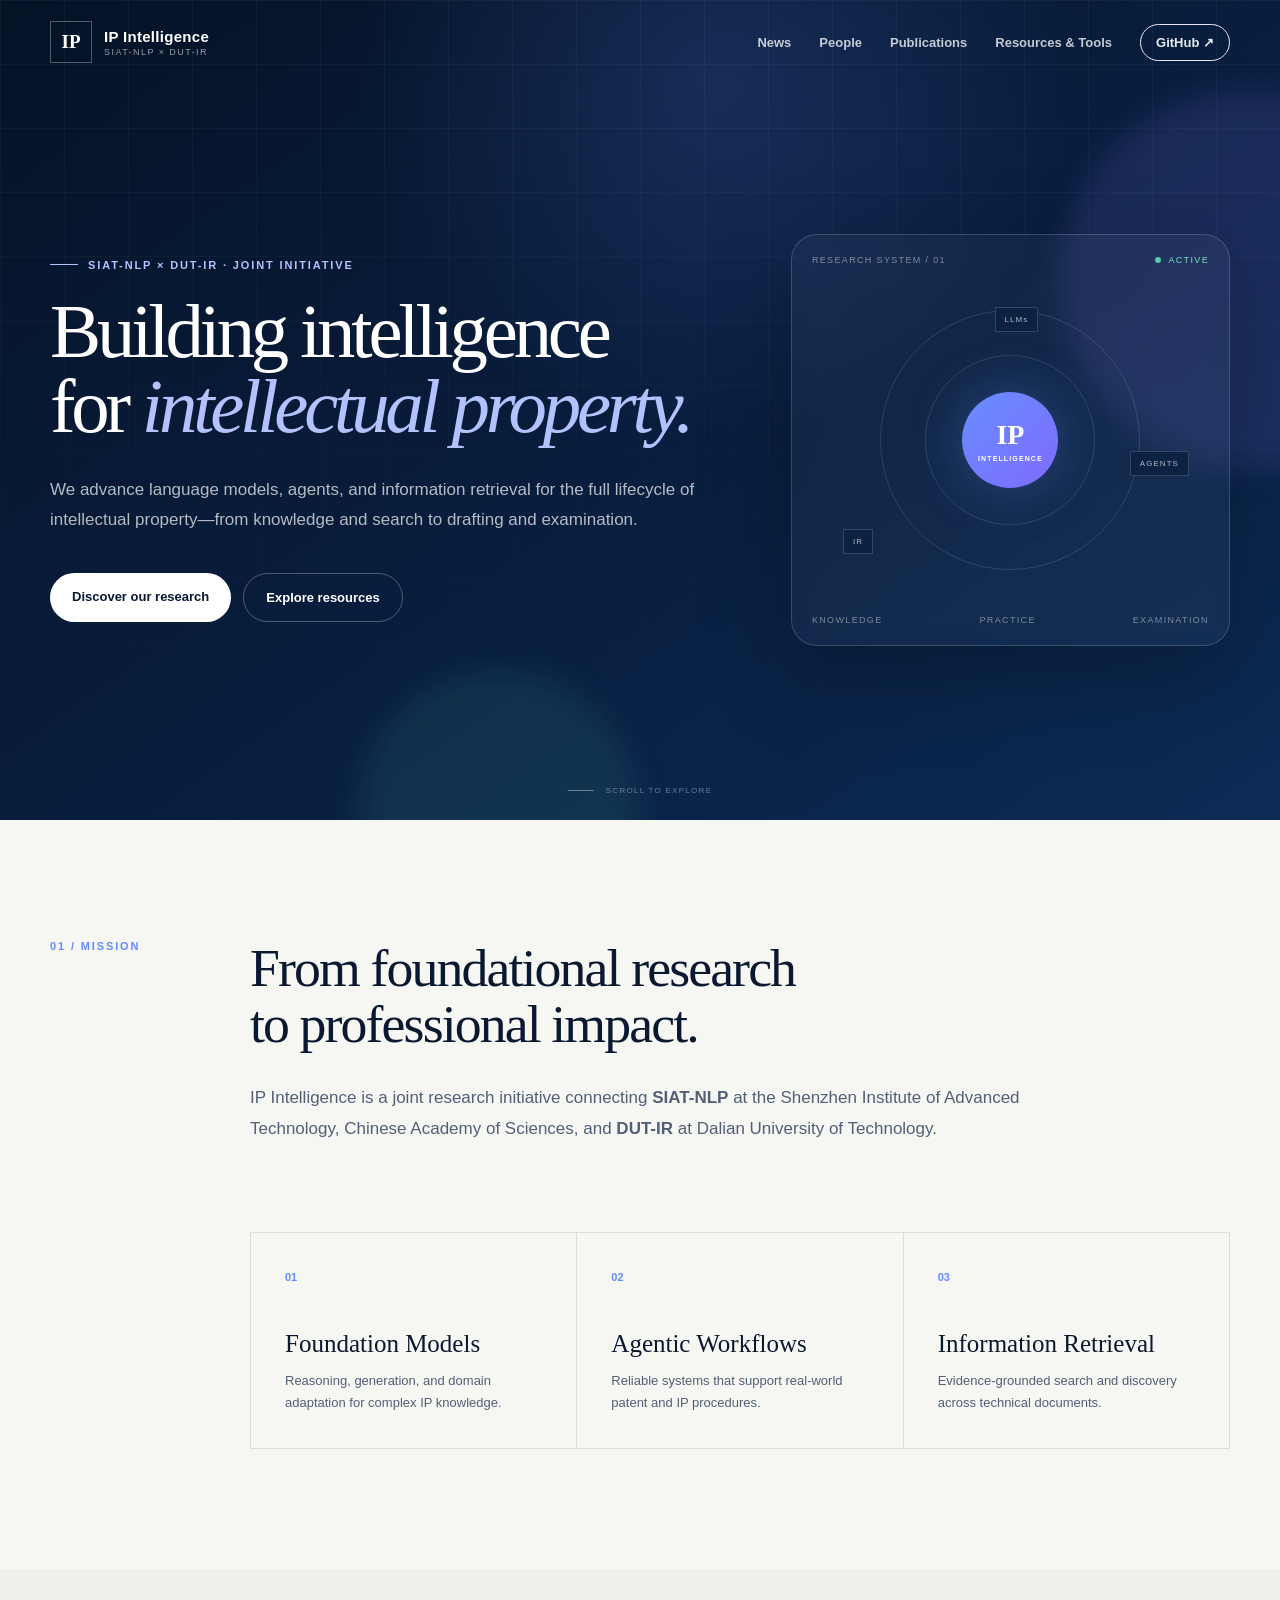
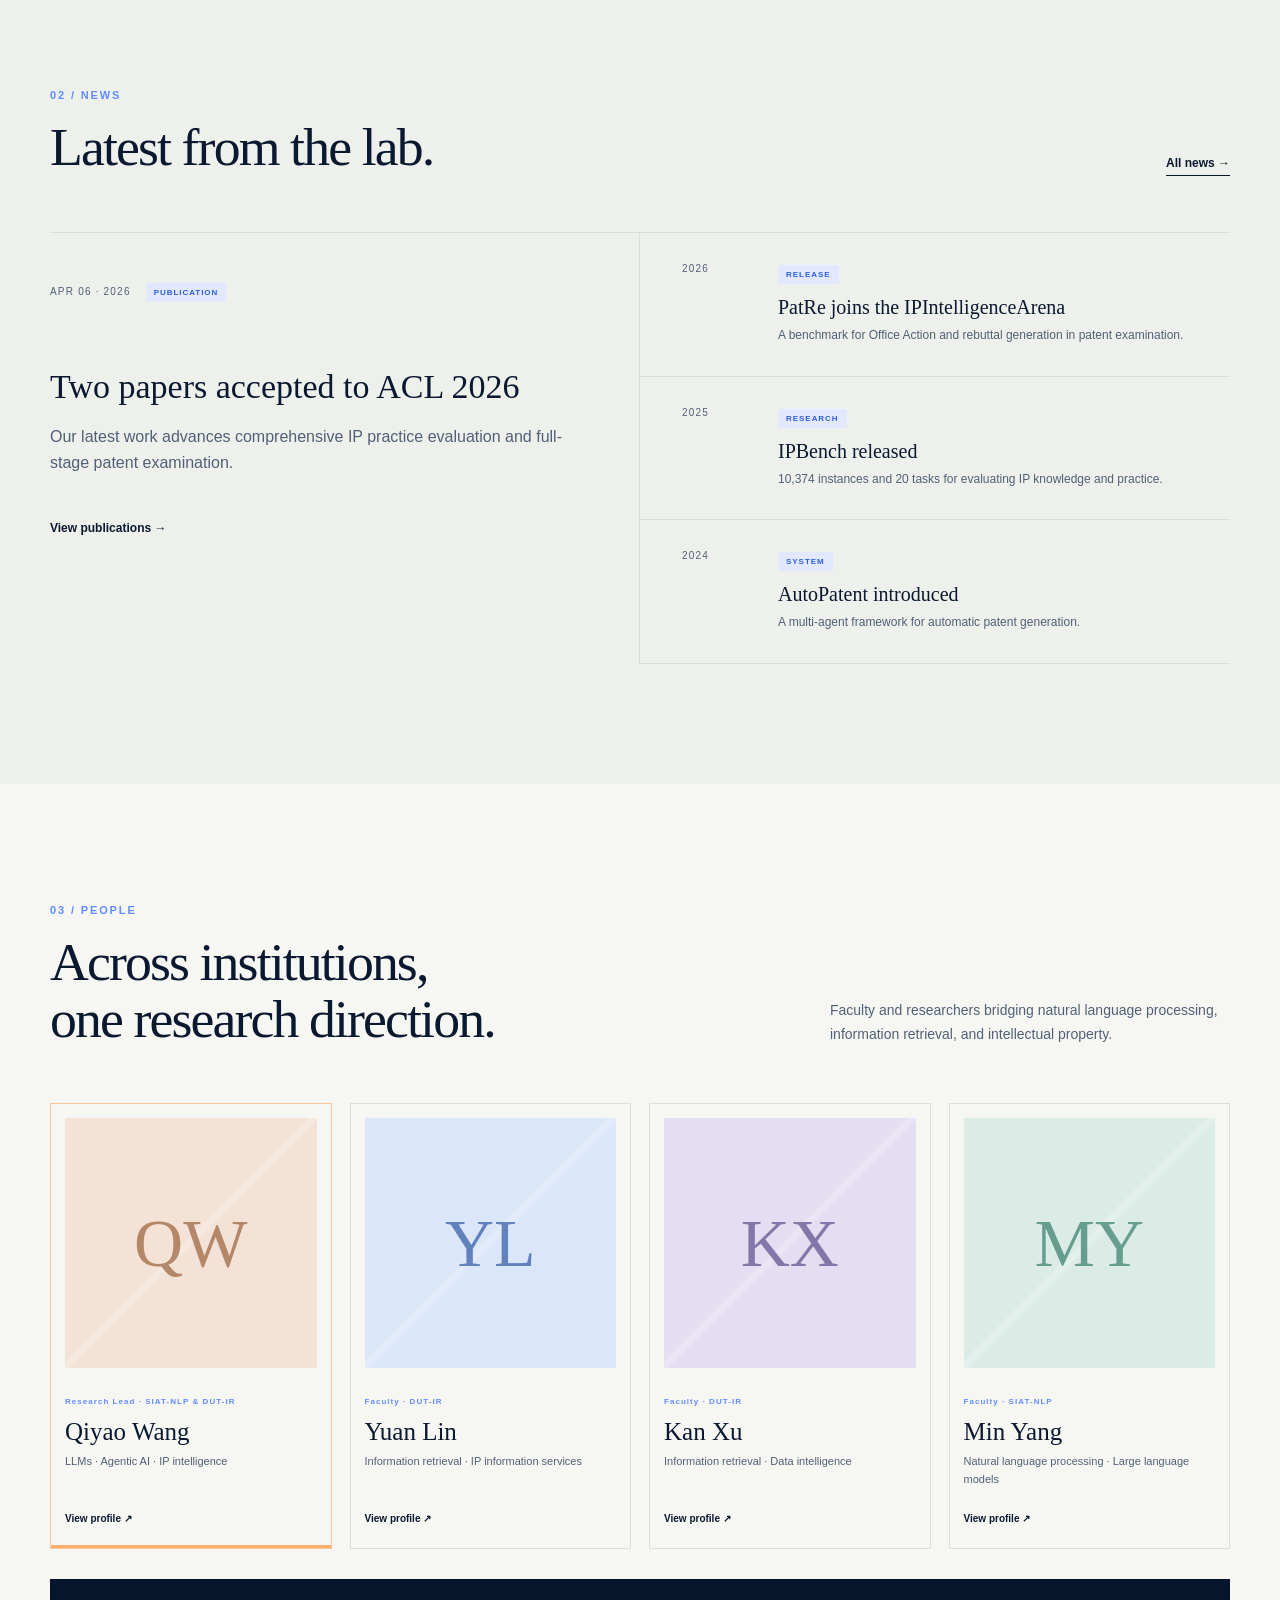
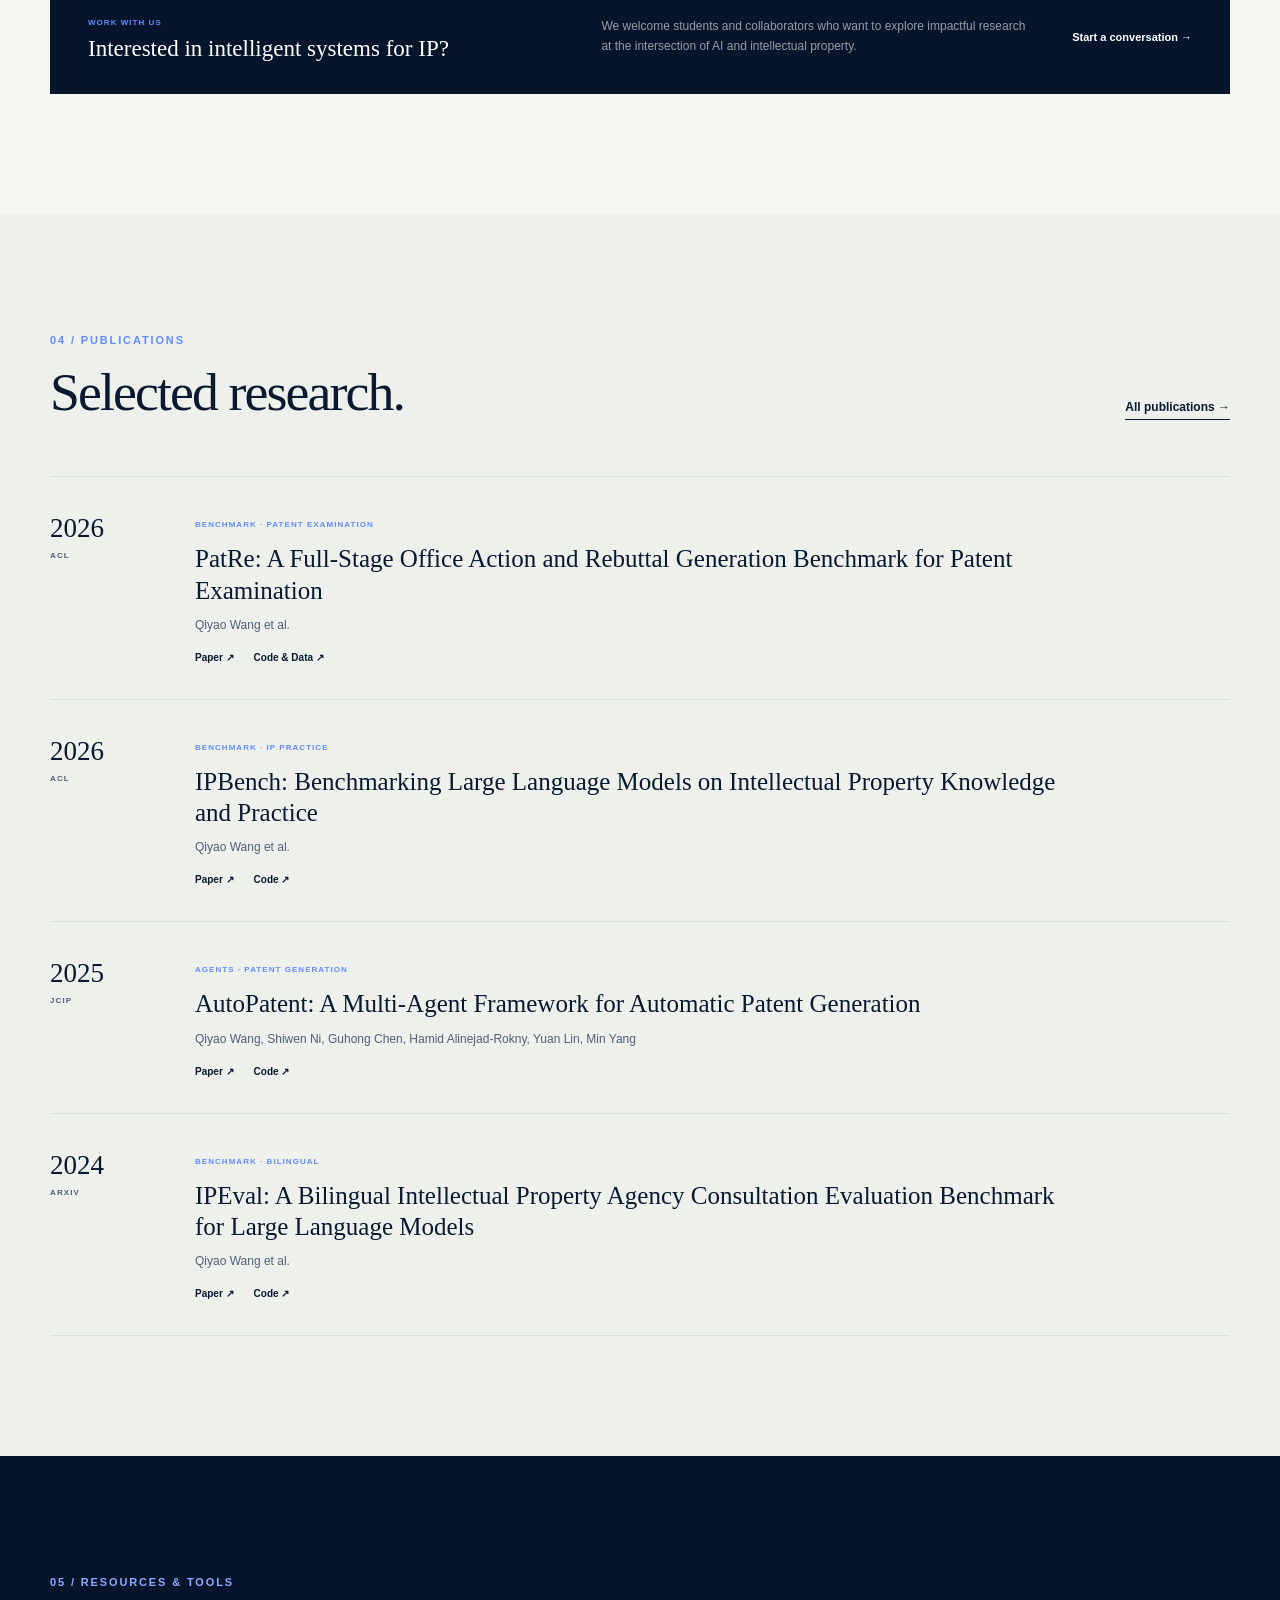
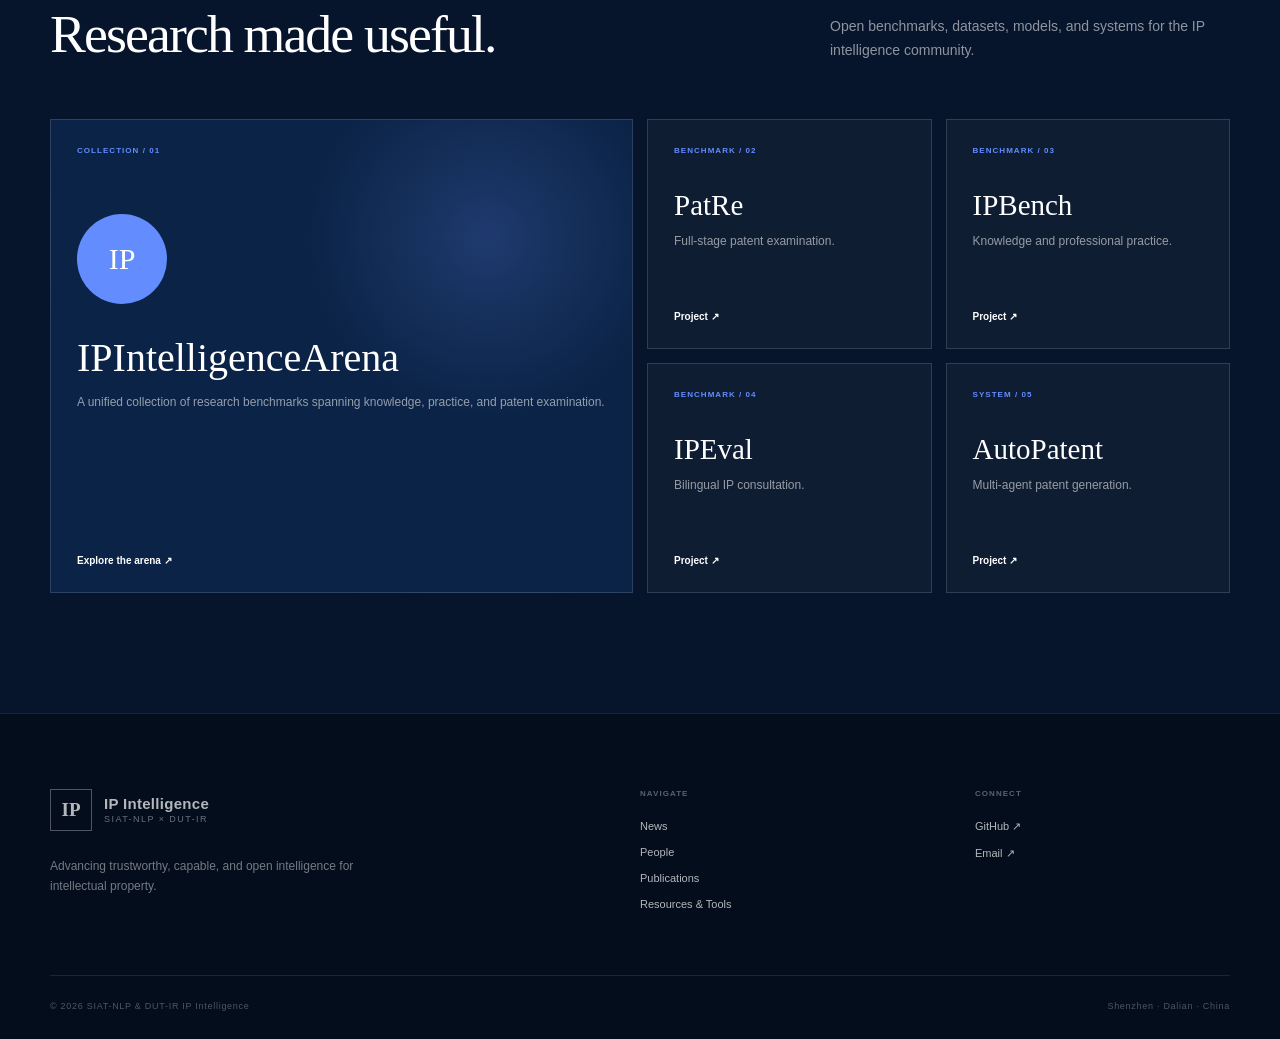
==== index.html @ 5e91701e "Build academic homepage for IP Intelligence" ====
<!doctype html>
<html lang="en">
  <head>
    <meta charset="UTF-8" />
    <meta name="viewport" content="width=device-width, initial-scale=1.0" />
    <meta name="description" content="SIAT-NLP & DUT-IR IP Intelligence — advancing language models, agents, and information retrieval for intellectual property." />
    <meta name="theme-color" content="#07162d" />
    <meta property="og:title" content="SIAT-NLP & DUT-IR IP Intelligence" />
    <meta property="og:description" content="A joint research initiative for trustworthy and capable IP intelligence." />
    <meta property="og:type" content="website" />
    <link rel="icon" href="favicon.svg" type="image/svg+xml" />
    <link rel="stylesheet" href="styles.css" />
    <title>SIAT-NLP & DUT-IR IP Intelligence</title>
  </head>
  <body>
    <a class="skip-link" href="#main">Skip to content</a>
    <header class="site-header">
      <div class="container nav-wrap">
        <a class="brand" href="#home" aria-label="IP Intelligence home">
          <span class="brand-mark">IP</span>
          <span class="brand-text"><strong>IP Intelligence</strong><small>SIAT-NLP × DUT-IR</small></span>
        </a>
        <button class="menu-toggle" aria-expanded="false" aria-controls="site-nav" aria-label="Toggle navigation"><span></span><span></span><span></span></button>
        <nav class="site-nav" id="site-nav" aria-label="Primary navigation">
          <a href="news.html">News</a><a href="people.html">People</a><a href="publications.html">Publications</a><a href="resources.html">Resources &amp; Tools</a>
          <a class="nav-github" href="https://github.com/AIforIP" target="_blank" rel="noreferrer">GitHub ↗</a>
        </nav>
      </div>
    </header>

    <main id="main">
      <section class="hero" id="home">
        <div class="hero-grid"></div><div class="hero-glow glow-one"></div><div class="hero-glow glow-two"></div>
        <div class="container hero-layout">
          <div class="hero-copy reveal">
            <p class="eyebrow"><span></span> SIAT-NLP × DUT-IR · Joint Initiative</p>
            <h1>Building intelligence<br />for <em>intellectual property.</em></h1>
            <p class="hero-summary">We advance language models, agents, and information retrieval for the full lifecycle of intellectual property—from knowledge and search to drafting and examination.</p>
            <div class="hero-actions"><a class="button primary" href="#research">Discover our research</a><a class="button secondary" href="resources.html">Explore resources</a></div>
          </div>
          <aside class="hero-visual reveal" aria-label="Research themes">
            <div class="visual-label"><span>RESEARCH SYSTEM / 01</span><i>ACTIVE</i></div>
            <div class="orbit-wrap">
              <div class="orbit orbit-a"></div><div class="orbit orbit-b"></div><div class="core">IP<small>INTELLIGENCE</small></div>
              <span class="node node-a">LLMs</span><span class="node node-b">AGENTS</span><span class="node node-c">IR</span>
            </div>
            <div class="visual-foot"><span>KNOWLEDGE</span><span>PRACTICE</span><span>EXAMINATION</span></div>
          </aside>
        </div>
        <a class="scroll-cue" href="#research"><span></span>SCROLL TO EXPLORE</a>
      </section>

      <section class="manifesto section-pad" id="research">
        <div class="container manifesto-grid">
          <p class="section-kicker reveal">01 / Mission</p>
          <div class="manifesto-copy reveal"><h2>From foundational research<br />to professional impact.</h2><p>IP Intelligence is a joint research initiative connecting <strong>SIAT-NLP</strong> at the Shenzhen Institute of Advanced Technology, Chinese Academy of Sciences, and <strong>DUT-IR</strong> at Dalian University of Technology.</p></div>
          <div class="research-pillars reveal">
            <article><b>01</b><h3>Foundation Models</h3><p>Reasoning, generation, and domain adaptation for complex IP knowledge.</p></article>
            <article><b>02</b><h3>Agentic Workflows</h3><p>Reliable systems that support real-world patent and IP procedures.</p></article>
            <article><b>03</b><h3>Information Retrieval</h3><p>Evidence-grounded search and discovery across technical documents.</p></article>
          </div>
        </div>
      </section>

      <section class="news section-pad" id="news">
        <div class="container">
          <div class="section-head reveal"><div><p class="section-kicker">02 / News</p><h2>Latest from the lab.</h2></div><a href="news.html">All news →</a></div>
          <div class="news-list reveal">
            <article class="news-feature"><time>APR 06 · 2026</time><span class="news-tag">PUBLICATION</span><h3>Two papers accepted to ACL 2026</h3><p>Our latest work advances comprehensive IP practice evaluation and full-stage patent examination.</p><a href="publications.html">View publications →</a></article>
            <div class="news-stack">
              <article><time>2026</time><div><span class="news-tag">RELEASE</span><h3>PatRe joins the IPIntelligenceArena</h3><p>A benchmark for Office Action and rebuttal generation in patent examination.</p></div></article>
              <article><time>2025</time><div><span class="news-tag">RESEARCH</span><h3>IPBench released</h3><p>10,374 instances and 20 tasks for evaluating IP knowledge and practice.</p></div></article>
              <article><time>2024</time><div><span class="news-tag">SYSTEM</span><h3>AutoPatent introduced</h3><p>A multi-agent framework for automatic patent generation.</p></div></article>
            </div>
          </div>
        </div>
      </section>

      <section class="people section-pad" id="people">
        <div class="container">
          <div class="section-head reveal"><div><p class="section-kicker">03 / People</p><h2>Across institutions,<br />one research direction.</h2></div><p>Faculty and researchers bridging natural language processing, information retrieval, and intellectual property.</p></div>
          <div class="people-grid lead-first">
            <a class="person person-lead reveal" href="https://wangqiyao.me/" target="_blank" rel="noreferrer"><div class="portrait tone-orange"><span>QW</span></div><span class="role">Research Lead · SIAT-NLP &amp; DUT-IR</span><h3>Qiyao Wang</h3><p>LLMs · Agentic AI · IP intelligence</p><i>View profile ↗</i></a>
            <a class="person reveal" href="http://faculty.dlut.edu.cn/linyuan/zh_CN/index.htm" target="_blank" rel="noreferrer"><div class="portrait tone-blue"><span>YL</span></div><span class="role">Faculty · DUT-IR</span><h3>Yuan Lin</h3><p>Information retrieval · IP information services</p><i>View profile ↗</i></a>
            <a class="person reveal" href="http://faculty.dlut.edu.cn/2004012069/en/index.htm" target="_blank" rel="noreferrer"><div class="portrait tone-violet"><span>KX</span></div><span class="role">Faculty · DUT-IR</span><h3>Kan Xu</h3><p>Information retrieval · Data intelligence</p><i>View profile ↗</i></a>
            <a class="person reveal" href="https://minyang.me/" target="_blank" rel="noreferrer"><div class="portrait tone-green"><span>MY</span></div><span class="role">Faculty · SIAT-NLP</span><h3>Min Yang</h3><p>Natural language processing · Large language models</p><i>View profile ↗</i></a>
          </div>
          <div class="join-card reveal"><div><span>WORK WITH US</span><h3>Interested in intelligent systems for IP?</h3></div><p>We welcome students and collaborators who want to explore impactful research at the intersection of AI and intellectual property.</p><a href="mailto:wangqiyao25@mails.ucas.ac.cn">Start a conversation →</a></div>
        </div>
      </section>

      <section class="publications section-pad" id="publications">
        <div class="container">
          <div class="section-head reveal"><div><p class="section-kicker">04 / Publications</p><h2>Selected research.</h2></div><a href="publications.html">All publications →</a></div>
          <div class="pub-list">
            <article class="publication reveal"><div class="pub-year">2026<small>ACL</small></div><div><span>BENCHMARK · PATENT EXAMINATION</span><h3>PatRe: A Full-Stage Office Action and Rebuttal Generation Benchmark for Patent Examination</h3><p>Qiyao Wang et al.</p><nav><a href="https://arxiv.org/abs/2605.03571">Paper ↗</a><a href="https://github.com/AIforIP/PatRe">Code &amp; Data ↗</a></nav></div></article>
            <article class="publication reveal"><div class="pub-year">2026<small>ACL</small></div><div><span>BENCHMARK · IP PRACTICE</span><h3>IPBench: Benchmarking Large Language Models on Intellectual Property Knowledge and Practice</h3><p>Qiyao Wang et al.</p><nav><a href="https://arxiv.org/abs/2504.15524">Paper ↗</a><a href="https://github.com/IPBench/IPBench">Code ↗</a></nav></div></article>
            <article class="publication reveal"><div class="pub-year">2025<small>JCIP</small></div><div><span>AGENTS · PATENT GENERATION</span><h3>AutoPatent: A Multi-Agent Framework for Automatic Patent Generation</h3><p>Qiyao Wang, Shiwen Ni, Guhong Chen, Hamid Alinejad-Rokny, Yuan Lin, Min Yang</p><nav><a href="https://arxiv.org/abs/2412.09796">Paper ↗</a><a href="https://github.com/QiYao-Wang/AutoPatent">Code ↗</a></nav></div></article>
            <article class="publication reveal"><div class="pub-year">2024<small>ARXIV</small></div><div><span>BENCHMARK · BILINGUAL</span><h3>IPEval: A Bilingual Intellectual Property Agency Consultation Evaluation Benchmark for Large Language Models</h3><p>Qiyao Wang et al.</p><nav><a href="https://arxiv.org/abs/2406.12386">Paper ↗</a><a href="https://github.com/QiYao-Wang/IPEval">Code ↗</a></nav></div></article>
          </div>
        </div>
      </section>

      <section class="resources section-pad" id="resources">
        <div class="container">
          <div class="section-head reveal"><div><p class="section-kicker">05 / Resources &amp; Tools</p><h2>Research made useful.</h2></div><p>Open benchmarks, datasets, models, and systems for the IP intelligence community.</p></div>
          <div class="resource-grid">
            <a class="resource-card featured reveal" href="https://iparena.wangqiyao.me/" target="_blank" rel="noreferrer"><span>COLLECTION / 01</span><div><b>IP</b><h3>IPIntelligenceArena</h3><p>A unified collection of research benchmarks spanning knowledge, practice, and patent examination.</p></div><i>Explore the arena ↗</i></a>
            <a class="resource-card reveal" href="https://patre.wangqiyao.me/" target="_blank" rel="noreferrer"><span>BENCHMARK / 02</span><h3>PatRe</h3><p>Full-stage patent examination.</p><i>Project ↗</i></a>
            <a class="resource-card reveal" href="https://ipbench.wangqiyao.me/" target="_blank" rel="noreferrer"><span>BENCHMARK / 03</span><h3>IPBench</h3><p>Knowledge and professional practice.</p><i>Project ↗</i></a>
            <a class="resource-card reveal" href="https://ipeval.wangqiyao.me/" target="_blank" rel="noreferrer"><span>BENCHMARK / 04</span><h3>IPEval</h3><p>Bilingual IP consultation.</p><i>Project ↗</i></a>
            <a class="resource-card reveal" href="https://autopatent.wangqiyao.me/" target="_blank" rel="noreferrer"><span>SYSTEM / 05</span><h3>AutoPatent</h3><p>Multi-agent patent generation.</p><i>Project ↗</i></a>
          </div>
        </div>
      </section>
    </main>

    <footer><div class="container footer-grid"><div><a class="brand footer-brand" href="index.html"><span class="brand-mark">IP</span><span class="brand-text"><strong>IP Intelligence</strong><small>SIAT-NLP × DUT-IR</small></span></a><p>Advancing trustworthy, capable, and open intelligence for intellectual property.</p></div><div><span>NAVIGATE</span><a href="news.html">News</a><a href="people.html">People</a><a href="publications.html">Publications</a><a href="resources.html">Resources &amp; Tools</a></div><div><span>CONNECT</span><a href="https://github.com/AIforIP">GitHub ↗</a><a href="mailto:wangqiyao25@mails.ucas.ac.cn">Email ↗</a></div></div><div class="container copyright"><span>© <span id="year"></span> SIAT-NLP &amp; DUT-IR IP Intelligence</span><span>Shenzhen · Dalian · China</span></div></footer>
    <script src="script.js"></script>
  </body>
</html>
---- styles.css ----
:root{--ink:#0a1830;--muted:#526077;--paper:#f6f7f3;--paper-2:#edf0eb;--white:#fff;--navy:#06152c;--navy-2:#0b2346;--blue:#638cff;--violet:#917aff;--green:#55cbae;--orange:#ffb071;--line:#d9dfdc;--max:1180px;--serif:Georgia,"Times New Roman",serif;--sans:Inter,ui-sans-serif,-apple-system,BlinkMacSystemFont,"Segoe UI",sans-serif}
*{box-sizing:border-box}
html{scroll-behavior:smooth}
body{margin:0;color:var(--ink);background:var(--paper);font-family:var(--sans);-webkit-font-smoothing:antialiased}
a{color:inherit;text-decoration:none}
.container{width:min(calc(100% - 48px),var(--max));margin:auto}
.skip-link{position:fixed;z-index:100;top:10px;left:10px;padding:10px 14px;color:#fff;background:var(--blue);transform:translateY(-150%)}
.skip-link:focus{transform:none}
.site-header{position:absolute;z-index:30;width:100%;color:#fff}
.site-header.scrolled{position:fixed;color:var(--ink);background:rgba(246,247,243,.92);border-bottom:1px solid rgba(10,24,48,.08);backdrop-filter:blur(18px);animation:drop .25s ease}
@keyframes drop{from{transform:translateY(-100%)}
to{transform:none}
}
.nav-wrap{min-height:84px;display:flex;align-items:center;justify-content:space-between;gap:30px}
.brand{display:flex;align-items:center;gap:12px}
.brand-mark{width:42px;height:42px;display:grid;place-items:center;border:1px solid rgba(255,255,255,.3);font-family:var(--serif);font-weight:700;font-size:19px}
.scrolled .brand-mark{border-color:rgba(10,24,48,.2)}
.brand-text{display:grid;gap:2px}
.brand-text strong{font-size:15px;letter-spacing:.02em}
.brand-text small{font-size:9px;letter-spacing:.16em;opacity:.58}
.site-nav{display:flex;align-items:center;gap:28px;font-size:13px;font-weight:650}
.site-nav>a{opacity:.76;transition:.2s}
.site-nav>a:hover{opacity:1}
.site-nav .nav-github{padding:10px 15px;border:1px solid currentColor;border-radius:100px;opacity:.9}
.menu-toggle{display:none;border:0;background:none;color:inherit;width:42px;padding:8px}
.menu-toggle span{display:block;height:2px;margin:5px;background:currentColor}
.hero{position:relative;min-height:820px;overflow:hidden;color:#fff;background:radial-gradient(circle at 56% 10%,rgba(99,140,255,.17),transparent 35%),linear-gradient(145deg,#051226 0%,#092042 62%,#0c2b55 100%)}
.hero-grid{position:absolute;inset:0;background-image:linear-gradient(rgba(255,255,255,.045) 1px,transparent 1px),linear-gradient(90deg,rgba(255,255,255,.045) 1px,transparent 1px);background-size:64px 64px;mask-image:linear-gradient(#000,transparent 92%)}
.hero-glow{position:absolute;border-radius:50%;filter:blur(15px)}
.glow-one{width:380px;height:380px;right:-160px;top:11%;background:rgba(145,122,255,.13)}
.glow-two{width:280px;height:280px;left:28%;bottom:-130px;background:rgba(85,203,174,.1)}
.hero-layout{position:relative;z-index:2;min-height:820px;padding:160px 0 100px;display:grid;grid-template-columns:1.1fr .72fr;align-items:center;gap:70px}
.eyebrow,.section-kicker{margin:0 0 23px;color:var(--blue);font-size:11px;font-weight:760;letter-spacing:.17em;text-transform:uppercase}
.eyebrow{display:flex;align-items:center;gap:10px;color:#b2c3ff}
.eyebrow span{width:28px;height:1px;background:currentColor}
.hero h1{margin:0;max-width:720px;font:500 clamp(52px,6vw,80px)/.98 var(--serif);letter-spacing:-.055em}
.hero h1 em{color:#b1c2ff;font-weight:500}
.hero-summary{max-width:680px;margin:31px 0 0;color:rgba(255,255,255,.7);font-size:17px;line-height:1.75}
.hero-actions{display:flex;gap:12px;margin-top:38px}
.button{padding:16px 22px;border-radius:100px;font-size:13px;font-weight:720}
.primary{color:#081833;background:#fff}
.secondary{border:1px solid rgba(255,255,255,.28)}
.hero-visual{padding:20px;border:1px solid rgba(255,255,255,.17);border-radius:26px;background:rgba(255,255,255,.035);box-shadow:0 30px 90px rgba(0,0,0,.25);backdrop-filter:blur(8px)}
.visual-label,.visual-foot{display:flex;justify-content:space-between;color:rgba(255,255,255,.45);font-size:9px;letter-spacing:.15em}
.visual-label i{font-style:normal;color:#7ee2bd}
.visual-label i:before{content:"";display:inline-block;width:6px;height:6px;margin-right:7px;background:#55cbae;border-radius:50%}
.orbit-wrap{position:relative;height:350px}
.orbit{position:absolute;top:50%;left:50%;border:1px solid rgba(255,255,255,.13);border-radius:50%;transform:translate(-50%,-50%)}
.orbit-a{width:260px;height:260px}
.orbit-b{width:170px;height:170px}
.core{position:absolute;top:50%;left:50%;width:96px;height:96px;display:grid;place-content:center;text-align:center;transform:translate(-50%,-50%);border-radius:50%;background:linear-gradient(135deg,#668eff,#806aff);font:600 28px var(--serif);box-shadow:0 0 55px rgba(99,140,255,.3)}
.core small{display:block;margin-top:4px;font:600 7px var(--sans);letter-spacing:.16em}
.node{position:absolute;padding:7px 9px;color:rgba(255,255,255,.68);background:#0b2243;border:1px solid rgba(255,255,255,.16);font-size:8px;letter-spacing:.13em}
.node-a{top:42px;left:46%}
.node-b{right:20px;top:53%}
.node-c{left:31px;bottom:61px}
.scroll-cue{position:absolute;z-index:2;left:50%;bottom:25px;display:flex;align-items:center;gap:12px;transform:translateX(-50%);color:rgba(255,255,255,.4);font-size:8px;letter-spacing:.16em}
.scroll-cue span{width:26px;height:1px;background:currentColor}
.section-pad{padding:120px 0}
.manifesto-grid{display:grid;grid-template-columns:170px 1fr;gap:30px}
.manifesto-copy h2,.section-head h2{margin:0;font:500 clamp(38px,4.2vw,58px)/1.05 var(--serif);letter-spacing:-.035em}
.manifesto-copy>p{max-width:790px;margin:30px 0 0;color:var(--muted);font-size:17px;line-height:1.8}
.research-pillars{grid-column:2;display:grid;grid-template-columns:repeat(3,1fr);gap:1px;margin-top:58px;background:var(--line);border:1px solid var(--line)}
.research-pillars article{padding:34px;background:var(--paper)}
.research-pillars b{color:var(--blue);font-size:11px}
.research-pillars h3{margin:45px 0 12px;font:500 25px var(--serif)}
.research-pillars p{margin:0;color:var(--muted);font-size:13px;line-height:1.7}
.news,.publications{background:var(--paper-2)}
.section-head{display:flex;align-items:end;justify-content:space-between;gap:40px;margin-bottom:56px}
.section-head .section-kicker{margin-bottom:18px}
.section-head>a{padding-bottom:5px;border-bottom:1px solid var(--ink);font-size:12px;font-weight:700}
.section-head>p{max-width:400px;margin:0;color:var(--muted);font-size:14px;line-height:1.7}
.news-list{display:grid;grid-template-columns:1fr 1fr;border-top:1px solid var(--line)}
.news-feature{padding:48px 55px 30px 0;border-right:1px solid var(--line)}
.news time{color:var(--muted);font-size:10px;letter-spacing:.12em}
.news-tag{display:inline-block;margin-left:15px;padding:5px 8px;color:#2e5ede;background:#e2e8ff;font-size:8px;font-weight:750;letter-spacing:.12em}
.news-feature h3{margin:65px 0 18px;font:500 34px/1.15 var(--serif)}
.news-feature p,.news-stack p{color:var(--muted);line-height:1.65}
.news-feature a{display:inline-block;margin-top:28px;font-size:12px;font-weight:700}
.news-stack article{display:grid;grid-template-columns:72px 1fr;gap:24px;padding:30px 0 30px 42px;border-bottom:1px solid var(--line)}
.news-stack .news-tag{margin:0}
.news-stack h3{margin:12px 0 7px;font:500 20px var(--serif)}
.news-stack p{margin:0;font-size:12px}
.people-grid{display:grid;grid-template-columns:repeat(4,1fr);gap:18px}
.person{padding:14px 14px 24px;border:1px solid var(--line);transition:.25s}
.person:hover{transform:translateY(-6px);box-shadow:0 20px 50px rgba(10,24,48,.09)}
.portrait{height:250px;display:grid;place-items:center;margin-bottom:22px;overflow:hidden;background-image:linear-gradient(135deg,transparent 48%,rgba(255,255,255,.25) 49%,rgba(255,255,255,.25) 50%,transparent 51%)}
.portrait span{font:500 68px var(--serif);opacity:.7}
.tone-blue{color:#2e57a2;background-color:#dbe6fa}
.tone-violet{color:#5c4b8a;background-color:#e4def2}
.tone-green{color:#357c6a;background-color:#dbece7}
.tone-orange{color:#9a613c;background-color:#f3e2d5}
.person .role,.resource-card>span,.publication>div>span,.footer-grid>div>span,.join-card span{font-size:8px;font-weight:750;letter-spacing:.13em;color:var(--blue)}
.person h3{margin:10px 0 7px;font:500 25px var(--serif)}
.person p{min-height:40px;margin:0;color:var(--muted);font-size:11px;line-height:1.6}
.person i{display:block;margin-top:20px;font-size:10px;font-style:normal;font-weight:700}
.join-card{display:grid;grid-template-columns:1.1fr 1fr auto;align-items:center;gap:45px;margin-top:30px;padding:32px 38px;color:#fff;background:var(--navy)}
.join-card h3{margin:7px 0 0;font:500 23px var(--serif)}
.join-card p{margin:0;color:rgba(255,255,255,.58);font-size:12px;line-height:1.6}
.join-card a{font-size:11px;font-weight:700}
.pub-list{border-top:1px solid var(--line)}
.publication{display:grid;grid-template-columns:145px 1fr;padding:36px 0;border-bottom:1px solid var(--line)}
.pub-year{font:500 27px var(--serif)}
.pub-year small{display:block;margin-top:7px;color:var(--muted);font:700 8px var(--sans);letter-spacing:.14em}
.publication h3{max-width:880px;margin:12px 0;font:500 25px/1.25 var(--serif)}
.publication p{margin:0;color:var(--muted);font-size:12px}
.publication nav{display:flex;gap:20px;margin-top:20px}
.publication nav a{font-size:10px;font-weight:700}
.resources{color:#fff;background:var(--navy)}
.resources .section-kicker{color:#8eabff}
.resources .section-head>p{color:rgba(255,255,255,.55)}
.resource-grid{display:grid;grid-template-columns:repeat(4,1fr);gap:14px}
.resource-card{min-height:230px;padding:26px;display:flex;flex-direction:column;border:1px solid rgba(255,255,255,.14);background:rgba(255,255,255,.035);transition:.25s}
.resource-card:hover{border-color:rgba(255,255,255,.4);transform:translateY(-4px)}
.resource-card.featured{grid-column:span 2;grid-row:span 2;min-height:474px;background:radial-gradient(circle at 75% 25%,rgba(99,140,255,.22),transparent 32%),var(--navy-2)}
.resource-card.featured div{margin:auto 0}
.resource-card.featured b{width:90px;height:90px;display:grid;place-items:center;border-radius:50%;background:var(--blue);font:500 30px var(--serif)}
.resource-card h3{margin:auto 0 10px;font:500 29px var(--serif)}
.resource-card.featured h3{margin:30px 0 12px;font-size:40px}
.resource-card p{margin:0;color:rgba(255,255,255,.56);font-size:12px;line-height:1.6}
.resource-card i{margin-top:auto;padding-top:25px;font-size:10px;font-style:normal;font-weight:700}
footer{padding:75px 0 28px;color:#fff;background:#030d1c;border-top:1px solid rgba(255,255,255,.09)}
.footer-grid{display:grid;grid-template-columns:2fr 1fr 1fr;gap:80px}
.footer-brand{margin-bottom:25px}
.footer-grid p{max-width:350px;color:rgba(255,255,255,.45);font-size:12px;line-height:1.7}
.footer-grid>div:not(:first-child){display:flex;flex-direction:column;gap:14px}
.footer-grid>div>span{margin-bottom:8px;color:rgba(255,255,255,.35)}
.footer-grid>div>a{font-size:11px;color:rgba(255,255,255,.7)}
.copyright{display:flex;justify-content:space-between;margin-top:65px;padding-top:25px;border-top:1px solid rgba(255,255,255,.1);color:rgba(255,255,255,.3);font-size:9px;letter-spacing:.08em}
.reveal{opacity:0;transform:translateY(24px);transition:opacity .7s ease,transform .7s ease}
.reveal.visible{opacity:1;transform:none}
@media (prefers-reduced-motion:reduce){html{scroll-behavior:auto}
.reveal{opacity:1;transform:none;transition:none}
}
@media(max-width:900px){.site-nav{display:none;position:absolute;top:74px;left:24px;right:24px;padding:20px;flex-direction:column;align-items:stretch;color:var(--ink);background:#fff;box-shadow:0 20px 50px rgba(0,0,0,.18)}
.site-nav.open{display:flex}
.menu-toggle{display:block}
.hero-layout{grid-template-columns:1fr;padding-top:145px}
.hero-visual{display:none}
.manifesto-grid{grid-template-columns:1fr}
.research-pillars{grid-column:1}
.people-grid{grid-template-columns:repeat(2,1fr)}
.join-card{grid-template-columns:1fr}
.resource-grid{grid-template-columns:repeat(2,1fr)}
}
@media(max-width:620px){.container{width:min(calc(100% - 32px),var(--max))}
.brand-text small{letter-spacing:.08em}
.hero{min-height:720px}
.hero-layout{min-height:720px}
.hero h1{font-size:47px}
.hero-summary{font-size:15px}
.hero-actions{flex-direction:column;align-items:flex-start}
.section-pad{padding:85px 0}
.manifesto-copy h2,.section-head h2{font-size:38px}
.research-pillars,.people-grid,.news-list,.resource-grid{grid-template-columns:1fr}
.news-feature{border-right:0;border-bottom:1px solid var(--line);padding-right:0}
.news-stack article{padding-left:0}
.section-head{align-items:flex-start;flex-direction:column}
.portrait{height:230px}
.publication{grid-template-columns:1fr;gap:20px}
.publication h3{font-size:21px}
.resource-card.featured{grid-column:auto;grid-row:auto;min-height:380px}
.footer-grid{grid-template-columns:1fr;gap:40px}
.copyright{gap:15px;flex-direction:column}
.scroll-cue{display:none}
}

/* Inner academic pages */
.person-lead{border-color:rgba(255,176,113,.7);box-shadow:inset 0 -3px 0 var(--orange)}
.inner-header{position:absolute}
.inner-header .site-nav .active{opacity:1;border-bottom:1px solid currentColor;padding-bottom:6px}
.page-hero{position:relative;overflow:hidden;padding:170px 0 85px;color:#fff;background:linear-gradient(145deg,#051226,#0a2347)}
.page-grid{position:absolute;inset:0;background-image:linear-gradient(rgba(255,255,255,.04) 1px,transparent 1px),linear-gradient(90deg,rgba(255,255,255,.04) 1px,transparent 1px);background-size:64px 64px;mask-image:linear-gradient(#000,transparent)}
.page-hero .container{position:relative}
.page-hero h1{margin:0;font:500 clamp(58px,8vw,96px)/.95 var(--serif);letter-spacing:-.055em}
.page-hero .container>p:last-child{max-width:720px;margin:25px 0 0;color:rgba(255,255,255,.62);font:18px/1.65 var(--serif)}
.compact-footer{padding:28px 0;color:rgba(255,255,255,.5);background:#030d1c;font-size:10px;letter-spacing:.06em}
.compact-footer .container{display:flex;justify-content:space-between}
.compact-footer a{color:#fff}
.archive-layout{display:grid;grid-template-columns:150px 1fr;gap:60px}
.archive aside{position:sticky;top:115px;align-self:start;display:flex;flex-direction:column;gap:16px}
.archive aside span{margin-bottom:10px;color:var(--muted);font-size:8px;letter-spacing:.15em}
.archive aside a{color:var(--muted);font:500 20px var(--serif)}
.archive aside a.active{color:var(--blue)}
.timeline-year{display:grid;grid-template-columns:115px 1fr;border-top:1px solid var(--line)}
.timeline-year>h2{margin:30px 0;font:500 33px var(--serif)}
.timeline-year>article{grid-column:2;display:grid;grid-template-columns:115px 1fr;gap:28px;padding:32px 0;border-bottom:1px solid var(--line)}
.timeline-year time{color:var(--muted);font-size:9px;letter-spacing:.1em}
.timeline-year article span,.faculty span,.lead-profile .role,.arena-banner span,.catalog>article>span,.open-note>span{color:var(--blue);font-size:8px;font-weight:750;letter-spacing:.13em}
.timeline-year h3{margin:9px 0 10px;font:500 24px var(--serif)}
.timeline-year p{margin:0;color:var(--muted);font-size:13px;line-height:1.65}
.timeline-year article a{display:inline-block;margin-top:17px;font-size:10px;font-weight:700}
.lead-profile{display:grid;grid-template-columns:300px 1fr;gap:55px;padding:35px;border:1px solid var(--line);background:#fff}
.lead-profile .portrait{height:320px;margin:0}
.lead-profile h2{margin:18px 0;font:500 43px var(--serif)}
.lead-profile h2 small{color:var(--muted);font-size:19px}
.lead-profile p{max-width:650px;color:var(--muted);font-size:15px;line-height:1.8}
.profile-links{display:flex;flex-wrap:wrap;gap:22px;margin-top:30px}
.profile-links a{padding-bottom:4px;border-bottom:1px solid var(--line);font-size:11px;font-weight:700}
.faculty-label{margin-top:80px}
.faculty-grid{display:grid;grid-template-columns:repeat(3,1fr);gap:18px}
.faculty{border:1px solid var(--line);background:#fff}
.faculty .portrait{height:230px;margin:0}
.faculty>div:last-child{padding:25px}
.faculty h3{margin:11px 0;font:500 28px var(--serif)}
.faculty p{min-height:45px;color:var(--muted);font-size:12px;line-height:1.6}
.faculty i{font-size:10px;font-style:normal;font-weight:700}
.pub-toolbar{display:flex;justify-content:space-between;align-items:center;padding-bottom:24px;border-bottom:1px solid var(--ink)}
.pub-toolbar p{font-size:9px;font-weight:750;letter-spacing:.14em}
.filter{padding:8px 12px;color:var(--muted);border:0;background:none;font:600 10px var(--sans);cursor:pointer}
.filter.active{color:#fff;background:var(--ink)}
.bibliography article{display:grid;grid-template-columns:80px 1fr;padding:38px 0;border-bottom:1px solid var(--line)}
.bib-no{color:var(--muted);font:500 18px var(--serif)}
.bibliography article span{color:var(--blue);font-size:8px;font-weight:750;letter-spacing:.13em}
.bibliography h2{max-width:950px;margin:12px 0;font:500 26px/1.3 var(--serif)}
.bibliography p{margin:0;color:var(--muted);font:14px var(--serif)}
.bibliography nav{display:flex;gap:12px;margin-top:20px}
.bibliography nav a{padding:7px 10px;border:1px solid var(--line);font-size:9px;font-weight:700}
.bibliography article.hidden{display:none}
.pub-note{margin-top:36px;color:var(--muted);font-size:11px}
.pub-note a{color:var(--ink);font-weight:700}
.arena-banner{min-height:390px;padding:55px;display:grid;grid-template-columns:1.2fr .8fr;align-items:center;color:#fff;background:radial-gradient(circle at 76% 25%,rgba(99,140,255,.25),transparent 30%),var(--navy)}
.arena-banner h2{margin:18px 0;font:500 48px var(--serif)}
.arena-banner p{max-width:610px;color:rgba(255,255,255,.6);font-size:14px;line-height:1.75}
.arena-banner nav{display:flex;gap:20px;margin-top:30px}
.arena-banner nav a{font-size:10px;font-weight:700}
.arena-scale{display:flex;flex-direction:column;align-items:center;gap:10px;color:rgba(255,255,255,.55);font-size:8px;letter-spacing:.14em}
.arena-scale i{width:1px;height:55px;background:linear-gradient(var(--blue),rgba(255,255,255,.1))}
.catalog-title{margin-top:80px}
.catalog{display:grid;grid-template-columns:repeat(2,1fr);gap:1px;background:var(--line);border:1px solid var(--line)}
.catalog>article{min-height:340px;padding:38px;display:flex;flex-direction:column;background:var(--paper)}
.catalog h2{margin:35px 0 12px;font:500 36px var(--serif)}
.catalog p{max-width:470px;color:var(--muted);font-size:13px;line-height:1.65}
.catalog dl{display:flex;gap:40px;margin-top:auto}
.catalog dl div{display:flex;flex-direction:column-reverse}
.catalog dt{margin-top:5px;color:var(--muted);font-size:7px;letter-spacing:.13em}
.catalog dd{margin:0;font:500 19px var(--serif)}
.catalog nav{display:flex;gap:12px;margin-top:25px}
.catalog nav a{padding:8px 11px;border:1px solid var(--line);font-size:9px;font-weight:700}
.open-note{display:grid;grid-template-columns:130px 1fr auto;align-items:center;gap:40px;margin-top:35px;padding:30px;border-top:1px solid var(--line);border-bottom:1px solid var(--line)}
.open-note p{margin:0;color:var(--muted);font-size:12px;line-height:1.65}
.open-note a{font-size:10px;font-weight:700}
@media(max-width:900px){.archive-layout{grid-template-columns:1fr}.archive aside{position:static;flex-direction:row}.lead-profile{grid-template-columns:220px 1fr}.faculty-grid{grid-template-columns:1fr}.arena-banner{grid-template-columns:1fr}.arena-scale{display:none}.catalog{grid-template-columns:1fr}.open-note{grid-template-columns:1fr}}
@media(max-width:620px){.page-hero{padding:145px 0 65px}.archive aside{display:none}.timeline-year{grid-template-columns:1fr}.timeline-year>article{grid-column:1;grid-template-columns:1fr}.lead-profile{grid-template-columns:1fr;padding:20px}.lead-profile .portrait{height:250px}.pub-toolbar{align-items:flex-start;flex-direction:column;gap:15px}.bibliography article{grid-template-columns:1fr;gap:14px}.arena-banner{padding:30px}.catalog>article{padding:28px}.compact-footer .container{gap:12px;flex-direction:column}}
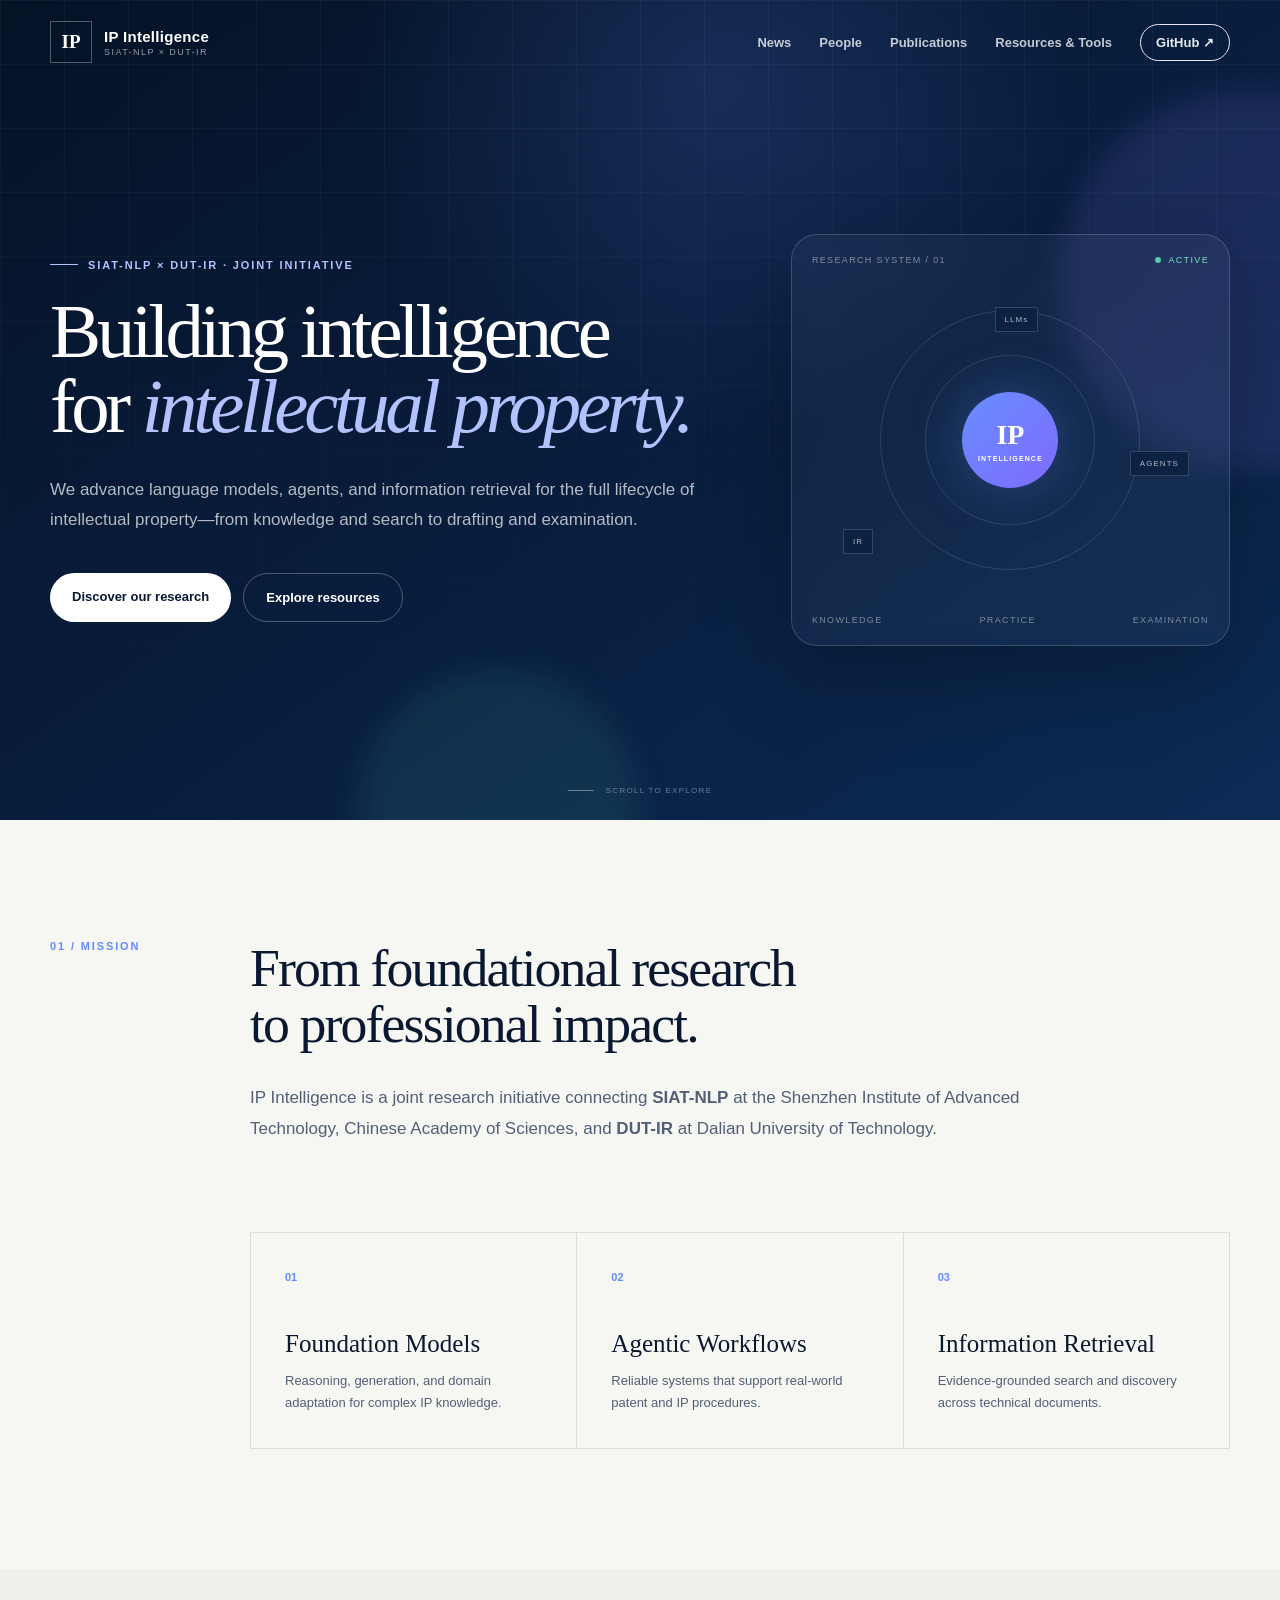
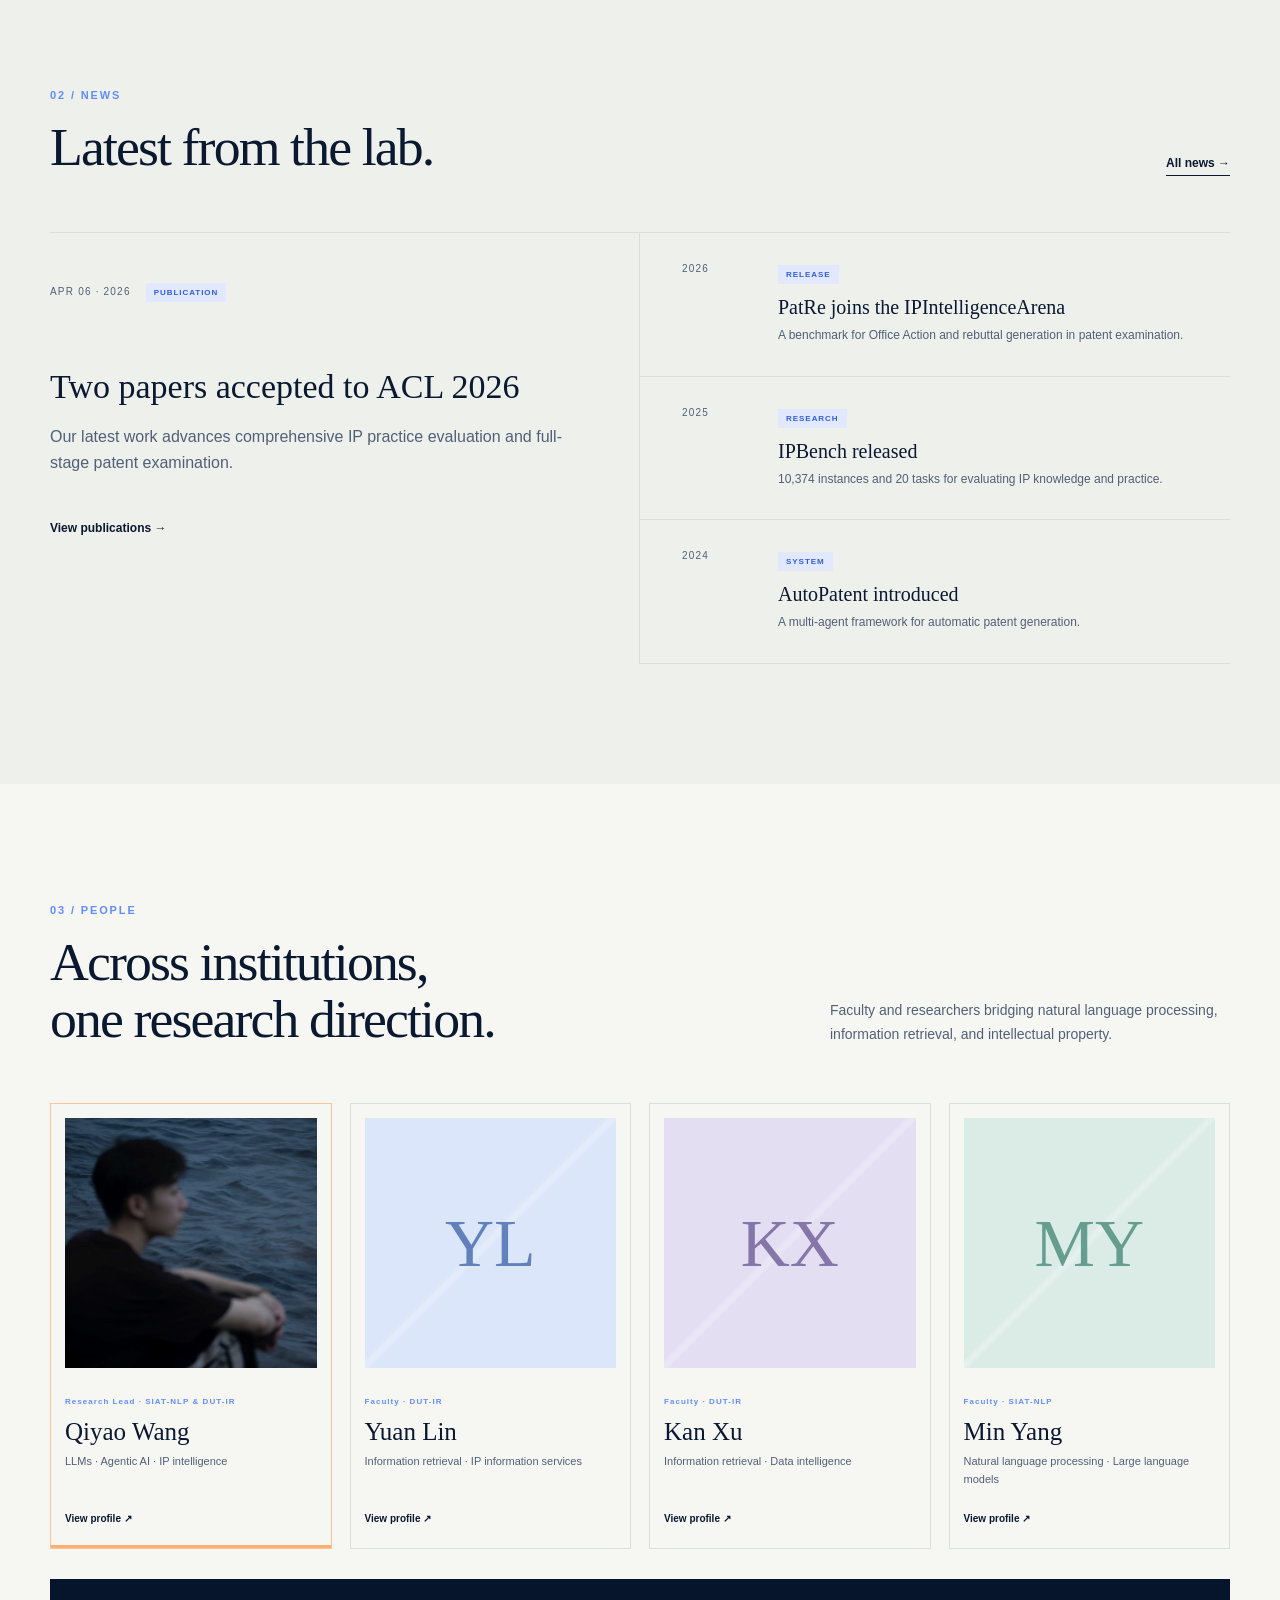
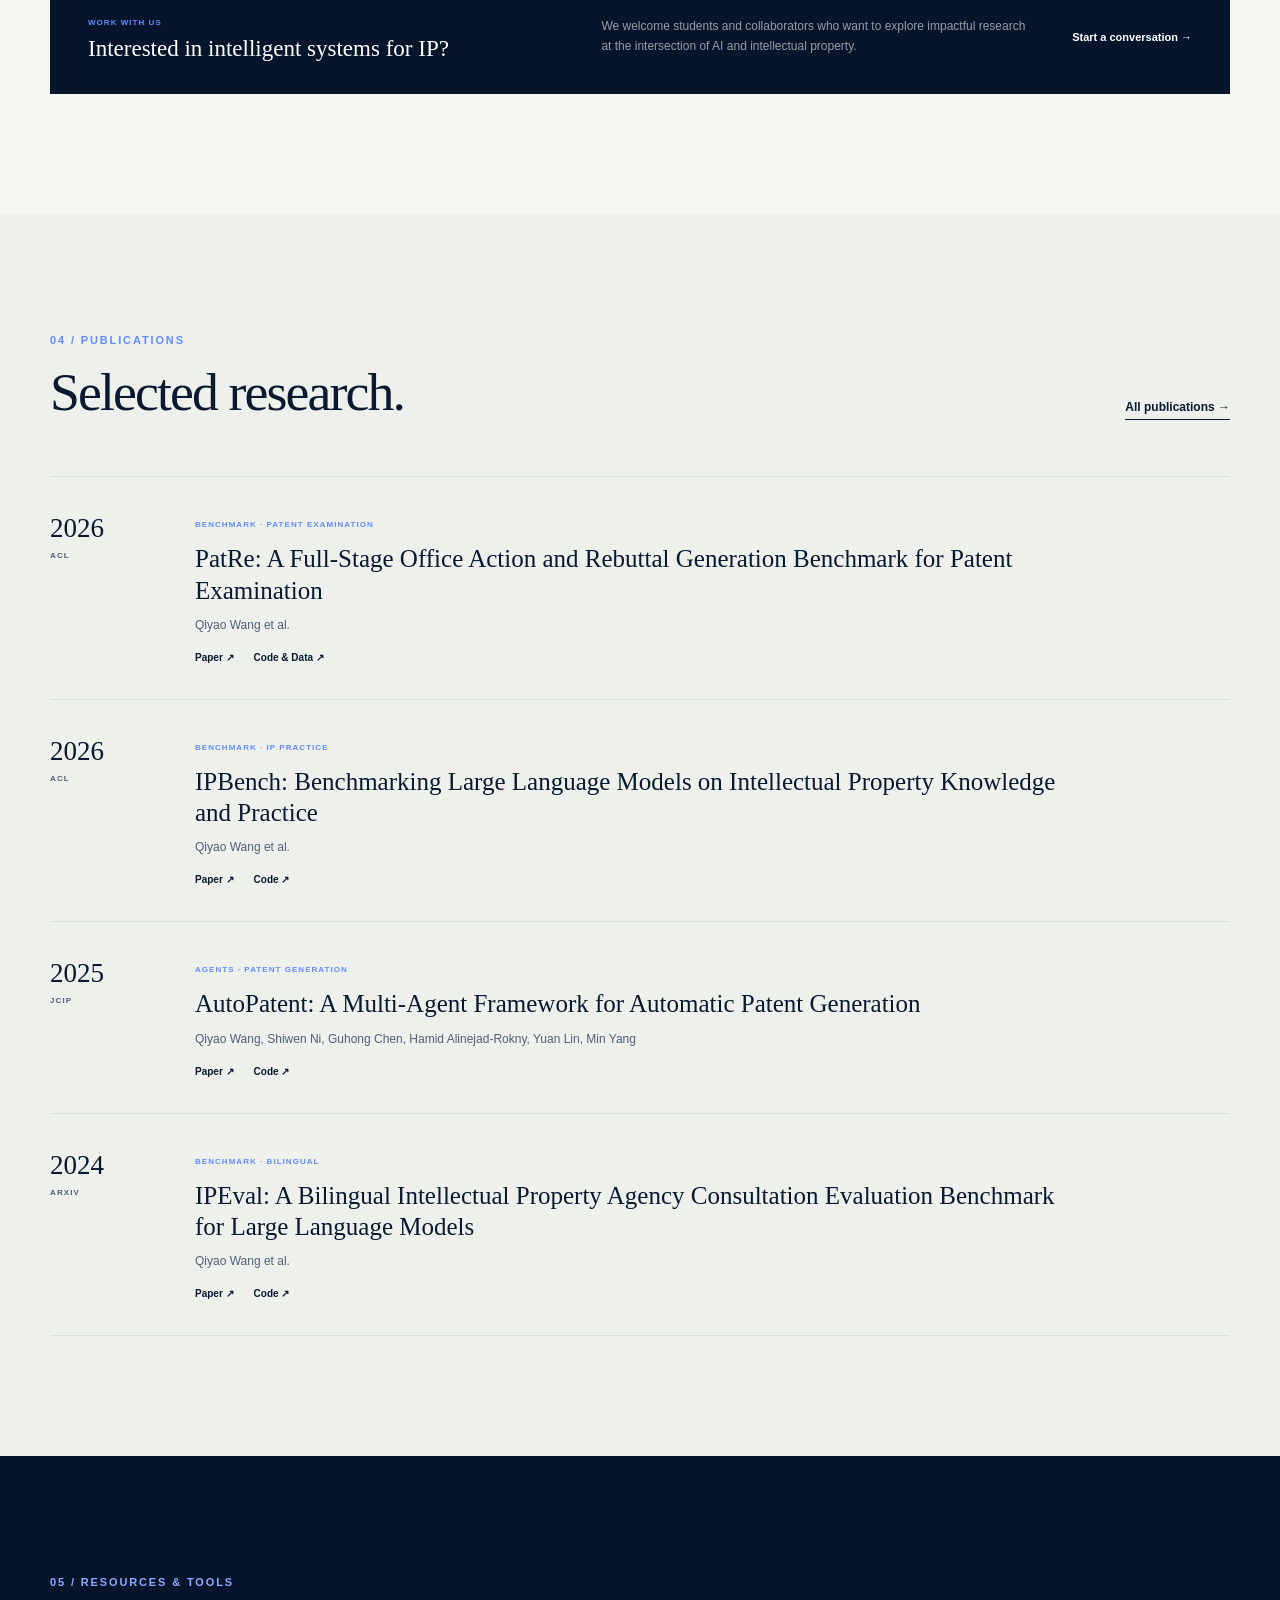
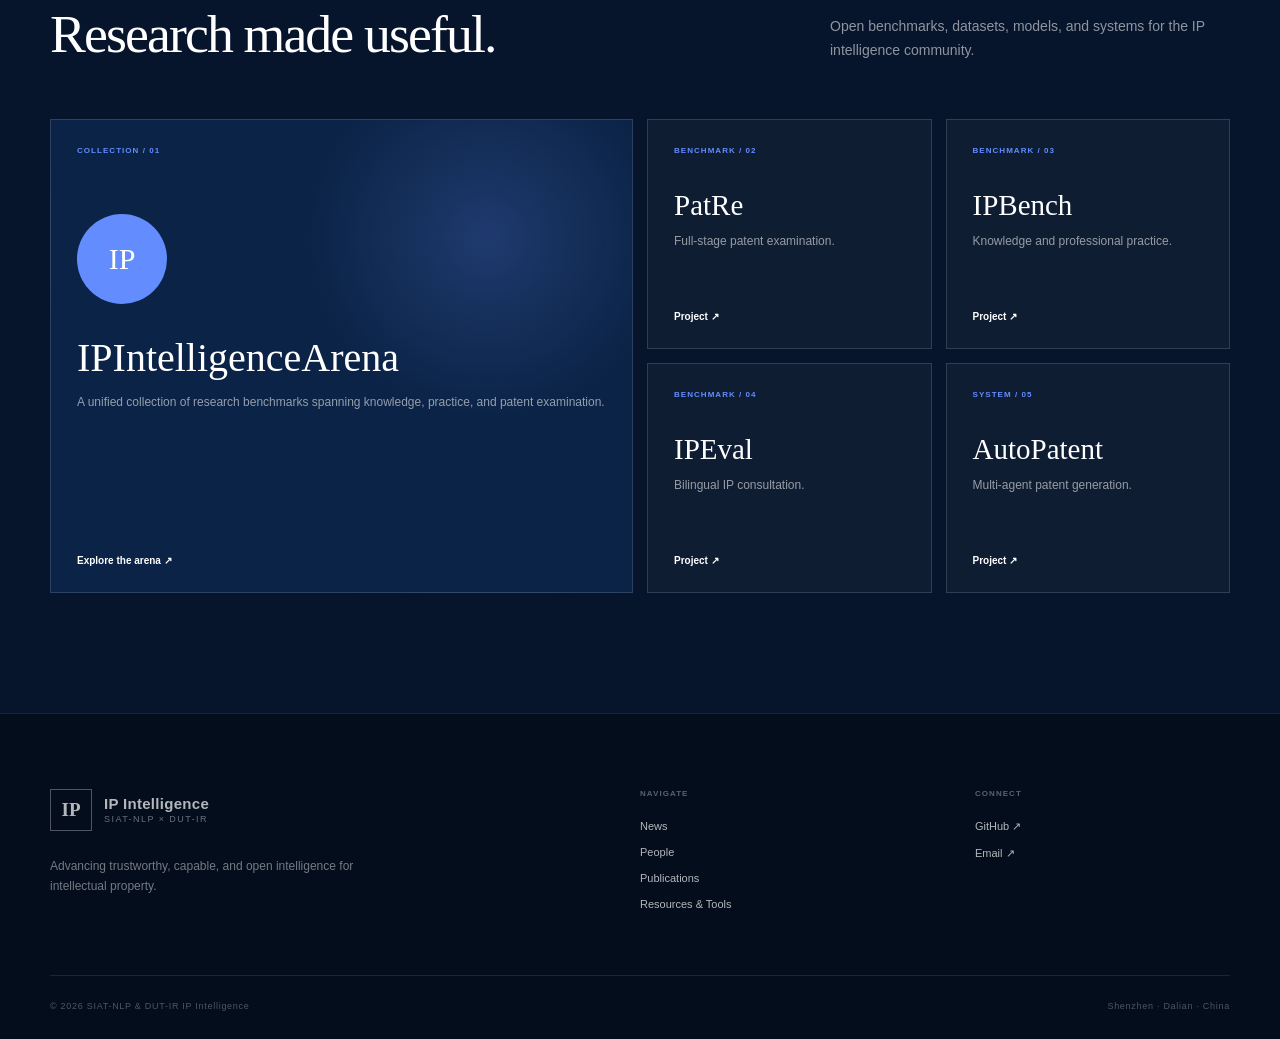
==== commit 46e7ac99: "Refine academic identity and site metadata" ====
--- a/index.html
+++ b/index.html
@@ -8,6 +8,8 @@
     <meta property="og:title" content="SIAT-NLP & DUT-IR IP Intelligence" />
     <meta property="og:description" content="A joint research initiative for trustworthy and capable IP intelligence." />
     <meta property="og:type" content="website" />
+    <meta property="og:url" content="https://aiforip.github.io/" />
+    <link rel="canonical" href="https://aiforip.github.io/" />
     <link rel="icon" href="favicon.svg" type="image/svg+xml" />
     <link rel="stylesheet" href="styles.css" />
     <title>SIAT-NLP & DUT-IR IP Intelligence</title>
@@ -80,7 +82,7 @@
         <div class="container">
           <div class="section-head reveal"><div><p class="section-kicker">03 / People</p><h2>Across institutions,<br />one research direction.</h2></div><p>Faculty and researchers bridging natural language processing, information retrieval, and intellectual property.</p></div>
           <div class="people-grid lead-first">
-            <a class="person person-lead reveal" href="https://wangqiyao.me/" target="_blank" rel="noreferrer"><div class="portrait tone-orange"><span>QW</span></div><span class="role">Research Lead · SIAT-NLP &amp; DUT-IR</span><h3>Qiyao Wang</h3><p>LLMs · Agentic AI · IP intelligence</p><i>View profile ↗</i></a>
+            <a class="person person-lead reveal" href="https://wangqiyao.me/" target="_blank" rel="noreferrer"><div class="portrait portrait-photo"><img src="assets/qiyao-wang.jpg" alt="Qiyao Wang" /></div><span class="role">Research Lead · SIAT-NLP &amp; DUT-IR</span><h3>Qiyao Wang</h3><p>LLMs · Agentic AI · IP intelligence</p><i>View profile ↗</i></a>
             <a class="person reveal" href="http://faculty.dlut.edu.cn/linyuan/zh_CN/index.htm" target="_blank" rel="noreferrer"><div class="portrait tone-blue"><span>YL</span></div><span class="role">Faculty · DUT-IR</span><h3>Yuan Lin</h3><p>Information retrieval · IP information services</p><i>View profile ↗</i></a>
             <a class="person reveal" href="http://faculty.dlut.edu.cn/2004012069/en/index.htm" target="_blank" rel="noreferrer"><div class="portrait tone-violet"><span>KX</span></div><span class="role">Faculty · DUT-IR</span><h3>Kan Xu</h3><p>Information retrieval · Data intelligence</p><i>View profile ↗</i></a>
             <a class="person reveal" href="https://minyang.me/" target="_blank" rel="noreferrer"><div class="portrait tone-green"><span>MY</span></div><span class="role">Faculty · SIAT-NLP</span><h3>Min Yang</h3><p>Natural language processing · Large language models</p><i>View profile ↗</i></a>
--- a/styles.css
+++ b/styles.css
@@ -86,6 +86,8 @@
 .person:hover{transform:translateY(-6px);box-shadow:0 20px 50px rgba(10,24,48,.09)}
 .portrait{height:250px;display:grid;place-items:center;margin-bottom:22px;overflow:hidden;background-image:linear-gradient(135deg,transparent 48%,rgba(255,255,255,.25) 49%,rgba(255,255,255,.25) 50%,transparent 51%)}
 .portrait span{font:500 68px var(--serif);opacity:.7}
+.portrait-photo{background:#d8dde3}
+.portrait-photo img{width:100%;height:100%;display:block;object-fit:cover;object-position:center 25%;filter:saturate(.82) contrast(1.04)}
 .tone-blue{color:#2e57a2;background-color:#dbe6fa}
 .tone-violet{color:#5c4b8a;background-color:#e4def2}
 .tone-green{color:#357c6a;background-color:#dbece7}
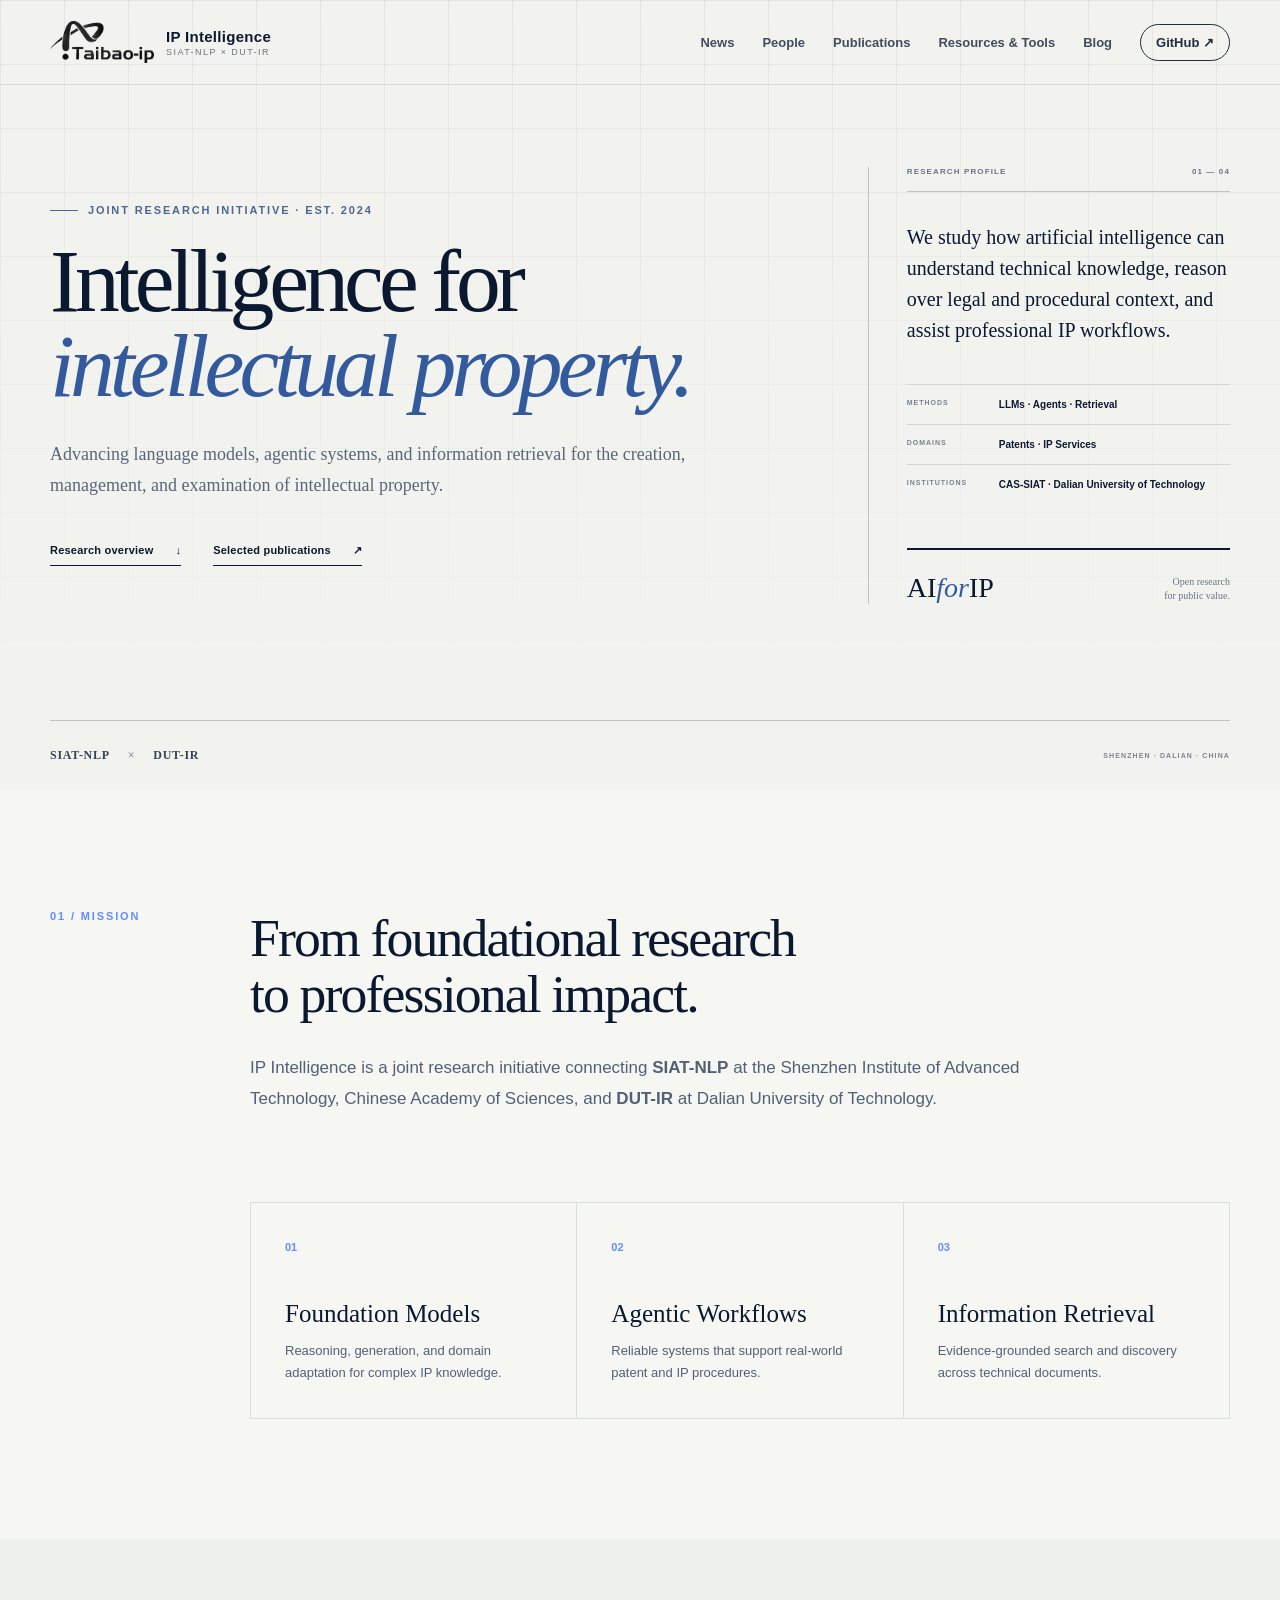
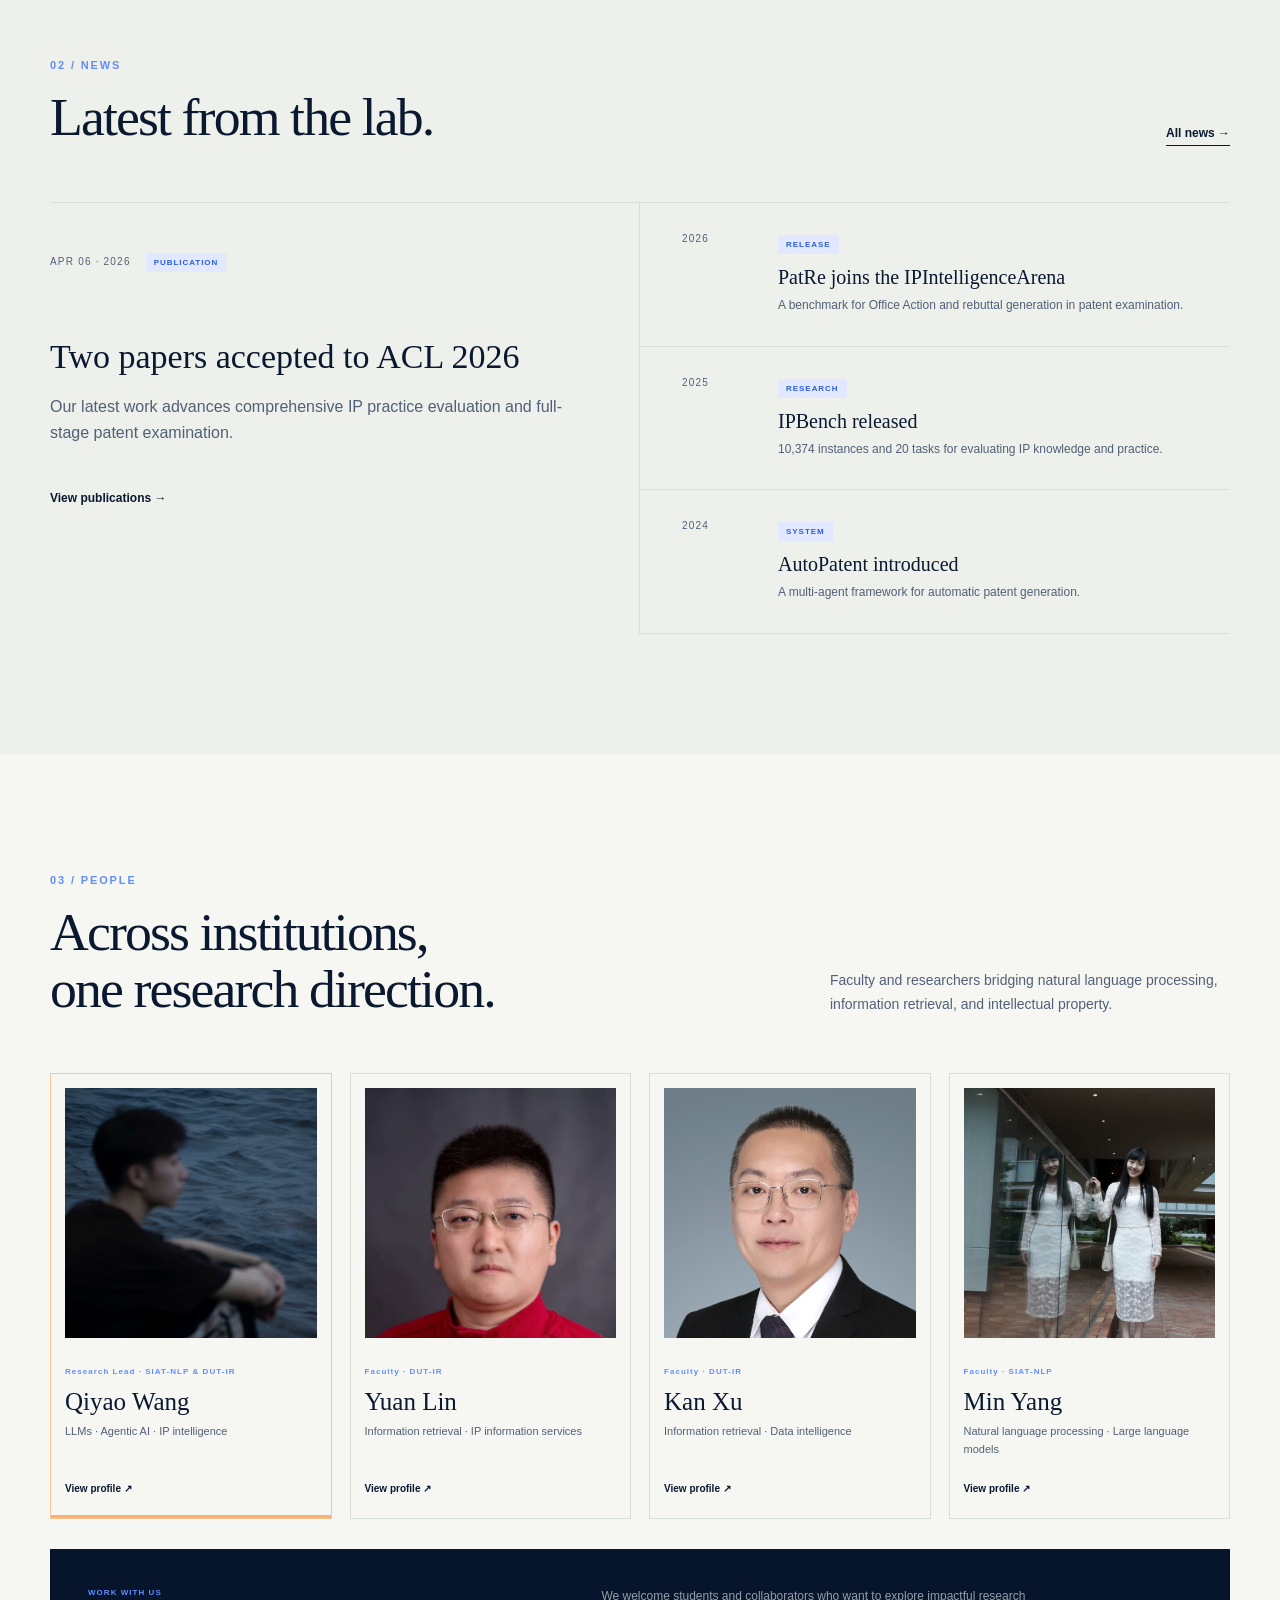
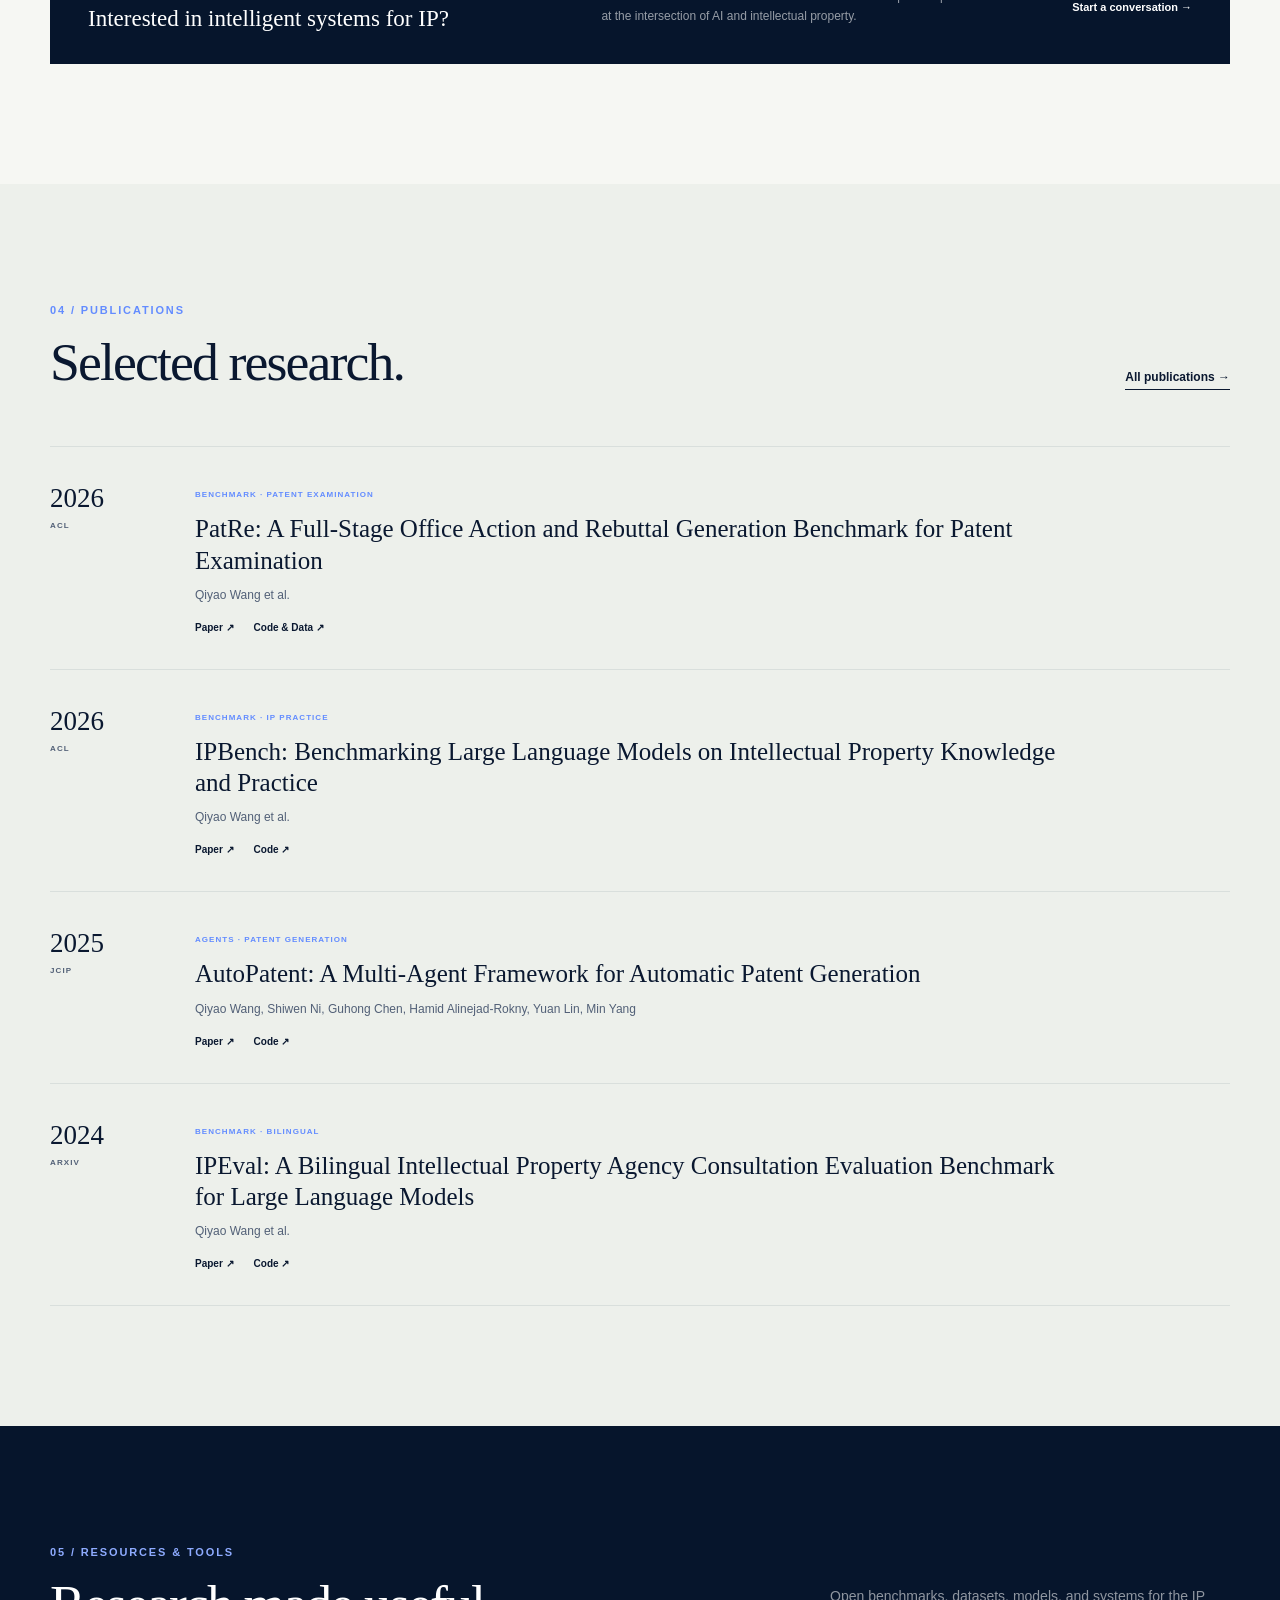
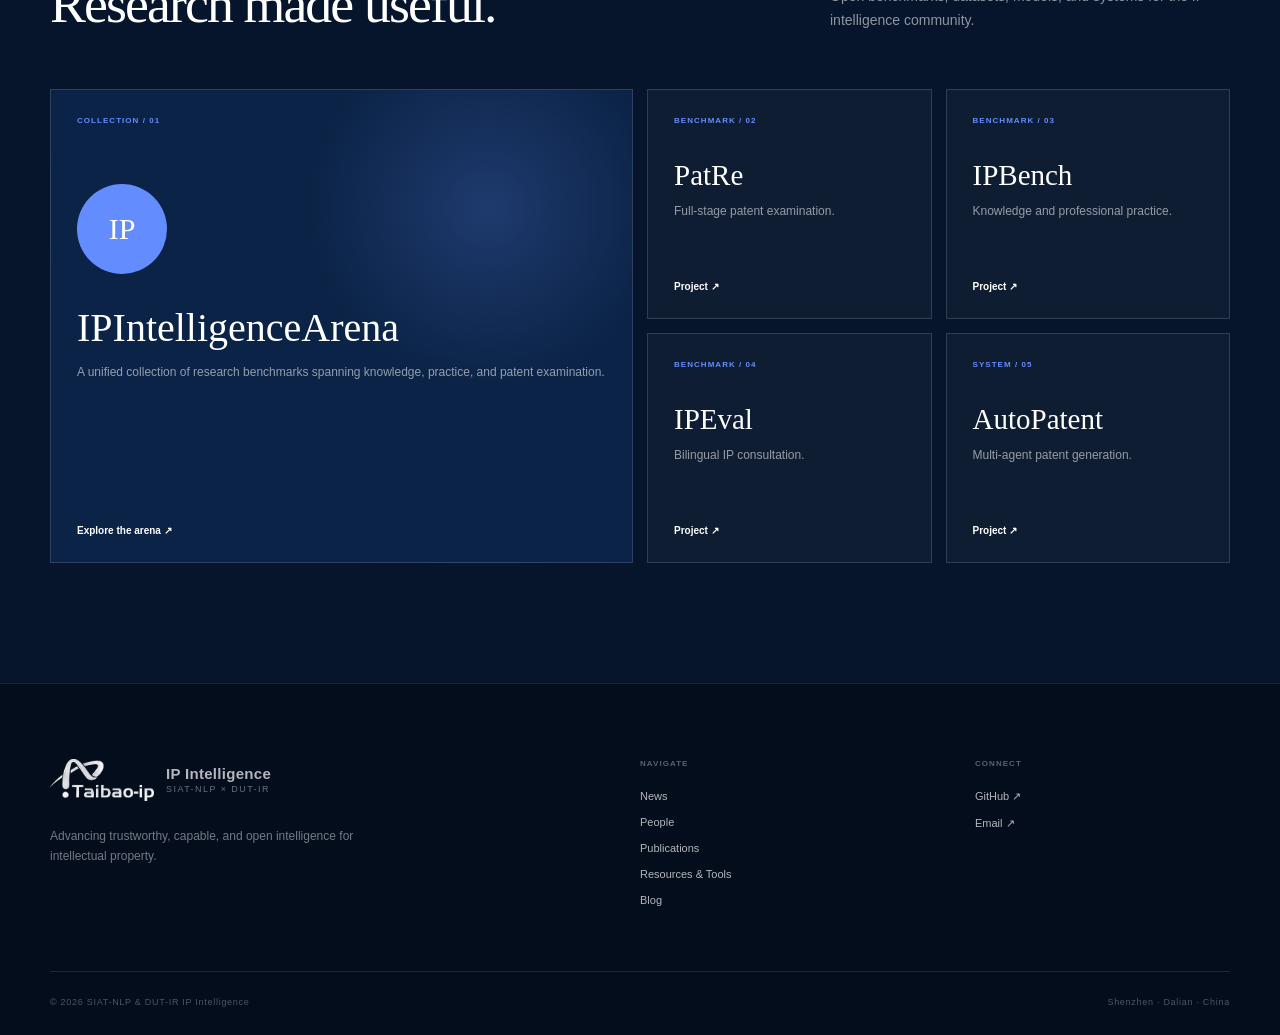
==== commit 0b188d11: "Redesign homepage and add research blog" ====
--- a/index.html
+++ b/index.html
@@ -10,46 +10,44 @@
     <meta property="og:type" content="website" />
     <meta property="og:url" content="https://aiforip.github.io/" />
     <link rel="canonical" href="https://aiforip.github.io/" />
-    <link rel="icon" href="favicon.svg" type="image/svg+xml" />
+    <link rel="icon" href="assets/taibao-ip-logo.png" type="image/png" />
     <link rel="stylesheet" href="styles.css" />
     <title>SIAT-NLP & DUT-IR IP Intelligence</title>
   </head>
   <body>
     <a class="skip-link" href="#main">Skip to content</a>
-    <header class="site-header">
+    <header class="site-header home-header">
       <div class="container nav-wrap">
         <a class="brand" href="#home" aria-label="IP Intelligence home">
-          <span class="brand-mark">IP</span>
+          <img class="lab-logo" src="assets/taibao-ip-logo.png" alt="Taibao-IP" />
           <span class="brand-text"><strong>IP Intelligence</strong><small>SIAT-NLP × DUT-IR</small></span>
         </a>
         <button class="menu-toggle" aria-expanded="false" aria-controls="site-nav" aria-label="Toggle navigation"><span></span><span></span><span></span></button>
         <nav class="site-nav" id="site-nav" aria-label="Primary navigation">
-          <a href="news.html">News</a><a href="people.html">People</a><a href="publications.html">Publications</a><a href="resources.html">Resources &amp; Tools</a>
+          <a href="news.html">News</a><a href="people.html">People</a><a href="publications.html">Publications</a><a href="resources.html">Resources &amp; Tools</a><a href="blog.html">Blog</a>
           <a class="nav-github" href="https://github.com/AIforIP" target="_blank" rel="noreferrer">GitHub ↗</a>
         </nav>
       </div>
     </header>
 
     <main id="main">
-      <section class="hero" id="home">
-        <div class="hero-grid"></div><div class="hero-glow glow-one"></div><div class="hero-glow glow-two"></div>
+      <section class="hero editorial-hero" id="home">
+        <div class="hero-grid"></div>
         <div class="container hero-layout">
           <div class="hero-copy reveal">
-            <p class="eyebrow"><span></span> SIAT-NLP × DUT-IR · Joint Initiative</p>
-            <h1>Building intelligence<br />for <em>intellectual property.</em></h1>
-            <p class="hero-summary">We advance language models, agents, and information retrieval for the full lifecycle of intellectual property—from knowledge and search to drafting and examination.</p>
-            <div class="hero-actions"><a class="button primary" href="#research">Discover our research</a><a class="button secondary" href="resources.html">Explore resources</a></div>
+            <p class="eyebrow"><span></span> Joint Research Initiative · Est. 2024</p>
+            <h1>Intelligence for<br /><em>intellectual property.</em></h1>
+            <p class="hero-summary">Advancing language models, agentic systems, and information retrieval for the creation, management, and examination of intellectual property.</p>
+            <div class="hero-actions"><a class="text-link" href="#research">Research overview <span>↓</span></a><a class="text-link" href="publications.html">Selected publications <span>↗</span></a></div>
           </div>
-          <aside class="hero-visual reveal" aria-label="Research themes">
-            <div class="visual-label"><span>RESEARCH SYSTEM / 01</span><i>ACTIVE</i></div>
-            <div class="orbit-wrap">
-              <div class="orbit orbit-a"></div><div class="orbit orbit-b"></div><div class="core">IP<small>INTELLIGENCE</small></div>
-              <span class="node node-a">LLMs</span><span class="node node-b">AGENTS</span><span class="node node-c">IR</span>
-            </div>
-            <div class="visual-foot"><span>KNOWLEDGE</span><span>PRACTICE</span><span>EXAMINATION</span></div>
+          <aside class="hero-abstract reveal" aria-label="Research profile">
+            <div class="abstract-head"><span>RESEARCH PROFILE</span><span>01 — 04</span></div>
+            <p>We study how artificial intelligence can understand technical knowledge, reason over legal and procedural context, and assist professional IP workflows.</p>
+            <dl><div><dt>METHODS</dt><dd>LLMs · Agents · Retrieval</dd></div><div><dt>DOMAINS</dt><dd>Patents · IP Services</dd></div><div><dt>INSTITUTIONS</dt><dd>CAS-SIAT · Dalian University of Technology</dd></div></dl>
+            <div class="abstract-cite"><b>AI<em>for</em>IP</b><span>Open research<br />for public value.</span></div>
           </aside>
         </div>
-        <a class="scroll-cue" href="#research"><span></span>SCROLL TO EXPLORE</a>
+        <div class="container institution-strip"><span>SIAT-NLP</span><i>×</i><span>DUT-IR</span><p>SHENZHEN · DALIAN · CHINA</p></div>
       </section>
 
       <section class="manifesto section-pad" id="research">
@@ -83,9 +81,9 @@
           <div class="section-head reveal"><div><p class="section-kicker">03 / People</p><h2>Across institutions,<br />one research direction.</h2></div><p>Faculty and researchers bridging natural language processing, information retrieval, and intellectual property.</p></div>
           <div class="people-grid lead-first">
             <a class="person person-lead reveal" href="https://wangqiyao.me/" target="_blank" rel="noreferrer"><div class="portrait portrait-photo"><img src="assets/qiyao-wang.jpg" alt="Qiyao Wang" /></div><span class="role">Research Lead · SIAT-NLP &amp; DUT-IR</span><h3>Qiyao Wang</h3><p>LLMs · Agentic AI · IP intelligence</p><i>View profile ↗</i></a>
-            <a class="person reveal" href="http://faculty.dlut.edu.cn/linyuan/zh_CN/index.htm" target="_blank" rel="noreferrer"><div class="portrait tone-blue"><span>YL</span></div><span class="role">Faculty · DUT-IR</span><h3>Yuan Lin</h3><p>Information retrieval · IP information services</p><i>View profile ↗</i></a>
-            <a class="person reveal" href="http://faculty.dlut.edu.cn/2004012069/en/index.htm" target="_blank" rel="noreferrer"><div class="portrait tone-violet"><span>KX</span></div><span class="role">Faculty · DUT-IR</span><h3>Kan Xu</h3><p>Information retrieval · Data intelligence</p><i>View profile ↗</i></a>
-            <a class="person reveal" href="https://minyang.me/" target="_blank" rel="noreferrer"><div class="portrait tone-green"><span>MY</span></div><span class="role">Faculty · SIAT-NLP</span><h3>Min Yang</h3><p>Natural language processing · Large language models</p><i>View profile ↗</i></a>
+            <a class="person reveal" href="http://faculty.dlut.edu.cn/linyuan/zh_CN/index.htm" target="_blank" rel="noreferrer"><div class="portrait portrait-photo"><img src="assets/yuan-lin.jpg" alt="Yuan Lin" /></div><span class="role">Faculty · DUT-IR</span><h3>Yuan Lin</h3><p>Information retrieval · IP information services</p><i>View profile ↗</i></a>
+            <a class="person reveal" href="http://faculty.dlut.edu.cn/2004012069/en/index.htm" target="_blank" rel="noreferrer"><div class="portrait portrait-photo"><img src="assets/kan-xu.jpg" alt="Kan Xu" /></div><span class="role">Faculty · DUT-IR</span><h3>Kan Xu</h3><p>Information retrieval · Data intelligence</p><i>View profile ↗</i></a>
+            <a class="person reveal" href="https://minyang.me/" target="_blank" rel="noreferrer"><div class="portrait portrait-photo portrait-min"><img src="assets/min-yang.jpg" alt="Min Yang" /></div><span class="role">Faculty · SIAT-NLP</span><h3>Min Yang</h3><p>Natural language processing · Large language models</p><i>View profile ↗</i></a>
           </div>
           <div class="join-card reveal"><div><span>WORK WITH US</span><h3>Interested in intelligent systems for IP?</h3></div><p>We welcome students and collaborators who want to explore impactful research at the intersection of AI and intellectual property.</p><a href="mailto:wangqiyao25@mails.ucas.ac.cn">Start a conversation →</a></div>
         </div>
@@ -117,7 +115,7 @@
       </section>
     </main>
 
-    <footer><div class="container footer-grid"><div><a class="brand footer-brand" href="index.html"><span class="brand-mark">IP</span><span class="brand-text"><strong>IP Intelligence</strong><small>SIAT-NLP × DUT-IR</small></span></a><p>Advancing trustworthy, capable, and open intelligence for intellectual property.</p></div><div><span>NAVIGATE</span><a href="news.html">News</a><a href="people.html">People</a><a href="publications.html">Publications</a><a href="resources.html">Resources &amp; Tools</a></div><div><span>CONNECT</span><a href="https://github.com/AIforIP">GitHub ↗</a><a href="mailto:wangqiyao25@mails.ucas.ac.cn">Email ↗</a></div></div><div class="container copyright"><span>© <span id="year"></span> SIAT-NLP &amp; DUT-IR IP Intelligence</span><span>Shenzhen · Dalian · China</span></div></footer>
+    <footer><div class="container footer-grid"><div><a class="brand footer-brand" href="index.html"><img class="lab-logo" src="assets/taibao-ip-logo.png" alt="Taibao-IP" /><span class="brand-text"><strong>IP Intelligence</strong><small>SIAT-NLP × DUT-IR</small></span></a><p>Advancing trustworthy, capable, and open intelligence for intellectual property.</p></div><div><span>NAVIGATE</span><a href="news.html">News</a><a href="people.html">People</a><a href="publications.html">Publications</a><a href="resources.html">Resources &amp; Tools</a><a href="blog.html">Blog</a></div><div><span>CONNECT</span><a href="https://github.com/AIforIP">GitHub ↗</a><a href="mailto:wangqiyao25@mails.ucas.ac.cn">Email ↗</a></div></div><div class="container copyright"><span>© <span id="year"></span> SIAT-NLP &amp; DUT-IR IP Intelligence</span><span>Shenzhen · Dalian · China</span></div></footer>
     <script src="script.js"></script>
   </body>
 </html>
--- a/styles.css
+++ b/styles.css
@@ -244,3 +244,50 @@
 .open-note a{font-size:10px;font-weight:700}
 @media(max-width:900px){.archive-layout{grid-template-columns:1fr}.archive aside{position:static;flex-direction:row}.lead-profile{grid-template-columns:220px 1fr}.faculty-grid{grid-template-columns:1fr}.arena-banner{grid-template-columns:1fr}.arena-scale{display:none}.catalog{grid-template-columns:1fr}.open-note{grid-template-columns:1fr}}
 @media(max-width:620px){.page-hero{padding:145px 0 65px}.archive aside{display:none}.timeline-year{grid-template-columns:1fr}.timeline-year>article{grid-column:1;grid-template-columns:1fr}.lead-profile{grid-template-columns:1fr;padding:20px}.lead-profile .portrait{height:250px}.pub-toolbar{align-items:flex-start;flex-direction:column;gap:15px}.bibliography article{grid-template-columns:1fr;gap:14px}.arena-banner{padding:30px}.catalog>article{padding:28px}.compact-footer .container{gap:12px;flex-direction:column}}
+
+/* Editorial home and shared Taibao-IP identity */
+.lab-logo{display:block;width:104px;height:auto;filter:invert(1);mix-blend-mode:screen}
+.site-header.scrolled .lab-logo{filter:none;mix-blend-mode:multiply}
+.footer-brand .lab-logo{filter:invert(1);mix-blend-mode:screen}
+.portrait-min img{object-position:74% center}
+.editorial-hero{min-height:790px;color:var(--ink);background:#f2f3ef}
+.editorial-hero .hero-grid{background-image:linear-gradient(rgba(10,24,48,.055) 1px,transparent 1px),linear-gradient(90deg,rgba(10,24,48,.055) 1px,transparent 1px);mask-image:linear-gradient(#000,transparent 92%)}
+.home-header{color:var(--ink);border-bottom:1px solid rgba(10,24,48,.1)}
+.home-header .lab-logo{filter:none;mix-blend-mode:multiply}
+.editorial-hero .hero-layout{min-height:720px;padding:155px 0 105px;grid-template-columns:minmax(0,1.28fr) minmax(330px,.62fr);align-items:center}
+.editorial-hero .eyebrow{color:#4d668f}
+.editorial-hero h1{max-width:780px;font-size:clamp(58px,7vw,94px);line-height:.94}
+.editorial-hero h1 em{color:#345a9e}
+.editorial-hero .hero-summary{max-width:700px;color:#59667a;font:18px/1.75 var(--serif)}
+.editorial-hero .hero-actions{gap:32px;margin-top:42px}
+.text-link{display:flex;gap:22px;padding:0 0 8px;border-bottom:1px solid var(--ink);font-size:11px;font-weight:700;letter-spacing:.02em}
+.hero-abstract{padding:0 0 0 38px;border-left:1px solid #bfc7c5}
+.abstract-head{display:flex;justify-content:space-between;padding-bottom:15px;border-bottom:1px solid #bfc7c5;color:#677386;font-size:8px;font-weight:750;letter-spacing:.14em}
+.hero-abstract>p{margin:30px 0 38px;font:20px/1.55 var(--serif)}
+.hero-abstract dl{margin:0}
+.hero-abstract dl div{display:grid;grid-template-columns:92px 1fr;padding:14px 0;border-top:1px solid #d2d7d4}
+.hero-abstract dt{color:#77818f;font-size:7px;font-weight:750;letter-spacing:.14em}
+.hero-abstract dd{margin:0;font-size:10px;font-weight:650}
+.abstract-cite{display:flex;align-items:end;justify-content:space-between;margin-top:44px;padding-top:22px;border-top:2px solid var(--ink)}
+.abstract-cite b{font:500 28px var(--serif)}
+.abstract-cite b em{color:#345a9e}
+.abstract-cite span{text-align:right;color:#677386;font:10px/1.45 var(--serif)}
+.institution-strip{position:absolute;z-index:2;left:50%;bottom:0;height:70px;display:flex;align-items:center;gap:18px;transform:translateX(-50%);border-top:1px solid #bfc7c5;color:#364257;font:600 12px var(--serif);letter-spacing:.06em}
+.institution-strip i{color:#8a94a2;font-style:normal}
+.institution-strip p{margin-left:auto;color:#7a8491;font:700 7px var(--sans);letter-spacing:.16em}
+@media(max-width:900px){.editorial-hero .hero-layout{grid-template-columns:1fr}.hero-abstract{display:none}}
+@media(max-width:620px){.editorial-hero h1{font-size:52px}.editorial-hero .hero-layout{padding-top:135px}.institution-strip{height:58px}}
+.blog-feature{display:grid;grid-template-columns:240px 1fr;gap:55px;padding:45px 0 65px;border-top:2px solid var(--ink);border-bottom:1px solid var(--line)}
+.blog-feature>div:first-child{display:flex;flex-direction:column;justify-content:space-between;color:var(--blue);font-size:8px;font-weight:750;letter-spacing:.13em}
+.blog-feature time{color:var(--muted)}
+.blog-feature h2{max-width:820px;margin:0 0 18px;font:500 39px/1.25 var(--serif)}
+.blog-feature p{color:var(--muted);font:15px/1.7 var(--serif)}
+.blog-feature a{display:inline-block;margin-top:18px;padding-bottom:5px;border-bottom:1px solid var(--ink);font-size:10px;font-weight:700}
+.blog-heading{display:flex;justify-content:space-between;margin-top:70px;padding-bottom:20px;border-bottom:1px solid var(--ink);font-size:8px;font-weight:750;letter-spacing:.14em}
+.essay-list>a{display:grid;grid-template-columns:110px 180px 1fr 50px;align-items:center;gap:25px;padding:28px 0;border-bottom:1px solid var(--line);transition:padding .2s}
+.essay-list>a:hover{padding-left:10px}
+.essay-list time,.essay-list span{color:var(--muted);font-size:8px;font-weight:700;letter-spacing:.1em}
+.essay-list span{color:var(--blue)}
+.essay-list h2{margin:0;font:500 21px/1.35 var(--serif)}
+.essay-list i{text-align:right;font-size:9px;font-style:normal;font-weight:700}
+@media(max-width:700px){.blog-feature{grid-template-columns:1fr}.blog-feature>div:first-child{gap:15px}.blog-feature h2{font-size:30px}.essay-list>a{grid-template-columns:90px 1fr}.essay-list span{display:none}.essay-list h2{grid-column:2}.essay-list i{display:none}}
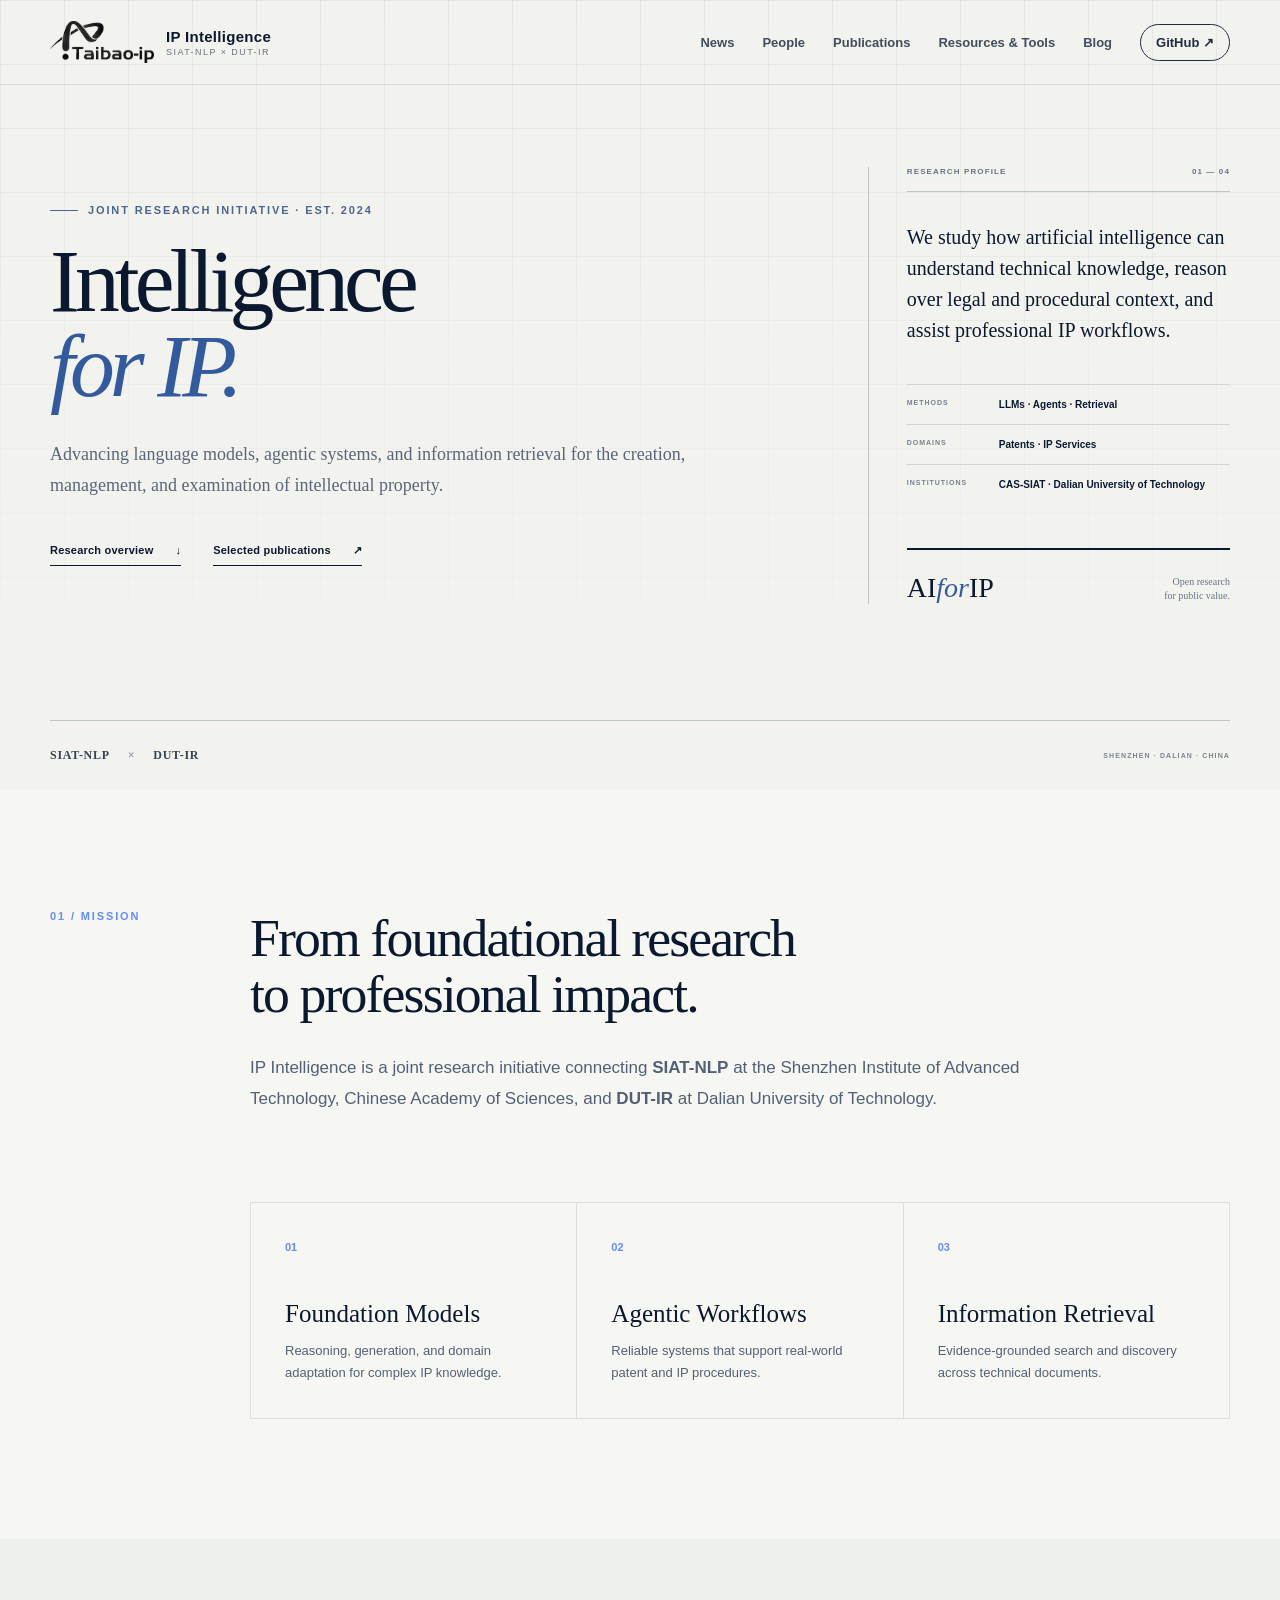
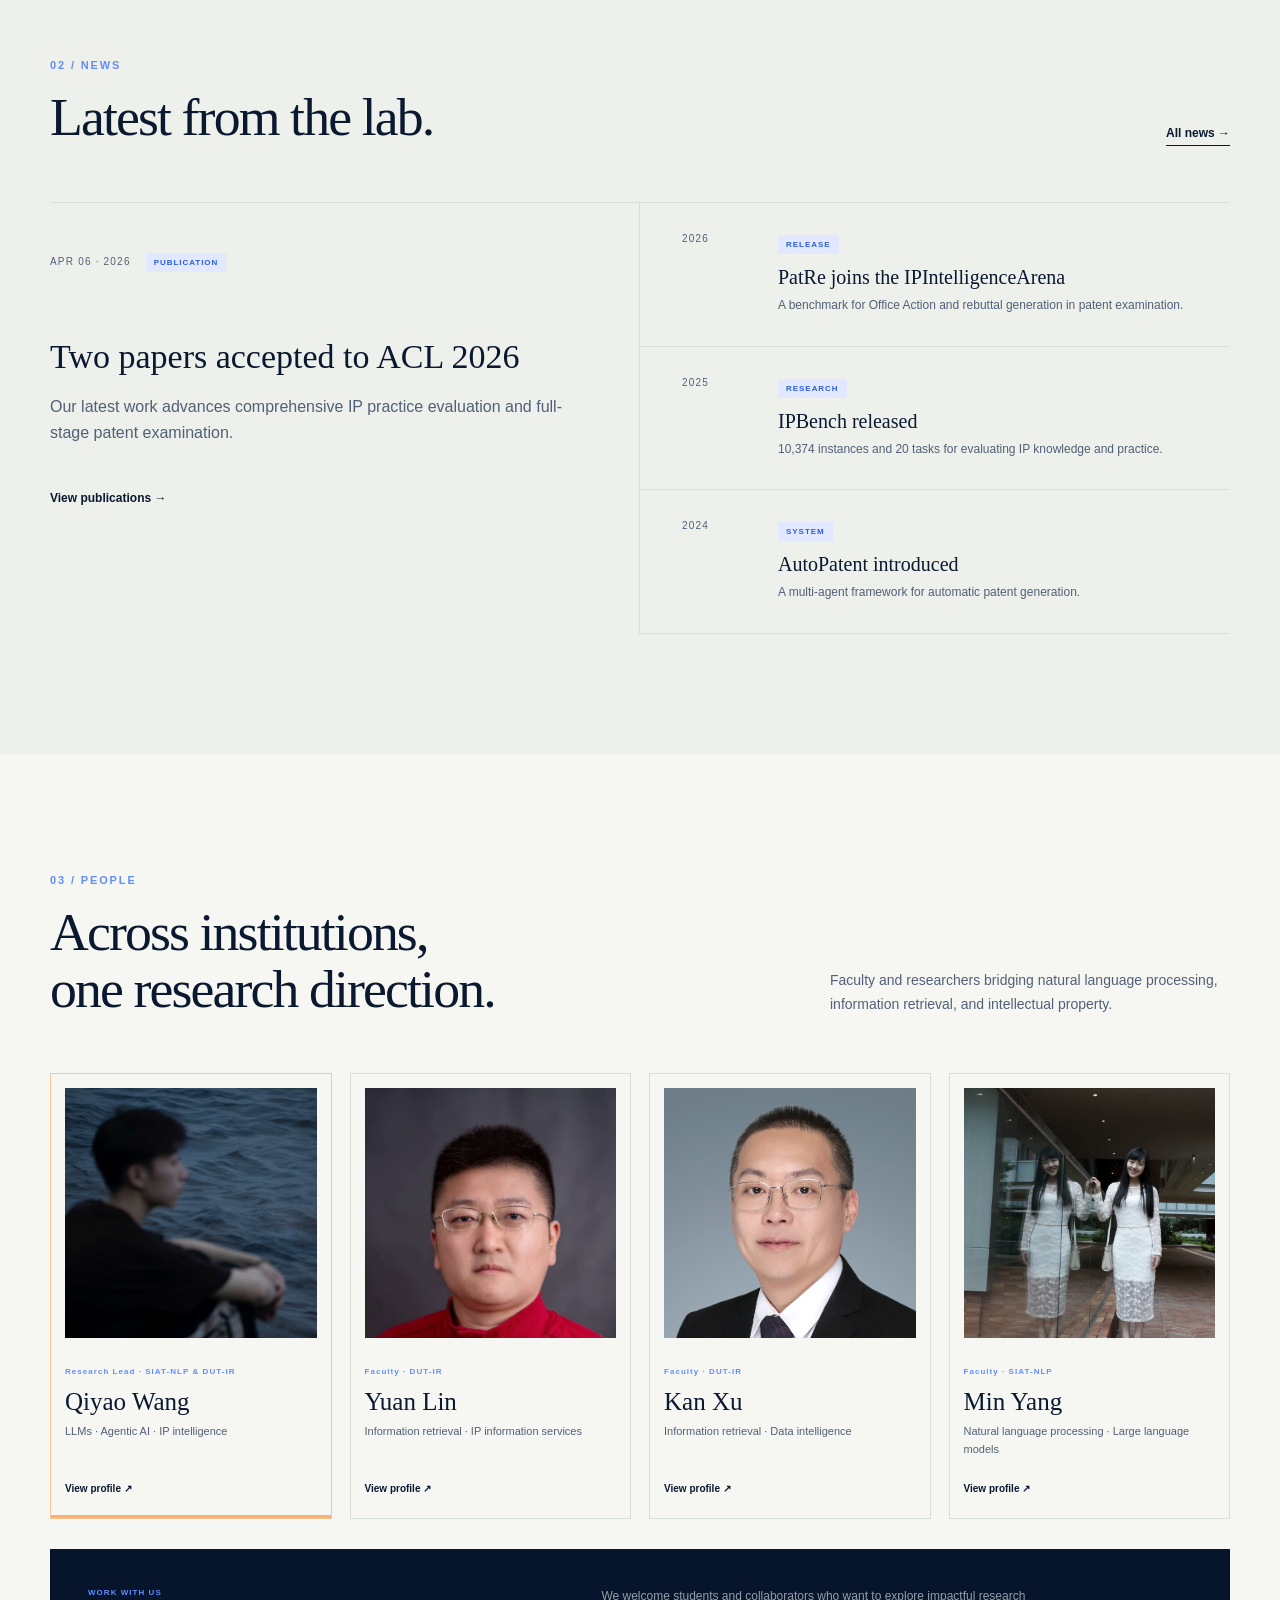
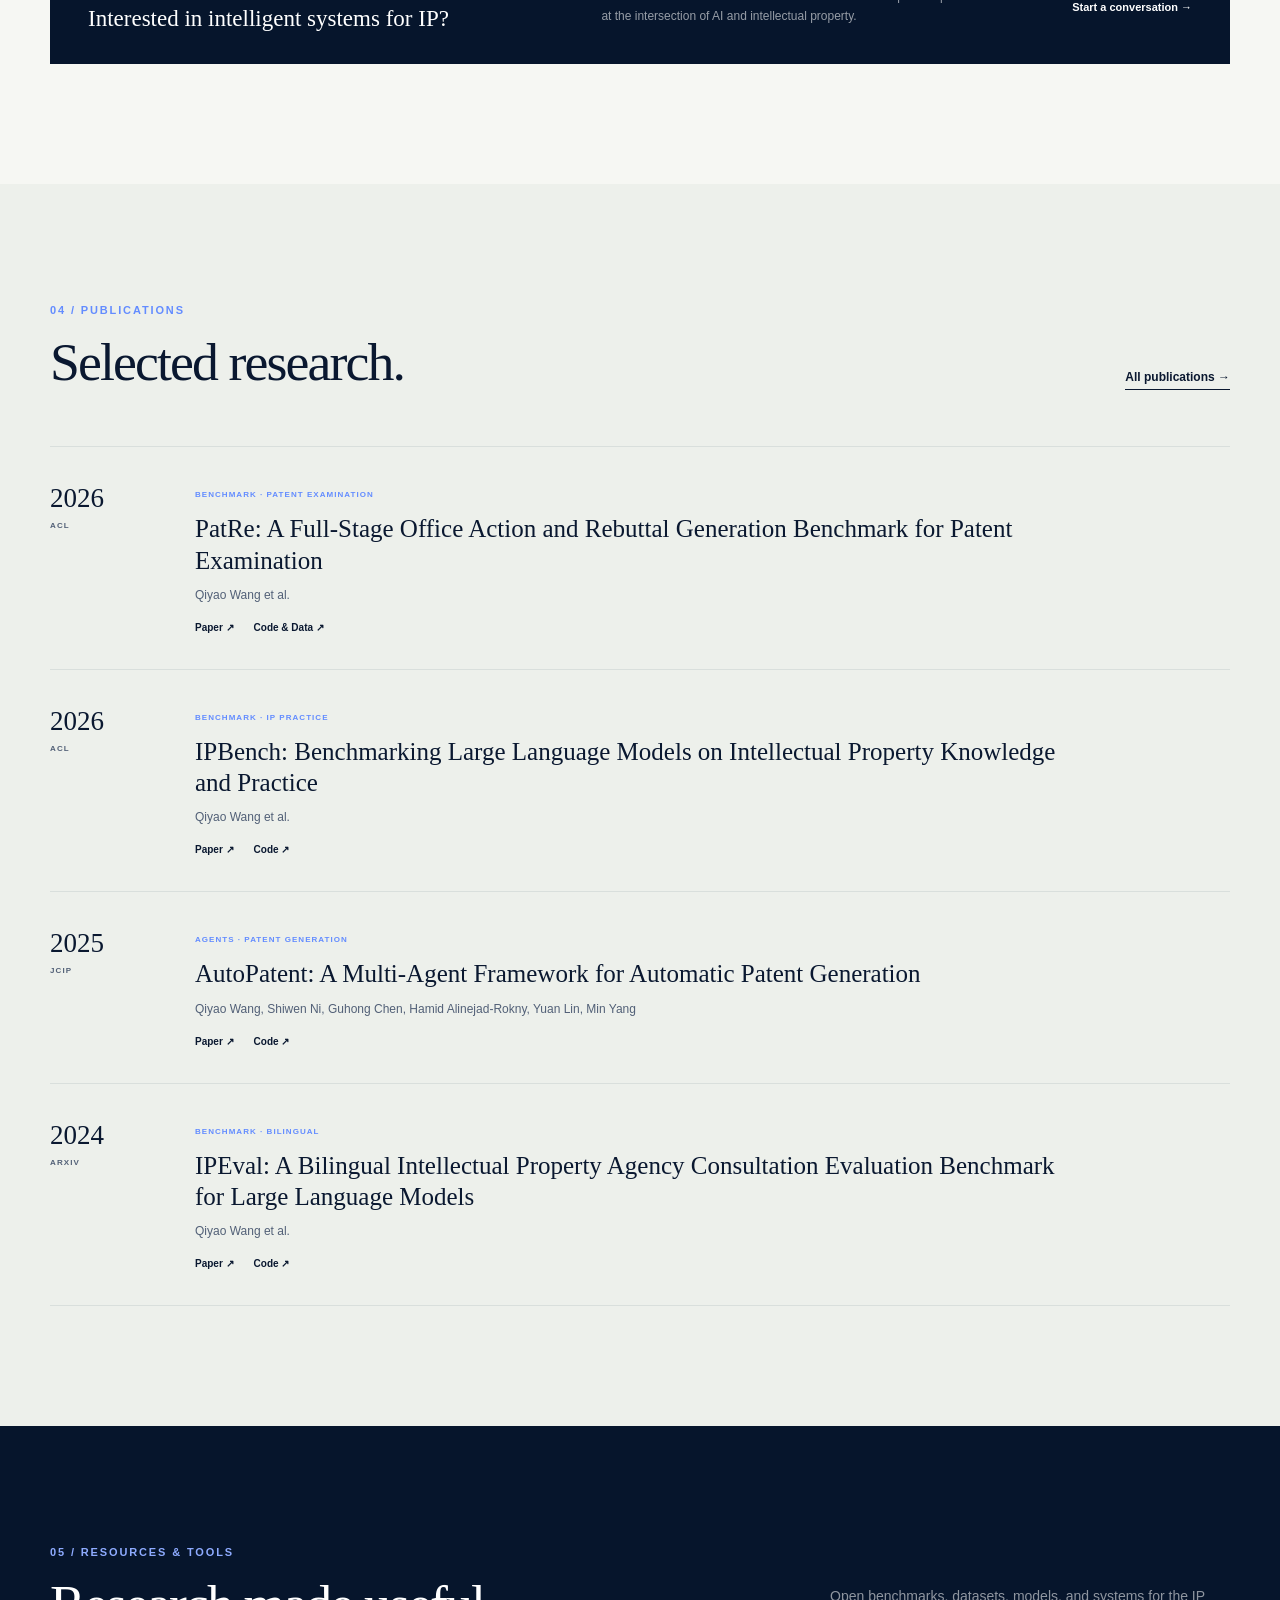
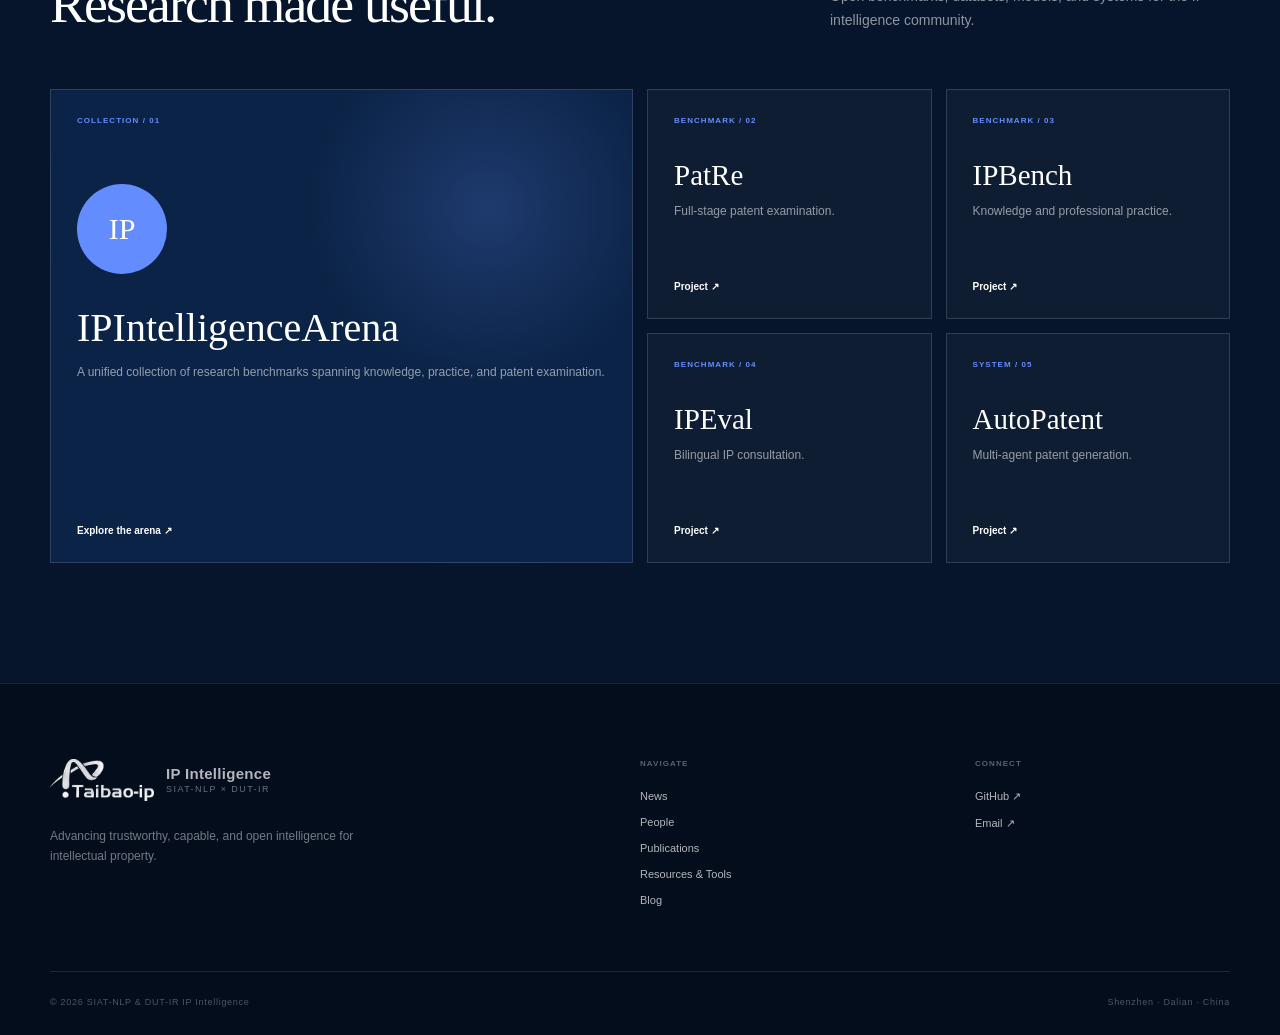
==== commit b7fcc50a: "Publish English IP lifecycle perspective" ====
--- a/index.html
+++ b/index.html
@@ -10,7 +10,7 @@
     <meta property="og:type" content="website" />
     <meta property="og:url" content="https://aiforip.github.io/" />
     <link rel="canonical" href="https://aiforip.github.io/" />
-    <link rel="icon" href="assets/taibao-ip-logo.png" type="image/png" />
+    <link rel="icon" href="favicon.svg" type="image/svg+xml" />
     <link rel="stylesheet" href="styles.css" />
     <title>SIAT-NLP & DUT-IR IP Intelligence</title>
   </head>
@@ -36,7 +36,7 @@
         <div class="container hero-layout">
           <div class="hero-copy reveal">
             <p class="eyebrow"><span></span> Joint Research Initiative · Est. 2024</p>
-            <h1>Intelligence for<br /><em>intellectual property.</em></h1>
+            <h1>Intelligence<br /><em>for IP.</em></h1>
             <p class="hero-summary">Advancing language models, agentic systems, and information retrieval for the creation, management, and examination of intellectual property.</p>
             <div class="hero-actions"><a class="text-link" href="#research">Research overview <span>↓</span></a><a class="text-link" href="publications.html">Selected publications <span>↗</span></a></div>
           </div>
--- a/styles.css
+++ b/styles.css
@@ -291,3 +291,33 @@
 .essay-list h2{margin:0;font:500 21px/1.35 var(--serif)}
 .essay-list i{text-align:right;font-size:9px;font-style:normal;font-weight:700}
 @media(max-width:700px){.blog-feature{grid-template-columns:1fr}.blog-feature>div:first-child{gap:15px}.blog-feature h2{font-size:30px}.essay-list>a{grid-template-columns:90px 1fr}.essay-list span{display:none}.essay-list h2{grid-column:2}.essay-list i{display:none}}
+.single-post .original-link{margin-left:24px;color:var(--muted);border-bottom-color:var(--line)}
+.blog-coming{display:flex;justify-content:space-between;align-items:center;margin-top:58px;padding:25px 0;border-top:1px solid var(--line);border-bottom:1px solid var(--line)}
+.blog-coming span{color:var(--blue);font-size:8px;font-weight:750;letter-spacing:.14em}
+.blog-coming p{margin:0;color:var(--muted);font:13px var(--serif)}
+.article-hero{position:relative;overflow:hidden;padding:155px 0 75px;color:#fff;background:linear-gradient(145deg,#051226,#0b294f)}
+.article-hero .container{position:relative}
+.article-back{display:inline-block;margin-bottom:55px;color:rgba(255,255,255,.55);font-size:9px;font-weight:700;letter-spacing:.08em}
+.article-label{color:#91adff;font-size:9px;font-weight:750;letter-spacing:.16em}
+.article-hero h1{max-width:1020px;margin:20px 0 45px;font:500 clamp(48px,6vw,78px)/1.02 var(--serif);letter-spacing:-.04em}
+.article-hero h1 em{color:#b3c5ff;font-weight:500}
+.article-meta{display:flex;gap:40px;padding-top:22px;border-top:1px solid rgba(255,255,255,.16);color:rgba(255,255,255,.5);font-size:8px;font-weight:650;letter-spacing:.1em}
+.article-layout{display:grid;grid-template-columns:180px minmax(0,760px);justify-content:center;gap:85px;padding-top:90px;padding-bottom:120px}
+.article-toc{position:sticky;top:110px;align-self:start;display:flex;flex-direction:column;gap:13px;padding-top:8px;border-top:2px solid var(--ink)}
+.article-toc span{margin:6px 0 10px;color:var(--muted);font-size:8px;font-weight:750;letter-spacing:.14em}
+.article-toc a{color:var(--muted);font:11px var(--serif)}
+.article-toc a:hover{color:var(--blue)}
+.article-body{font:17px/1.85 var(--serif)}
+.article-body .article-lede{margin-top:0;color:#263853;font-size:24px;line-height:1.65}
+.article-body p{margin:0 0 24px}
+.article-body h2{margin:75px 0 28px;padding-top:18px;border-top:1px solid var(--ink);font:500 34px/1.25 var(--serif);letter-spacing:-.02em}
+.article-body h2 span{display:block;margin-bottom:10px;color:var(--blue);font:750 9px var(--sans);letter-spacing:.14em}
+.article-body ul{margin:0 0 30px;padding-left:22px}
+.article-body li{margin-bottom:10px}
+.article-body strong{color:#162d51}
+.article-note{margin-top:75px;padding:32px;color:#fff;background:var(--navy)}
+.article-note>strong{color:#91adff;font:750 9px var(--sans);letter-spacing:.14em}
+.article-note p{margin:15px 0;color:rgba(255,255,255,.65);font-size:14px}
+.article-note a{font:700 9px var(--sans)}
+@media(max-width:800px){.article-layout{grid-template-columns:1fr;gap:0}.article-toc{display:none}}
+@media(max-width:620px){.blog-coming{align-items:flex-start;flex-direction:column;gap:12px}.article-hero{padding-top:130px}.article-back{margin-bottom:35px}.article-hero h1{font-size:44px}.article-meta{align-items:flex-start;flex-direction:column;gap:8px}.article-layout{padding-top:60px}.article-body{font-size:16px}.article-body .article-lede{font-size:21px}.article-body h2{font-size:29px}.single-post .original-link{margin-left:12px}}
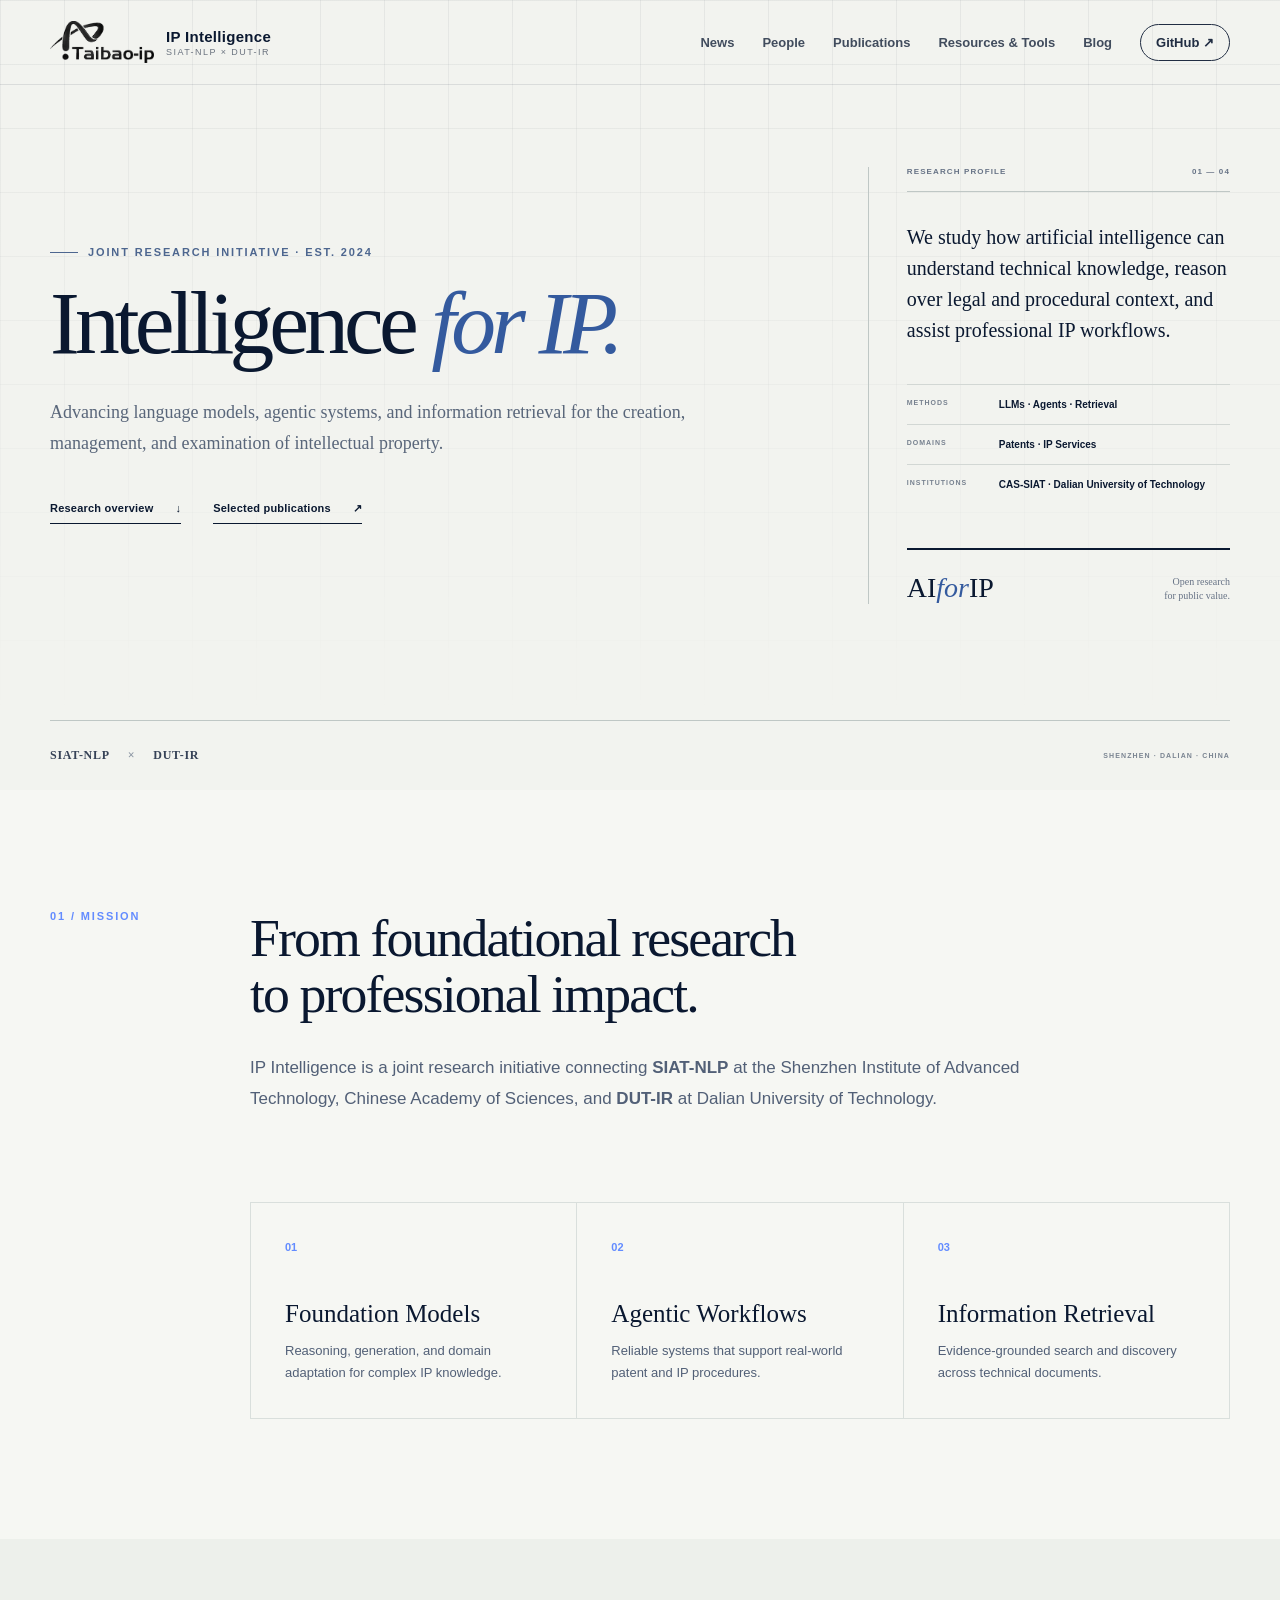
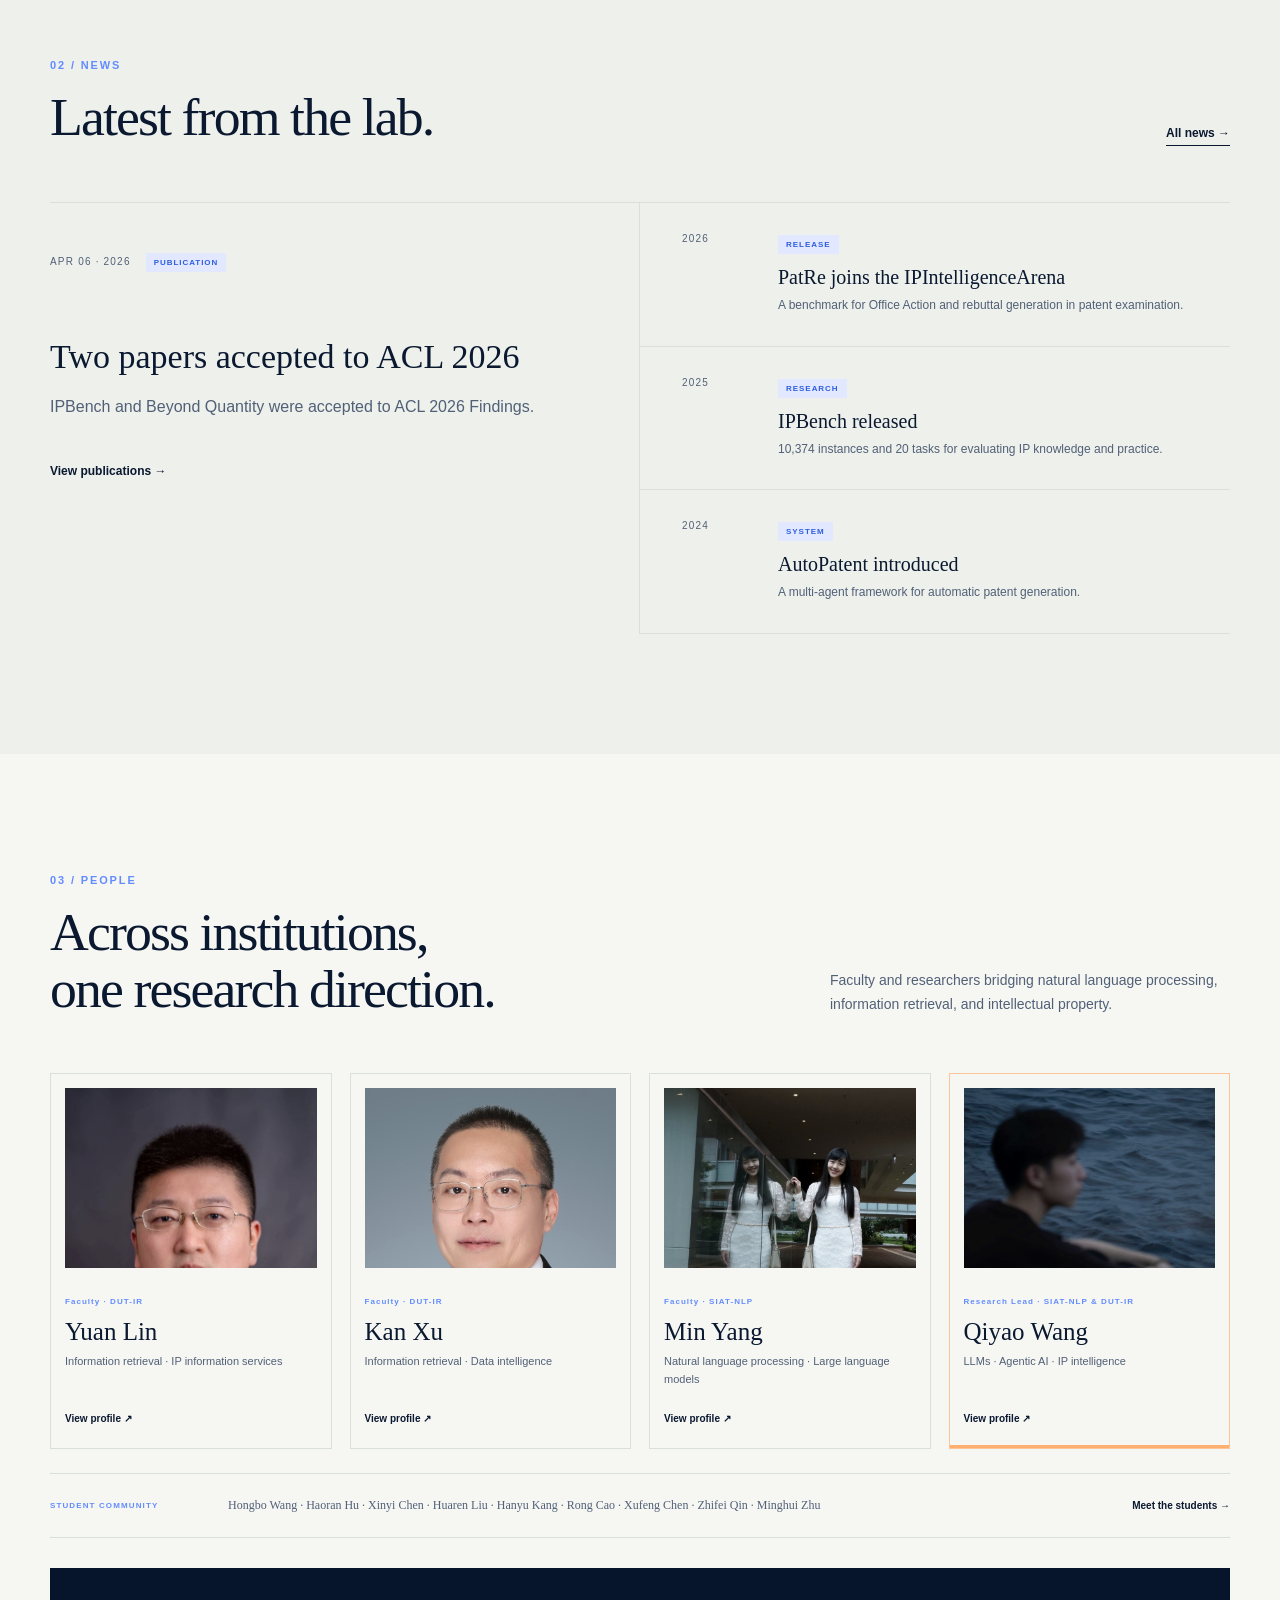
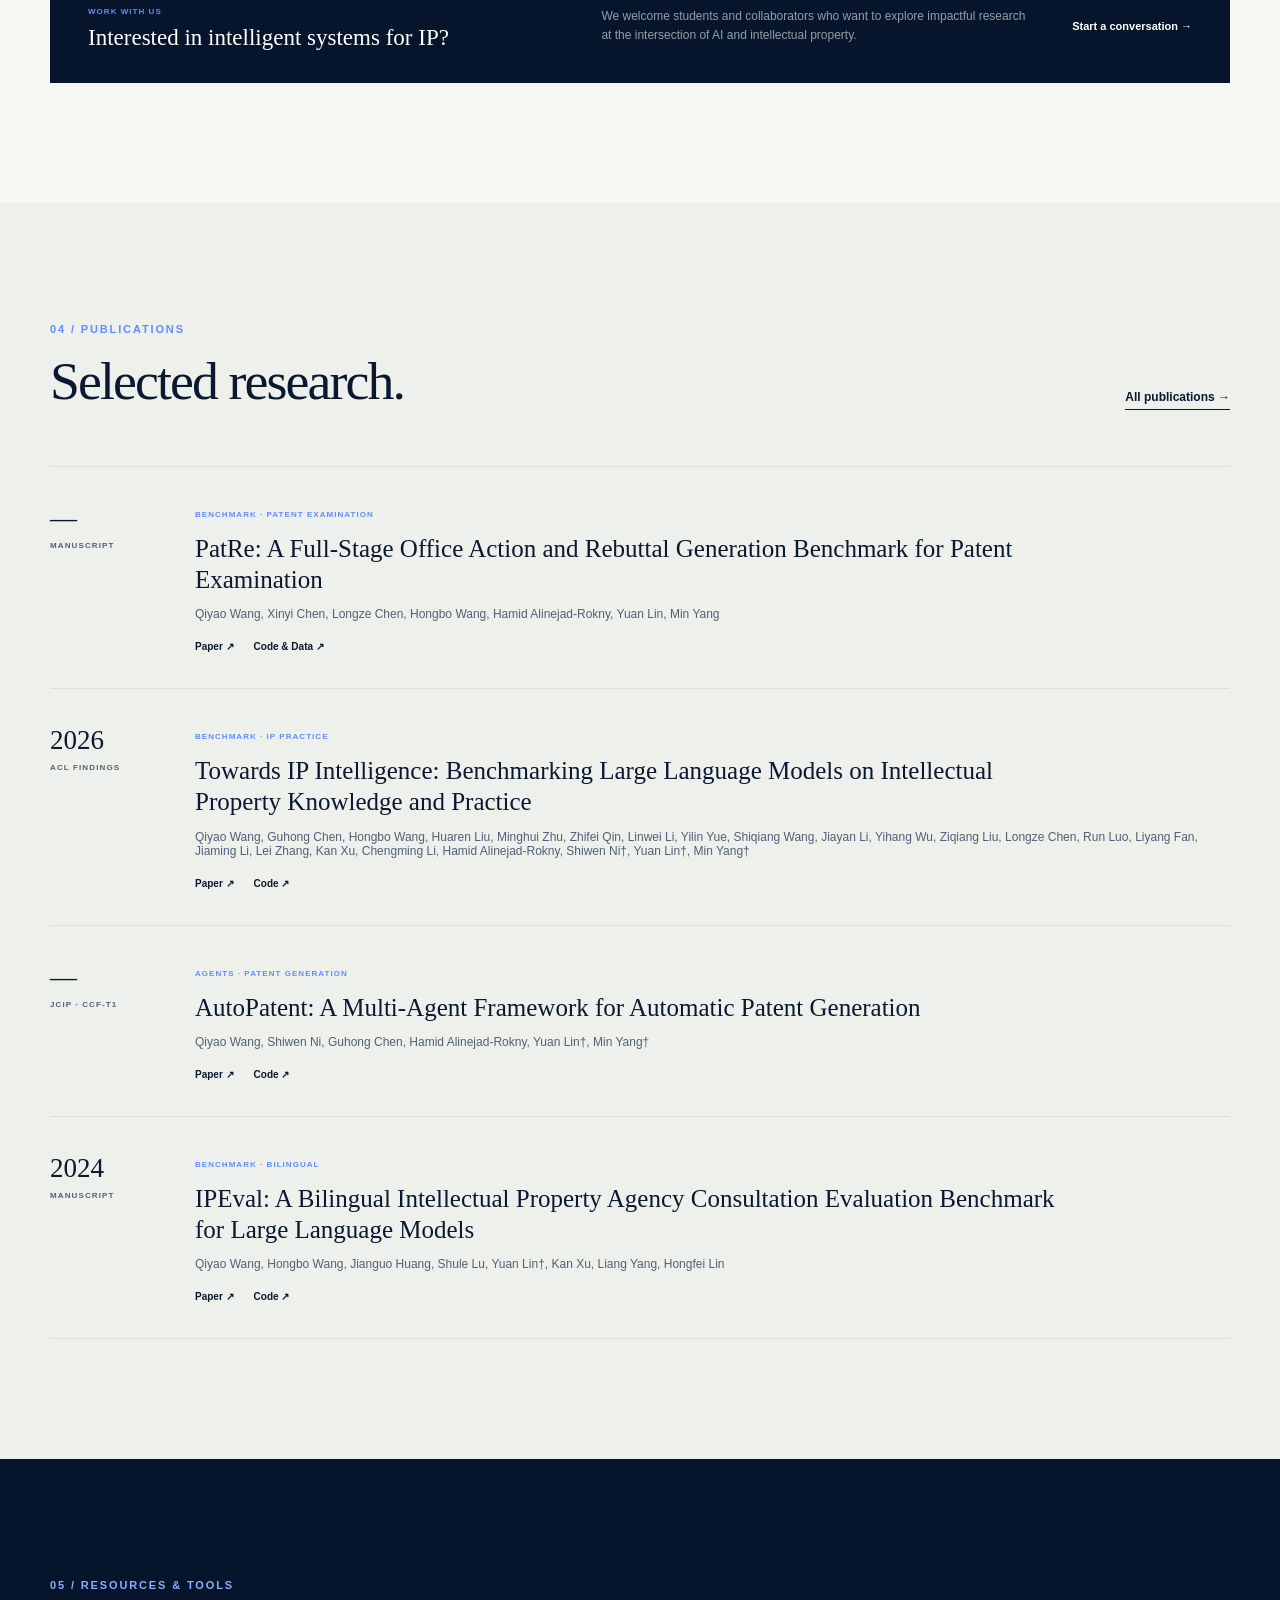
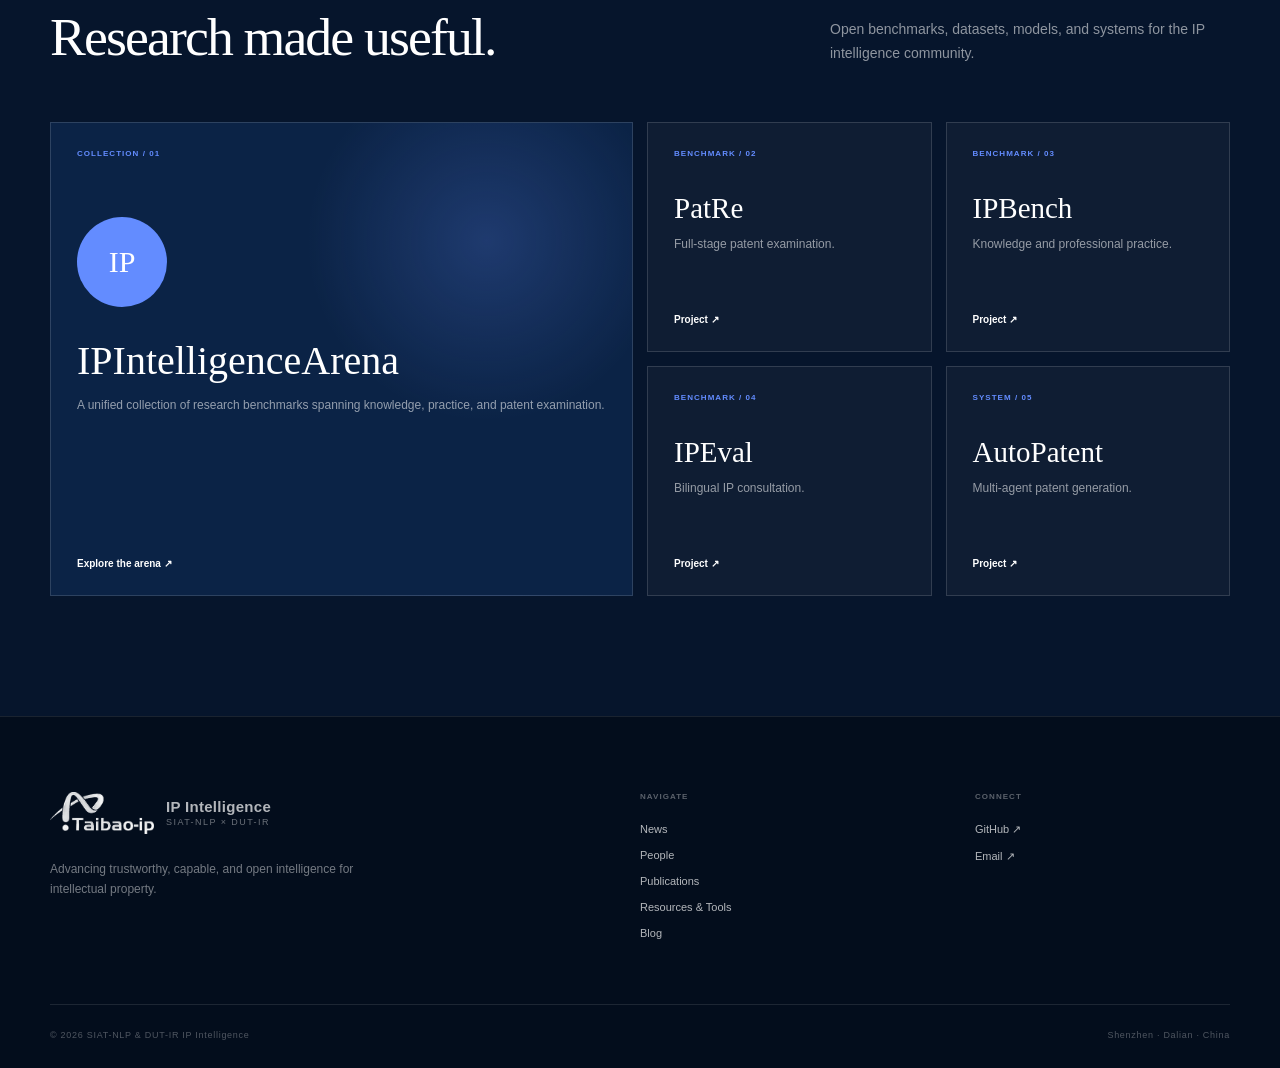
==== commit 65956ed0: "Expand team and correct publication metadata" ====
--- a/index.html
+++ b/index.html
@@ -36,7 +36,7 @@
         <div class="container hero-layout">
           <div class="hero-copy reveal">
             <p class="eyebrow"><span></span> Joint Research Initiative · Est. 2024</p>
-            <h1>Intelligence<br /><em>for IP.</em></h1>
+            <h1>Intelligence <em>for IP.</em></h1>
             <p class="hero-summary">Advancing language models, agentic systems, and information retrieval for the creation, management, and examination of intellectual property.</p>
             <div class="hero-actions"><a class="text-link" href="#research">Research overview <span>↓</span></a><a class="text-link" href="publications.html">Selected publications <span>↗</span></a></div>
           </div>
@@ -66,7 +66,7 @@
         <div class="container">
           <div class="section-head reveal"><div><p class="section-kicker">02 / News</p><h2>Latest from the lab.</h2></div><a href="news.html">All news →</a></div>
           <div class="news-list reveal">
-            <article class="news-feature"><time>APR 06 · 2026</time><span class="news-tag">PUBLICATION</span><h3>Two papers accepted to ACL 2026</h3><p>Our latest work advances comprehensive IP practice evaluation and full-stage patent examination.</p><a href="publications.html">View publications →</a></article>
+            <article class="news-feature"><time>APR 06 · 2026</time><span class="news-tag">PUBLICATION</span><h3>Two papers accepted to ACL 2026</h3><p>IPBench and Beyond Quantity were accepted to ACL 2026 Findings.</p><a href="publications.html">View publications →</a></article>
             <div class="news-stack">
               <article><time>2026</time><div><span class="news-tag">RELEASE</span><h3>PatRe joins the IPIntelligenceArena</h3><p>A benchmark for Office Action and rebuttal generation in patent examination.</p></div></article>
               <article><time>2025</time><div><span class="news-tag">RESEARCH</span><h3>IPBench released</h3><p>10,374 instances and 20 tasks for evaluating IP knowledge and practice.</p></div></article>
@@ -80,11 +80,12 @@
         <div class="container">
           <div class="section-head reveal"><div><p class="section-kicker">03 / People</p><h2>Across institutions,<br />one research direction.</h2></div><p>Faculty and researchers bridging natural language processing, information retrieval, and intellectual property.</p></div>
           <div class="people-grid lead-first">
-            <a class="person person-lead reveal" href="https://wangqiyao.me/" target="_blank" rel="noreferrer"><div class="portrait portrait-photo"><img src="assets/qiyao-wang.jpg" alt="Qiyao Wang" /></div><span class="role">Research Lead · SIAT-NLP &amp; DUT-IR</span><h3>Qiyao Wang</h3><p>LLMs · Agentic AI · IP intelligence</p><i>View profile ↗</i></a>
             <a class="person reveal" href="http://faculty.dlut.edu.cn/linyuan/zh_CN/index.htm" target="_blank" rel="noreferrer"><div class="portrait portrait-photo"><img src="assets/yuan-lin.jpg" alt="Yuan Lin" /></div><span class="role">Faculty · DUT-IR</span><h3>Yuan Lin</h3><p>Information retrieval · IP information services</p><i>View profile ↗</i></a>
             <a class="person reveal" href="http://faculty.dlut.edu.cn/2004012069/en/index.htm" target="_blank" rel="noreferrer"><div class="portrait portrait-photo"><img src="assets/kan-xu.jpg" alt="Kan Xu" /></div><span class="role">Faculty · DUT-IR</span><h3>Kan Xu</h3><p>Information retrieval · Data intelligence</p><i>View profile ↗</i></a>
             <a class="person reveal" href="https://minyang.me/" target="_blank" rel="noreferrer"><div class="portrait portrait-photo portrait-min"><img src="assets/min-yang.jpg" alt="Min Yang" /></div><span class="role">Faculty · SIAT-NLP</span><h3>Min Yang</h3><p>Natural language processing · Large language models</p><i>View profile ↗</i></a>
+            <a class="person person-lead reveal" href="https://wangqiyao.me/" target="_blank" rel="noreferrer"><div class="portrait portrait-photo"><img src="assets/qiyao-wang.jpg" alt="Qiyao Wang" /></div><span class="role">Research Lead · SIAT-NLP &amp; DUT-IR</span><h3>Qiyao Wang</h3><p>LLMs · Agentic AI · IP intelligence</p><i>View profile ↗</i></a>
           </div>
+          <div class="student-preview reveal"><span>STUDENT COMMUNITY</span><p>Hongbo Wang · Haoran Hu · Xinyi Chen · Huaren Liu · Hanyu Kang · Rong Cao · Xufeng Chen · Zhifei Qin · Minghui Zhu</p><a href="people.html#students">Meet the students →</a></div>
           <div class="join-card reveal"><div><span>WORK WITH US</span><h3>Interested in intelligent systems for IP?</h3></div><p>We welcome students and collaborators who want to explore impactful research at the intersection of AI and intellectual property.</p><a href="mailto:wangqiyao25@mails.ucas.ac.cn">Start a conversation →</a></div>
         </div>
       </section>
@@ -93,10 +94,10 @@
         <div class="container">
           <div class="section-head reveal"><div><p class="section-kicker">04 / Publications</p><h2>Selected research.</h2></div><a href="publications.html">All publications →</a></div>
           <div class="pub-list">
-            <article class="publication reveal"><div class="pub-year">2026<small>ACL</small></div><div><span>BENCHMARK · PATENT EXAMINATION</span><h3>PatRe: A Full-Stage Office Action and Rebuttal Generation Benchmark for Patent Examination</h3><p>Qiyao Wang et al.</p><nav><a href="https://arxiv.org/abs/2605.03571">Paper ↗</a><a href="https://github.com/AIforIP/PatRe">Code &amp; Data ↗</a></nav></div></article>
-            <article class="publication reveal"><div class="pub-year">2026<small>ACL</small></div><div><span>BENCHMARK · IP PRACTICE</span><h3>IPBench: Benchmarking Large Language Models on Intellectual Property Knowledge and Practice</h3><p>Qiyao Wang et al.</p><nav><a href="https://arxiv.org/abs/2504.15524">Paper ↗</a><a href="https://github.com/IPBench/IPBench">Code ↗</a></nav></div></article>
-            <article class="publication reveal"><div class="pub-year">2025<small>JCIP</small></div><div><span>AGENTS · PATENT GENERATION</span><h3>AutoPatent: A Multi-Agent Framework for Automatic Patent Generation</h3><p>Qiyao Wang, Shiwen Ni, Guhong Chen, Hamid Alinejad-Rokny, Yuan Lin, Min Yang</p><nav><a href="https://arxiv.org/abs/2412.09796">Paper ↗</a><a href="https://github.com/QiYao-Wang/AutoPatent">Code ↗</a></nav></div></article>
-            <article class="publication reveal"><div class="pub-year">2024<small>ARXIV</small></div><div><span>BENCHMARK · BILINGUAL</span><h3>IPEval: A Bilingual Intellectual Property Agency Consultation Evaluation Benchmark for Large Language Models</h3><p>Qiyao Wang et al.</p><nav><a href="https://arxiv.org/abs/2406.12386">Paper ↗</a><a href="https://github.com/QiYao-Wang/IPEval">Code ↗</a></nav></div></article>
+            <article class="publication reveal"><div class="pub-year">—<small>MANUSCRIPT</small></div><div><span>BENCHMARK · PATENT EXAMINATION</span><h3>PatRe: A Full-Stage Office Action and Rebuttal Generation Benchmark for Patent Examination</h3><p>Qiyao Wang, Xinyi Chen, Longze Chen, Hongbo Wang, Hamid Alinejad-Rokny, Yuan Lin, Min Yang</p><nav><a href="https://arxiv.org/abs/2605.03571">Paper ↗</a><a href="https://github.com/AIforIP/PatRe">Code &amp; Data ↗</a></nav></div></article>
+            <article class="publication reveal"><div class="pub-year">2026<small>ACL FINDINGS</small></div><div><span>BENCHMARK · IP PRACTICE</span><h3>Towards IP Intelligence: Benchmarking Large Language Models on Intellectual Property Knowledge and Practice</h3><p>Qiyao Wang, Guhong Chen, Hongbo Wang, Huaren Liu, Minghui Zhu, Zhifei Qin, Linwei Li, Yilin Yue, Shiqiang Wang, Jiayan Li, Yihang Wu, Ziqiang Liu, Longze Chen, Run Luo, Liyang Fan, Jiaming Li, Lei Zhang, Kan Xu, Chengming Li, Hamid Alinejad-Rokny, Shiwen Ni†, Yuan Lin†, Min Yang†</p><nav><a href="https://arxiv.org/abs/2504.15524">Paper ↗</a><a href="https://github.com/IPBench/IPBench">Code ↗</a></nav></div></article>
+            <article class="publication reveal"><div class="pub-year">—<small>JCIP · CCF-T1</small></div><div><span>AGENTS · PATENT GENERATION</span><h3>AutoPatent: A Multi-Agent Framework for Automatic Patent Generation</h3><p>Qiyao Wang, Shiwen Ni, Guhong Chen, Hamid Alinejad-Rokny, Yuan Lin†, Min Yang†</p><nav><a href="https://arxiv.org/abs/2412.09796">Paper ↗</a><a href="https://github.com/QiYao-Wang/AutoPatent">Code ↗</a></nav></div></article>
+            <article class="publication reveal"><div class="pub-year">2024<small>MANUSCRIPT</small></div><div><span>BENCHMARK · BILINGUAL</span><h3>IPEval: A Bilingual Intellectual Property Agency Consultation Evaluation Benchmark for Large Language Models</h3><p>Qiyao Wang, Hongbo Wang, Jianguo Huang, Shule Lu, Yuan Lin†, Kan Xu, Liang Yang, Hongfei Lin</p><nav><a href="https://arxiv.org/abs/2406.12386">Paper ↗</a><a href="https://github.com/QiYao-Wang/IPEval">Code ↗</a></nav></div></article>
           </div>
         </div>
       </section>
--- a/styles.css
+++ b/styles.css
@@ -321,3 +321,26 @@
 .article-note a{font:700 9px var(--sans)}
 @media(max-width:800px){.article-layout{grid-template-columns:1fr;gap:0}.article-toc{display:none}}
 @media(max-width:620px){.blog-coming{align-items:flex-start;flex-direction:column;gap:12px}.article-hero{padding-top:130px}.article-back{margin-bottom:35px}.article-hero h1{font-size:44px}.article-meta{align-items:flex-start;flex-direction:column;gap:8px}.article-layout{padding-top:60px}.article-body{font-size:16px}.article-body .article-lede{font-size:21px}.article-body h2{font-size:29px}.single-post .original-link{margin-left:12px}}
+.people-grid .portrait{height:180px}
+.faculty .portrait{height:160px}
+.people-page .container{display:flex;flex-direction:column}
+.people-page .faculty-label{order:1;margin-top:0}
+.people-page .faculty-grid{order:2}
+.people-page .lead-label{order:3;margin-top:80px}
+.people-page .lead-profile{order:4}
+.people-page .students-section{order:5}
+.people-page .join-card{order:6}
+.student-preview{display:grid;grid-template-columns:150px 1fr auto;align-items:center;gap:28px;margin-top:24px;padding:22px 0;border-top:1px solid var(--line);border-bottom:1px solid var(--line)}
+.student-preview span,.alumni-line span{color:var(--blue);font-size:8px;font-weight:750;letter-spacing:.14em}
+.student-preview p{margin:0;color:var(--muted);font:12px/1.6 var(--serif)}
+.student-preview a{font-size:10px;font-weight:700}
+.students-section{margin-top:85px}
+.student-grid{display:grid;grid-template-columns:repeat(3,1fr);border-top:1px solid var(--line);border-left:1px solid var(--line)}
+.student-grid article{min-height:150px;padding:24px;border-right:1px solid var(--line);border-bottom:1px solid var(--line);background:#fff}
+.student-grid b{color:#8ca0bd;font:500 22px var(--serif)}
+.student-grid h3{margin:30px 0 7px;font:500 20px var(--serif)}
+.student-grid p{margin:0;color:var(--muted);font-size:10px}
+.alumni-line{display:grid;grid-template-columns:100px 1fr;gap:25px;margin-top:28px;padding:24px 0;border-top:1px solid var(--line);border-bottom:1px solid var(--line)}
+.alumni-line p{margin:0;color:var(--muted);font:12px/1.7 var(--serif)}
+@media(max-width:760px){.student-preview{grid-template-columns:1fr}.student-grid{grid-template-columns:repeat(2,1fr)}.alumni-line{grid-template-columns:1fr}}
+@media(max-width:480px){.student-grid{grid-template-columns:1fr}}
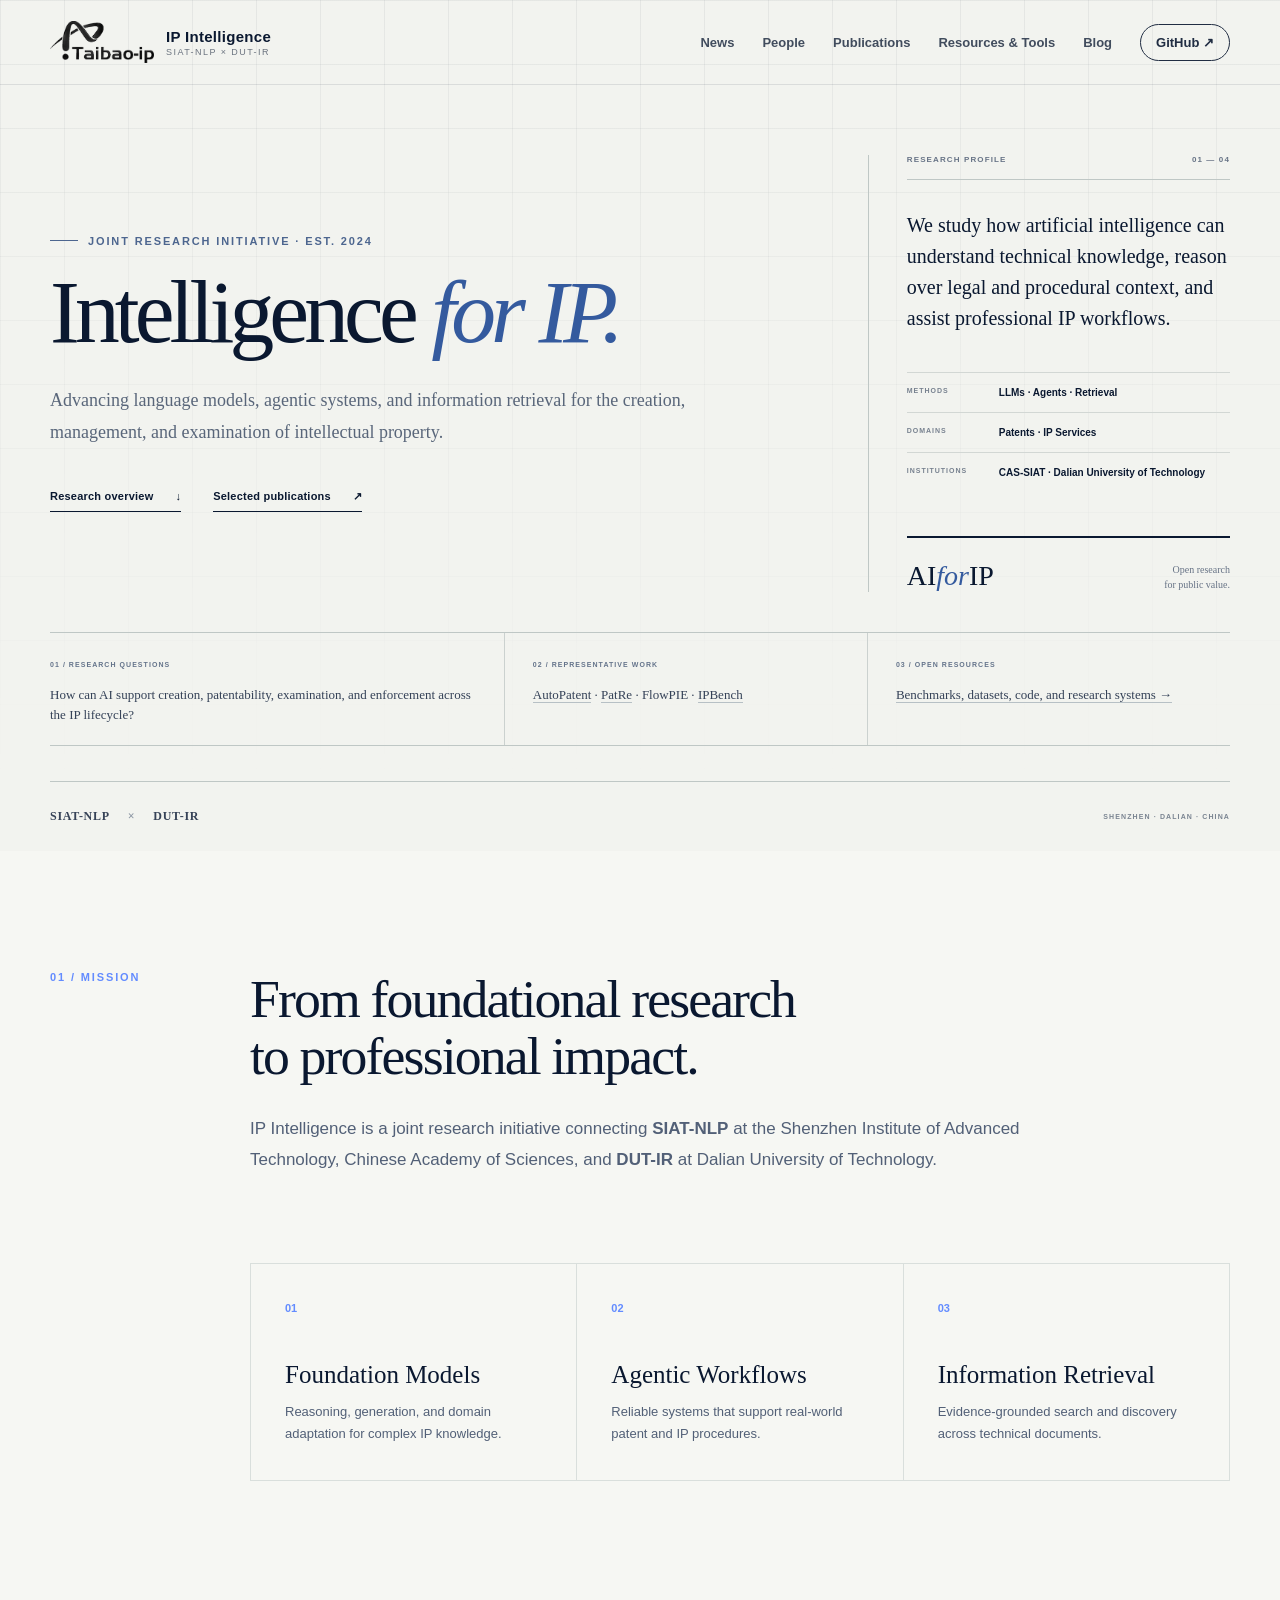
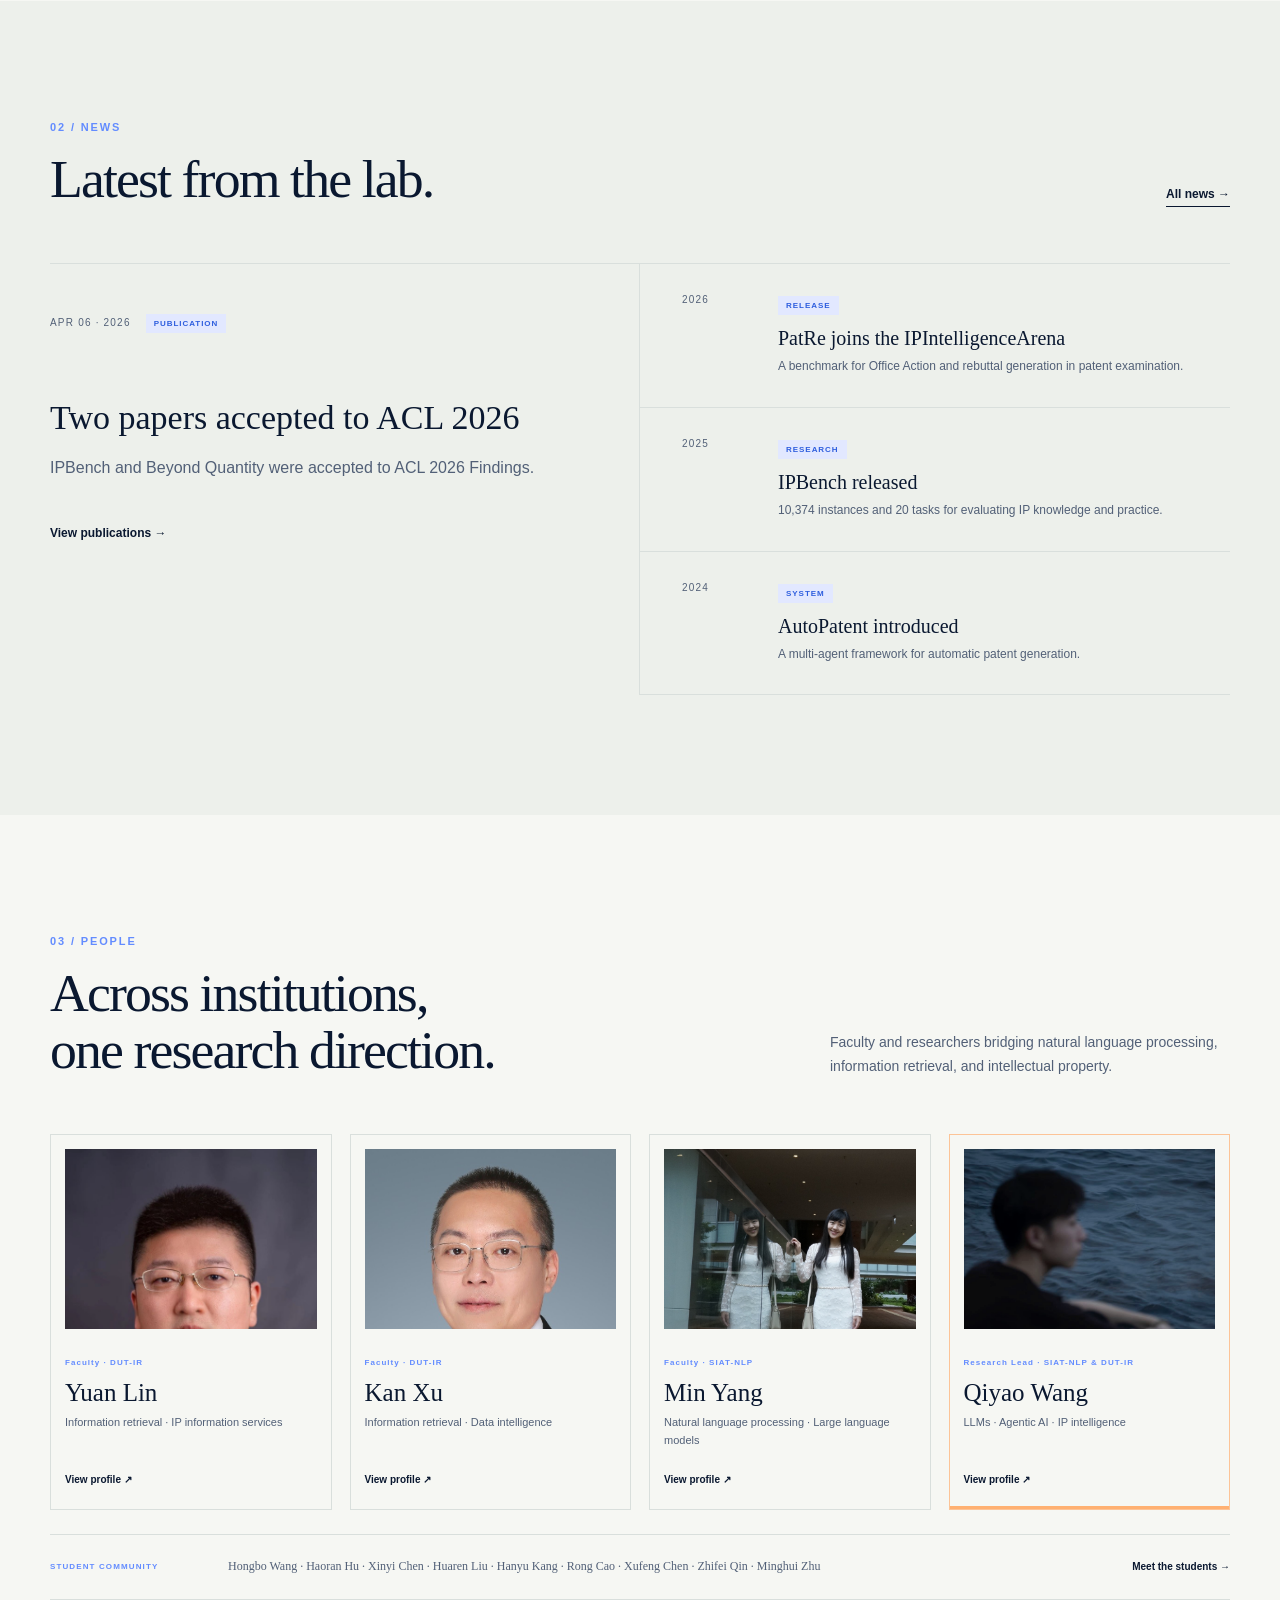
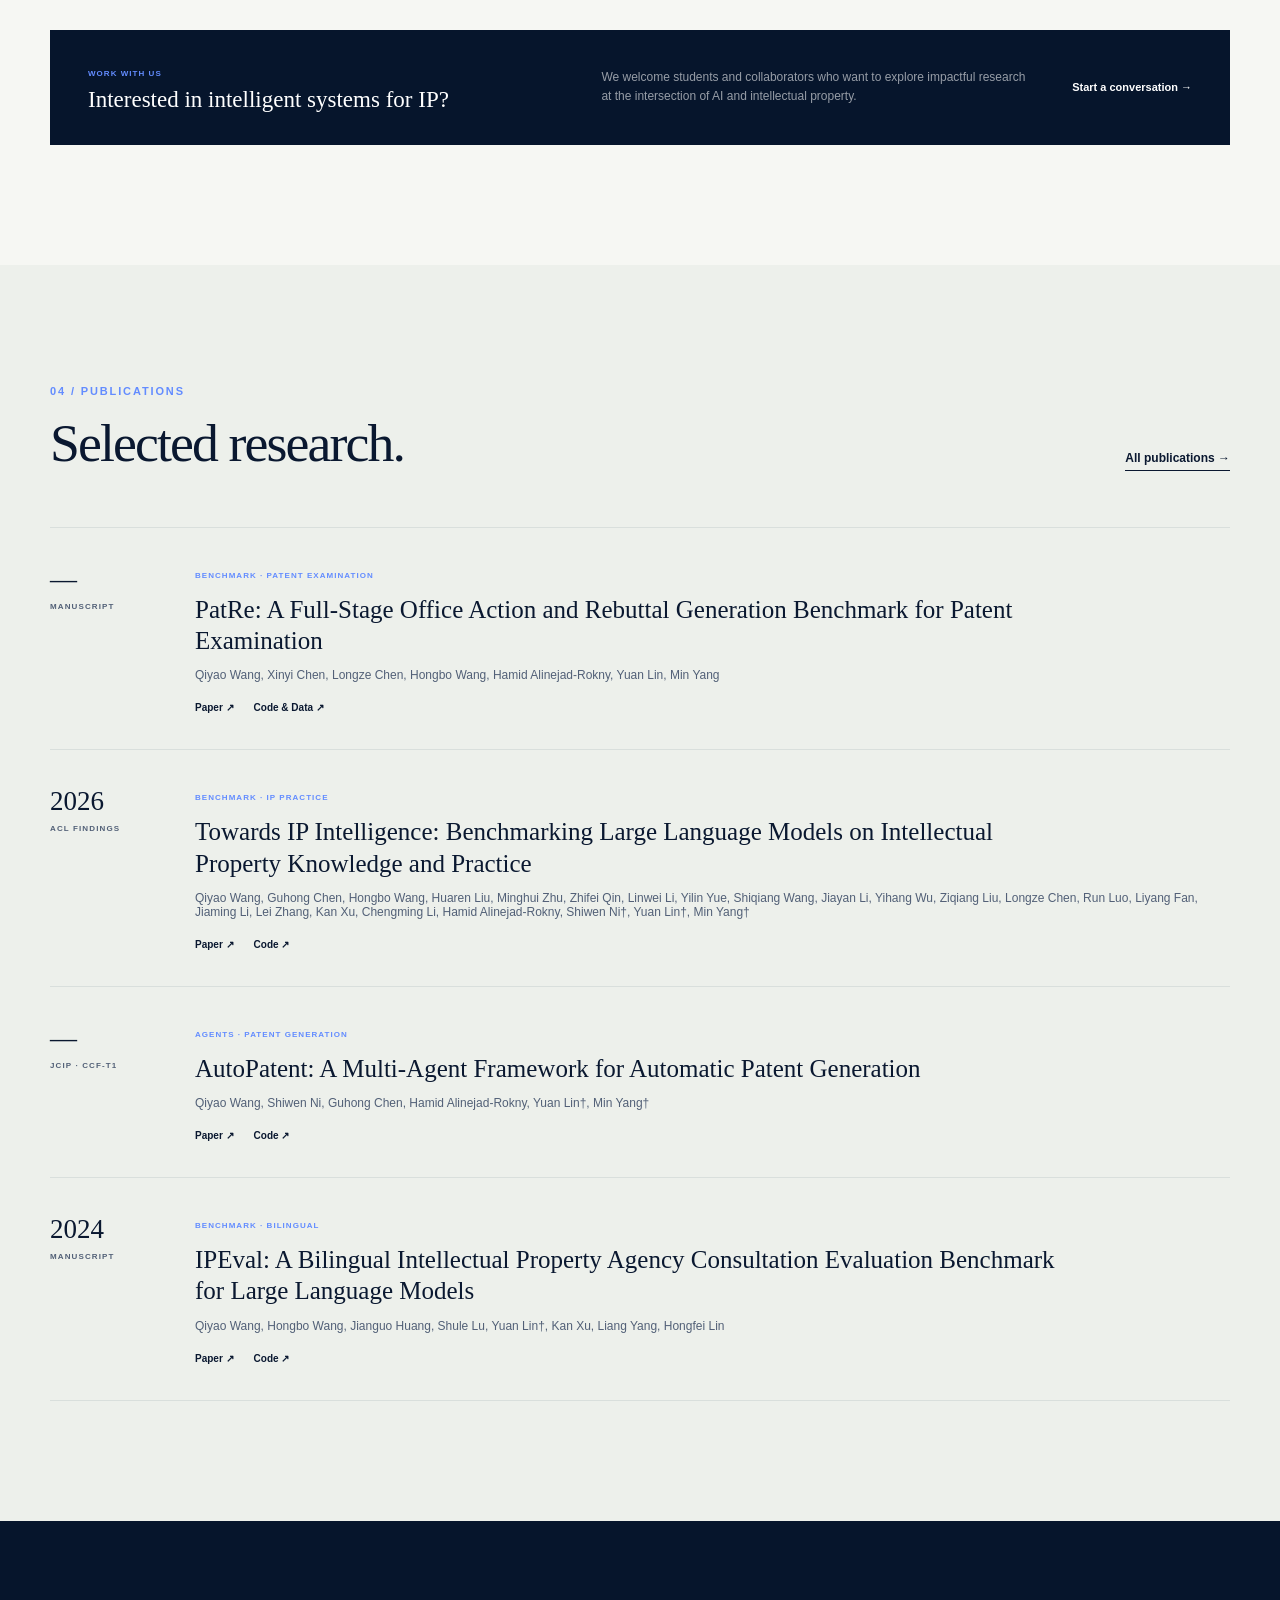
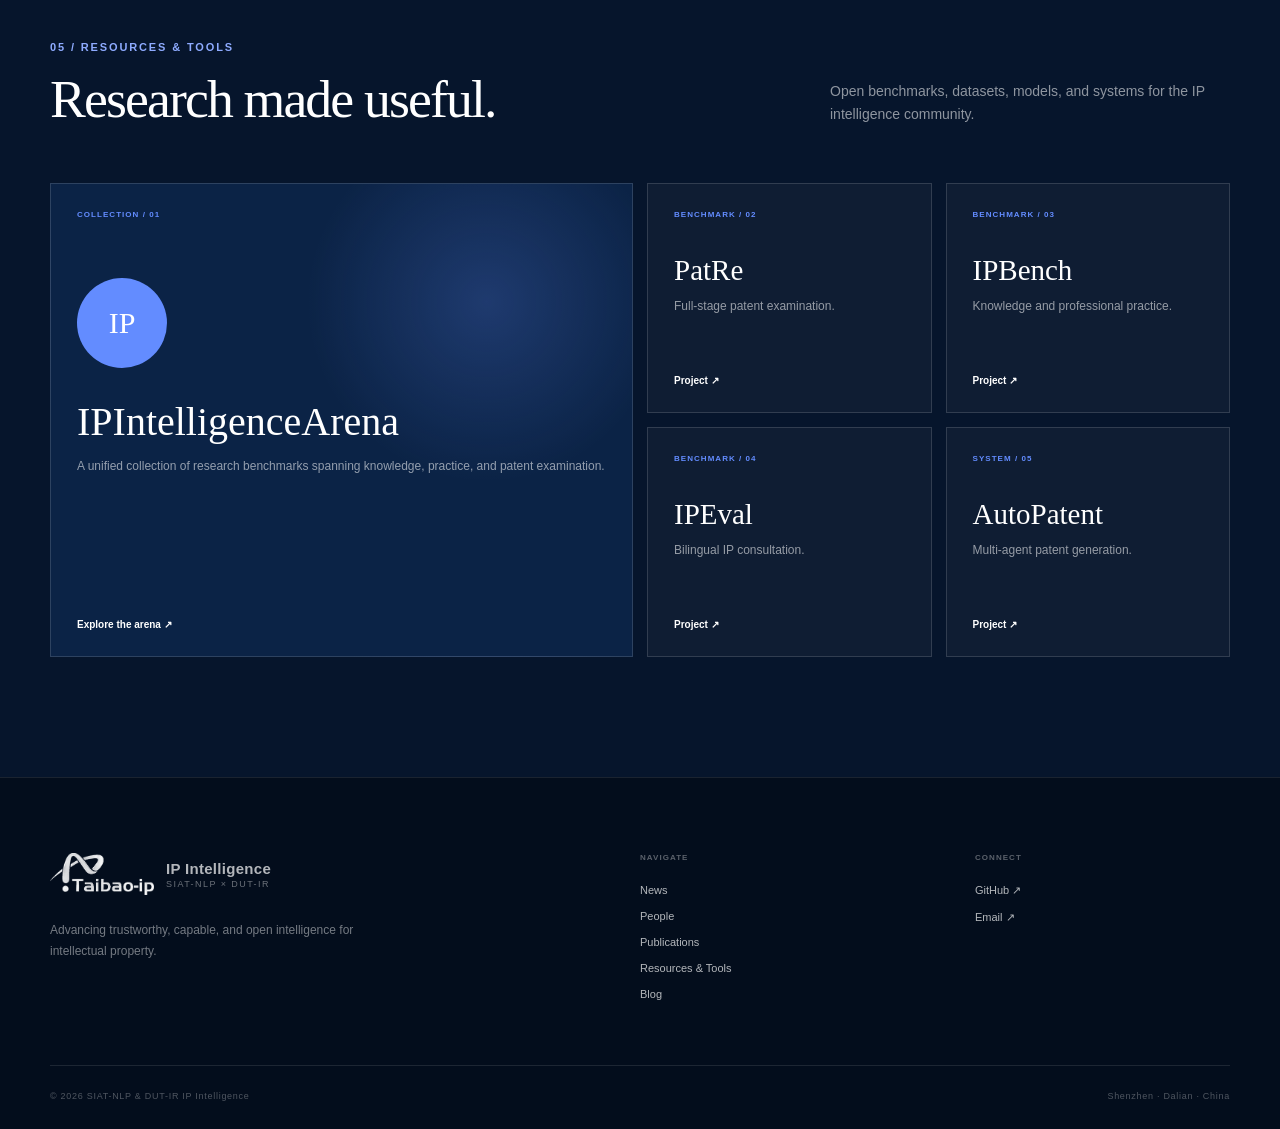
==== commit 4e2f9d24: "Enrich homepage and illustrate IP lifecycle article" ====
--- a/index.html
+++ b/index.html
@@ -46,6 +46,11 @@
             <dl><div><dt>METHODS</dt><dd>LLMs · Agents · Retrieval</dd></div><div><dt>DOMAINS</dt><dd>Patents · IP Services</dd></div><div><dt>INSTITUTIONS</dt><dd>CAS-SIAT · Dalian University of Technology</dd></div></dl>
             <div class="abstract-cite"><b>AI<em>for</em>IP</b><span>Open research<br />for public value.</span></div>
           </aside>
+          <div class="hero-index reveal" aria-label="Research index">
+            <div><span>01 / RESEARCH QUESTIONS</span><p>How can AI support creation, patentability, examination, and enforcement across the IP lifecycle?</p></div>
+            <div><span>02 / REPRESENTATIVE WORK</span><p><a href="https://autopatent.wangqiyao.me/">AutoPatent</a> · <a href="https://patre.wangqiyao.me/">PatRe</a> · FlowPIE · <a href="https://ipbench.wangqiyao.me/">IPBench</a></p></div>
+            <div><span>03 / OPEN RESOURCES</span><p><a href="resources.html">Benchmarks, datasets, code, and research systems →</a></p></div>
+          </div>
         </div>
         <div class="container institution-strip"><span>SIAT-NLP</span><i>×</i><span>DUT-IR</span><p>SHENZHEN · DALIAN · CHINA</p></div>
       </section>
--- a/styles.css
+++ b/styles.css
@@ -275,8 +275,14 @@
 .institution-strip{position:absolute;z-index:2;left:50%;bottom:0;height:70px;display:flex;align-items:center;gap:18px;transform:translateX(-50%);border-top:1px solid #bfc7c5;color:#364257;font:600 12px var(--serif);letter-spacing:.06em}
 .institution-strip i{color:#8a94a2;font-style:normal}
 .institution-strip p{margin-left:auto;color:#7a8491;font:700 7px var(--sans);letter-spacing:.16em}
-@media(max-width:900px){.editorial-hero .hero-layout{grid-template-columns:1fr}.hero-abstract{display:none}}
-@media(max-width:620px){.editorial-hero h1{font-size:52px}.editorial-hero .hero-layout{padding-top:135px}.institution-strip{height:58px}}
+.hero-index{grid-column:1/-1;display:grid;grid-template-columns:1.25fr 1fr 1fr;margin-top:-30px;border-top:1px solid #bfc7c5;border-bottom:1px solid #bfc7c5}
+.hero-index>div{min-height:100px;padding:20px 28px 20px 0}
+.hero-index>div+div{padding-left:28px;border-left:1px solid #cbd1cf}
+.hero-index span{color:#65748b;font-size:7px;font-weight:750;letter-spacing:.15em}
+.hero-index p{margin:14px 0 0;color:#344157;font:13px/1.55 var(--serif)}
+.hero-index a{border-bottom:1px solid #b7c0c5}
+@media(max-width:900px){.editorial-hero .hero-layout{grid-template-columns:1fr}.hero-abstract{display:none}.hero-index{margin-top:0}}
+@media(max-width:620px){.editorial-hero h1{font-size:52px}.editorial-hero .hero-layout{padding-top:135px}.institution-strip{height:58px}.hero-index{grid-template-columns:1fr}.hero-index>div{min-height:auto;padding:18px 0}.hero-index>div+div{padding-left:0;border-top:1px solid #cbd1cf;border-left:0}}
 .blog-feature{display:grid;grid-template-columns:240px 1fr;gap:55px;padding:45px 0 65px;border-top:2px solid var(--ink);border-bottom:1px solid var(--line)}
 .blog-feature>div:first-child{display:flex;flex-direction:column;justify-content:space-between;color:var(--blue);font-size:8px;font-weight:750;letter-spacing:.13em}
 .blog-feature time{color:var(--muted)}
@@ -323,6 +329,7 @@
 @media(max-width:620px){.blog-coming{align-items:flex-start;flex-direction:column;gap:12px}.article-hero{padding-top:130px}.article-back{margin-bottom:35px}.article-hero h1{font-size:44px}.article-meta{align-items:flex-start;flex-direction:column;gap:8px}.article-layout{padding-top:60px}.article-body{font-size:16px}.article-body .article-lede{font-size:21px}.article-body h2{font-size:29px}.single-post .original-link{margin-left:12px}}
 .people-grid .portrait{height:180px}
 .faculty .portrait{height:160px}
+.faculty .portrait-photo img,.person:not(.person-lead) .portrait-photo img{object-fit:contain;object-position:center;filter:none}
 .people-page .container{display:flex;flex-direction:column}
 .people-page .faculty-label{order:1;margin-top:0}
 .people-page .faculty-grid{order:2}
@@ -344,3 +351,9 @@
 .alumni-line p{margin:0;color:var(--muted);font:12px/1.7 var(--serif)}
 @media(max-width:760px){.student-preview{grid-template-columns:1fr}.student-grid{grid-template-columns:repeat(2,1fr)}.alumni-line{grid-template-columns:1fr}}
 @media(max-width:480px){.student-grid{grid-template-columns:1fr}}
+.research-figure{margin:42px 0 55px}
+.research-figure img{display:block;width:100%;height:auto;border:1px solid var(--line);background:#fff}
+.research-figure figcaption{margin-top:12px;color:var(--muted);font:11px/1.55 var(--sans)}
+.research-figure figcaption b{color:var(--ink)}
+.figure-wide{width:min(1100px,calc(100vw - 48px));margin-left:50%;transform:translateX(-50%)}
+@media(max-width:620px){.figure-wide{width:100%;margin-left:0;transform:none}.research-figure{margin:34px 0 42px}.research-figure figcaption{font-size:10px}}
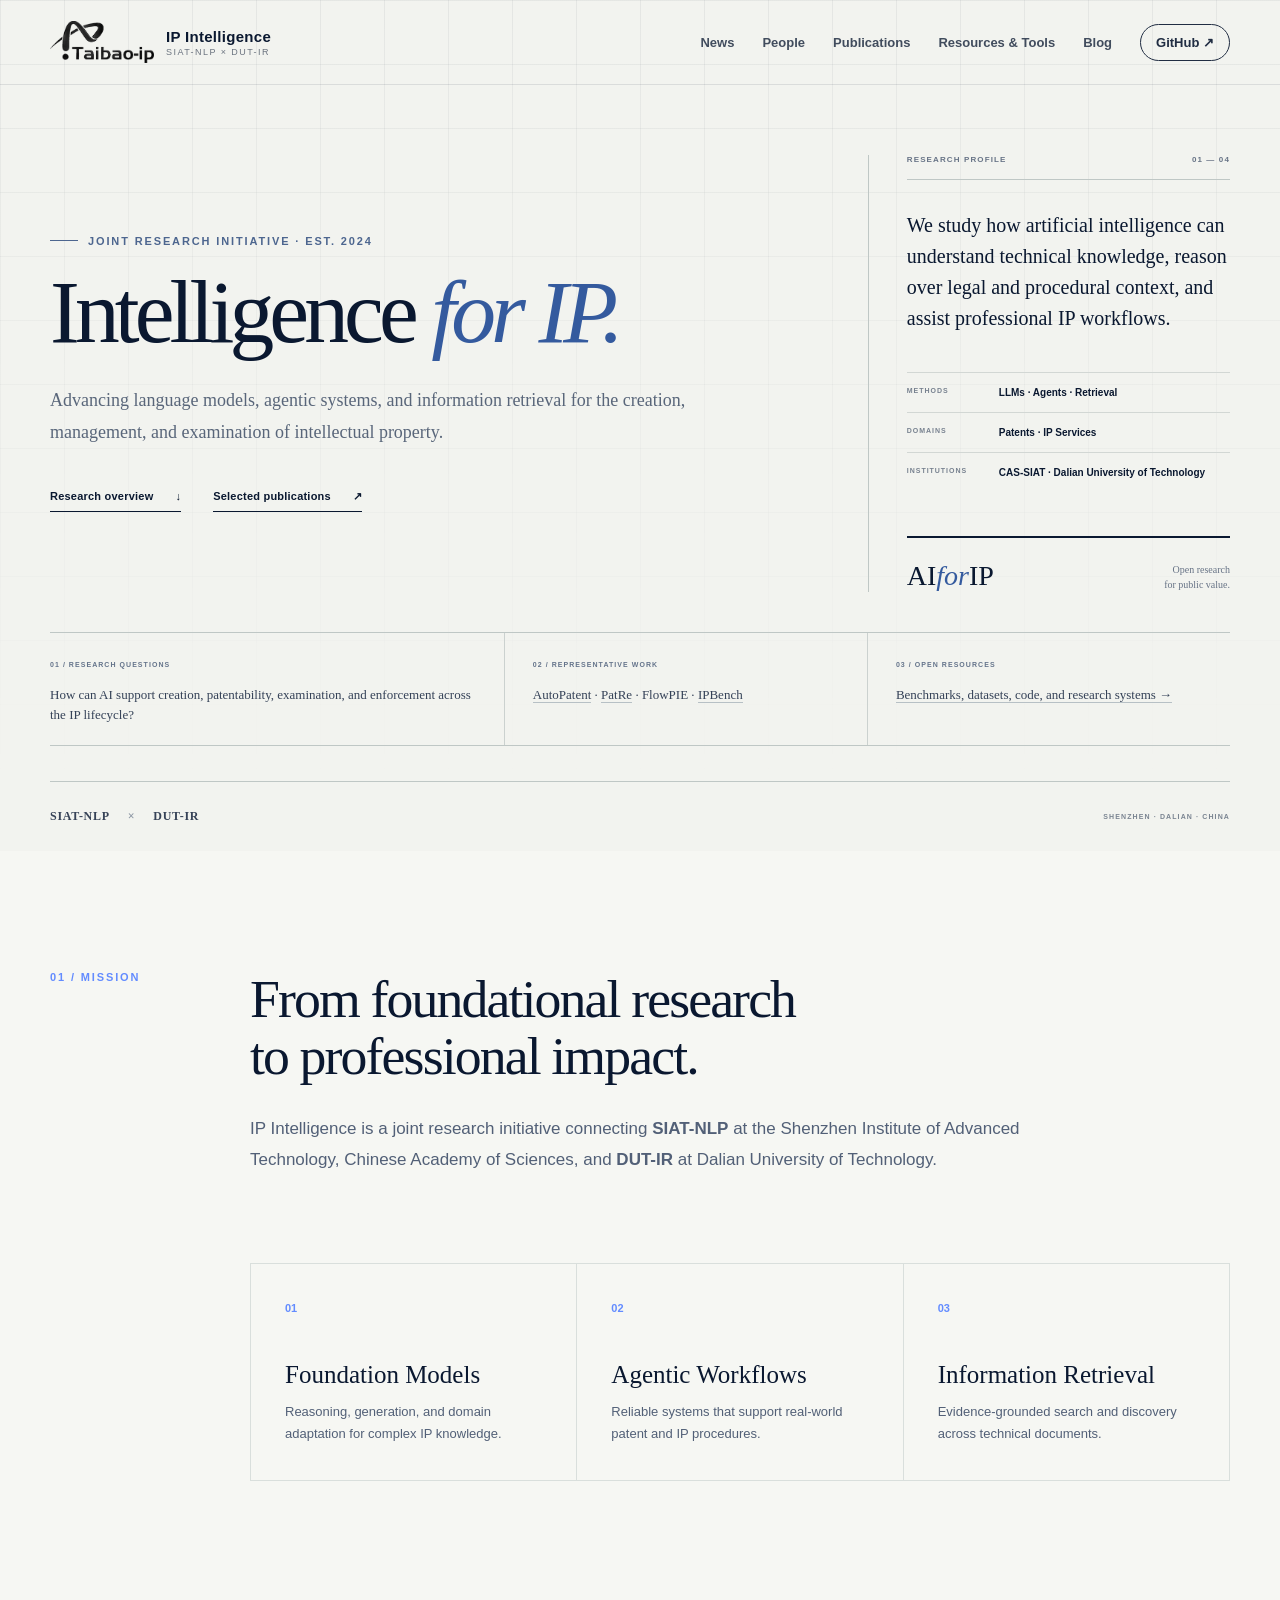
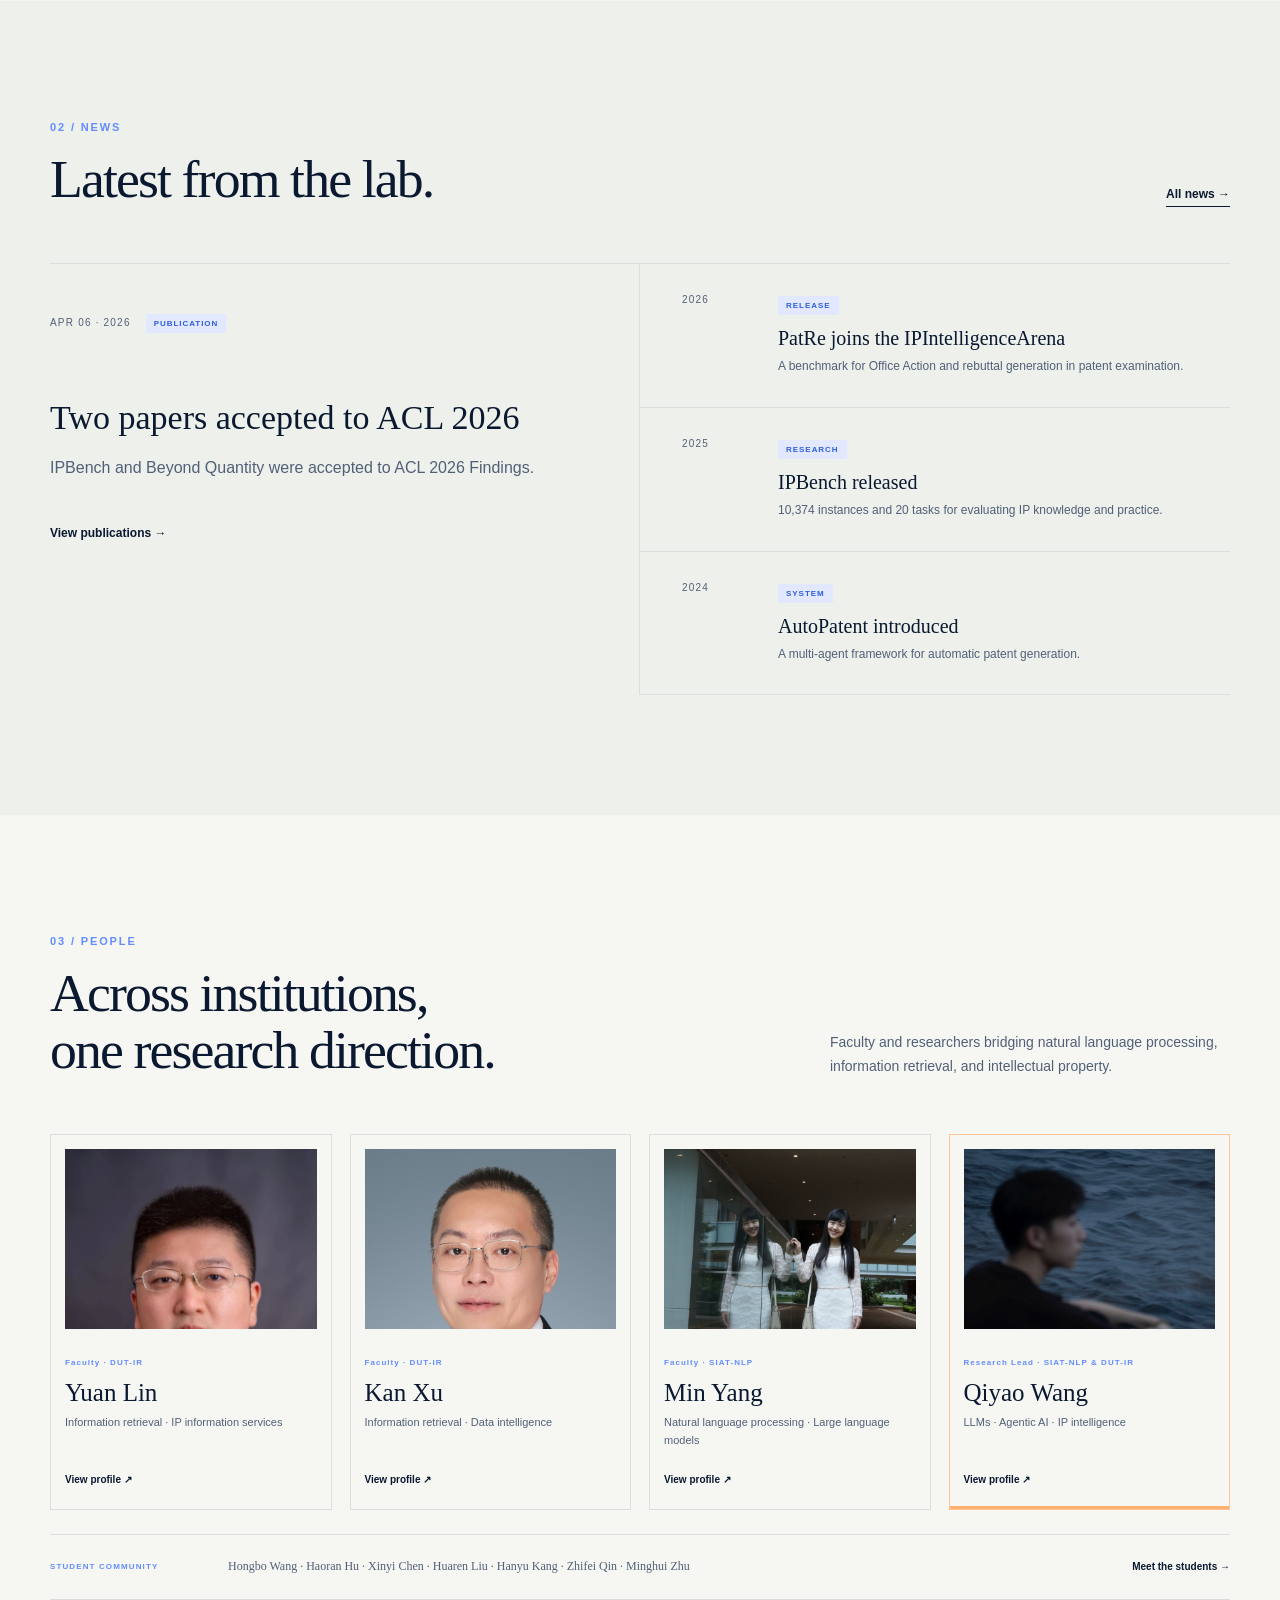
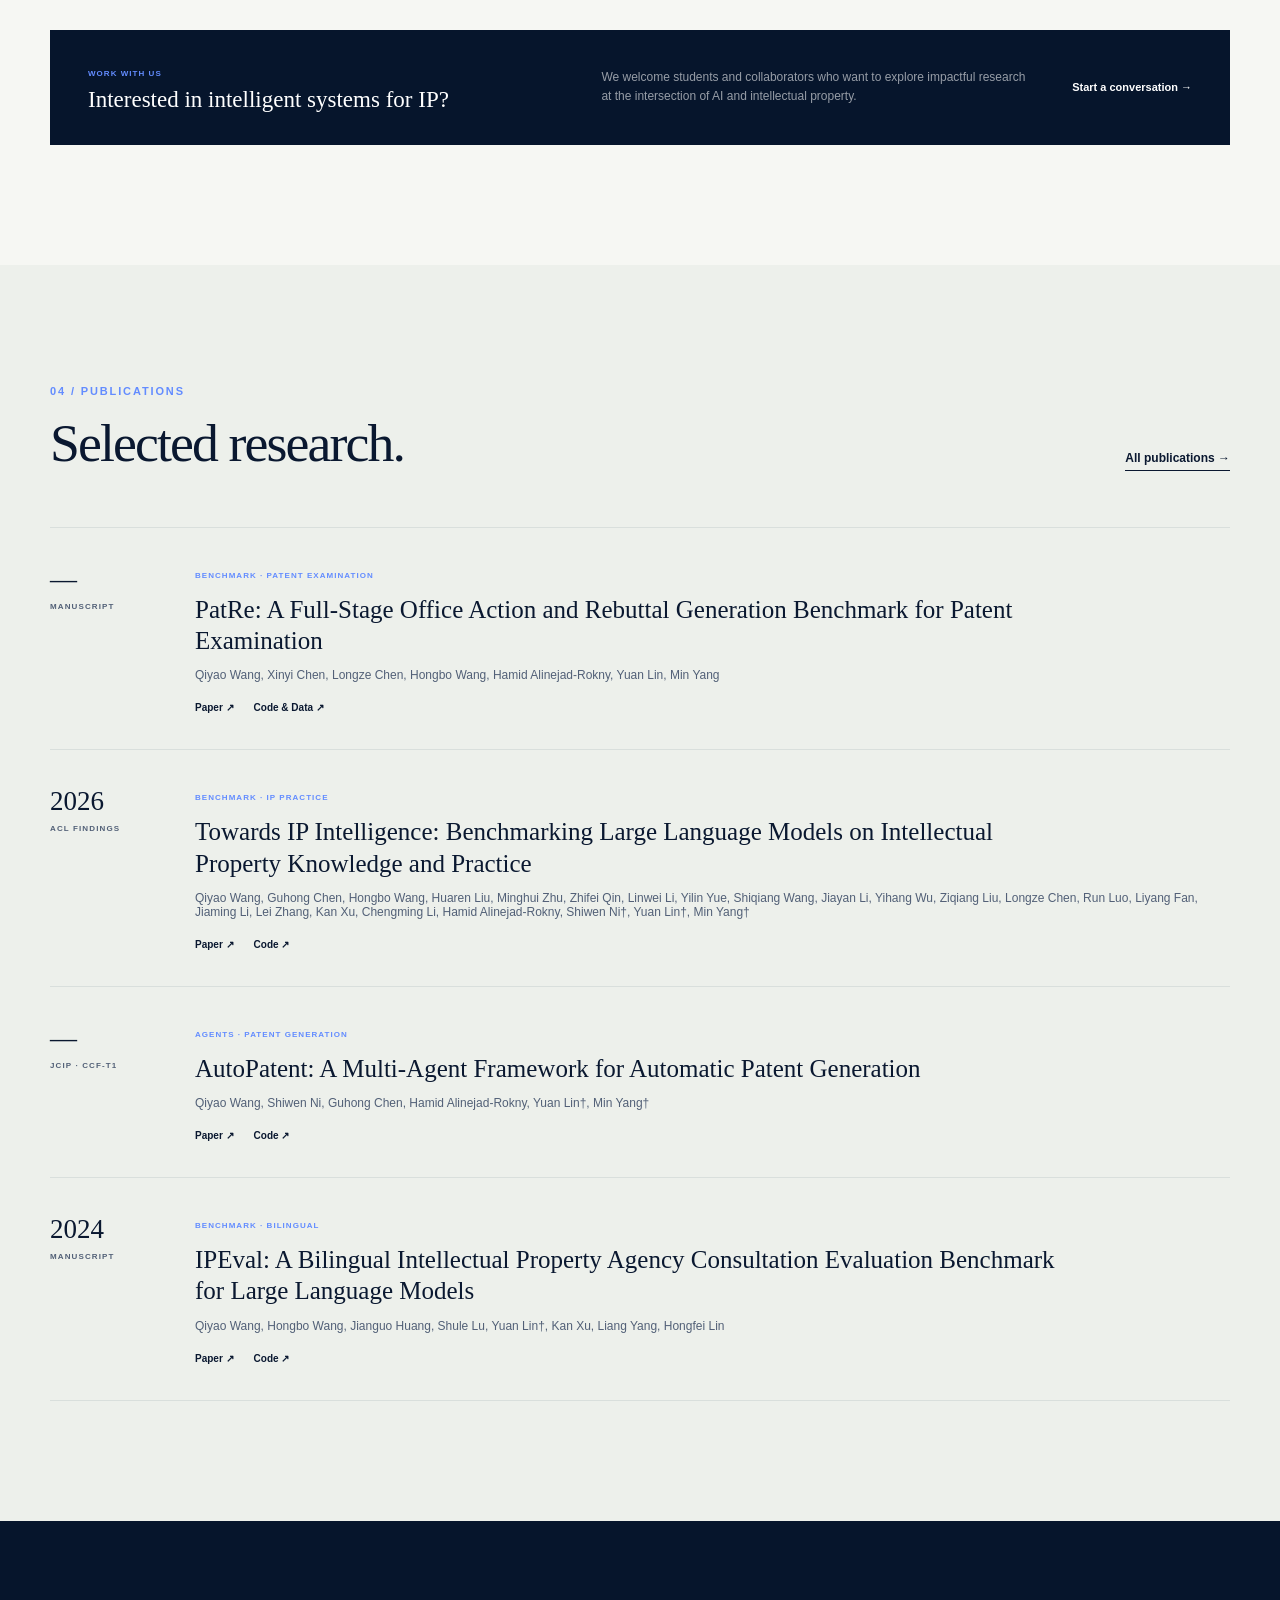
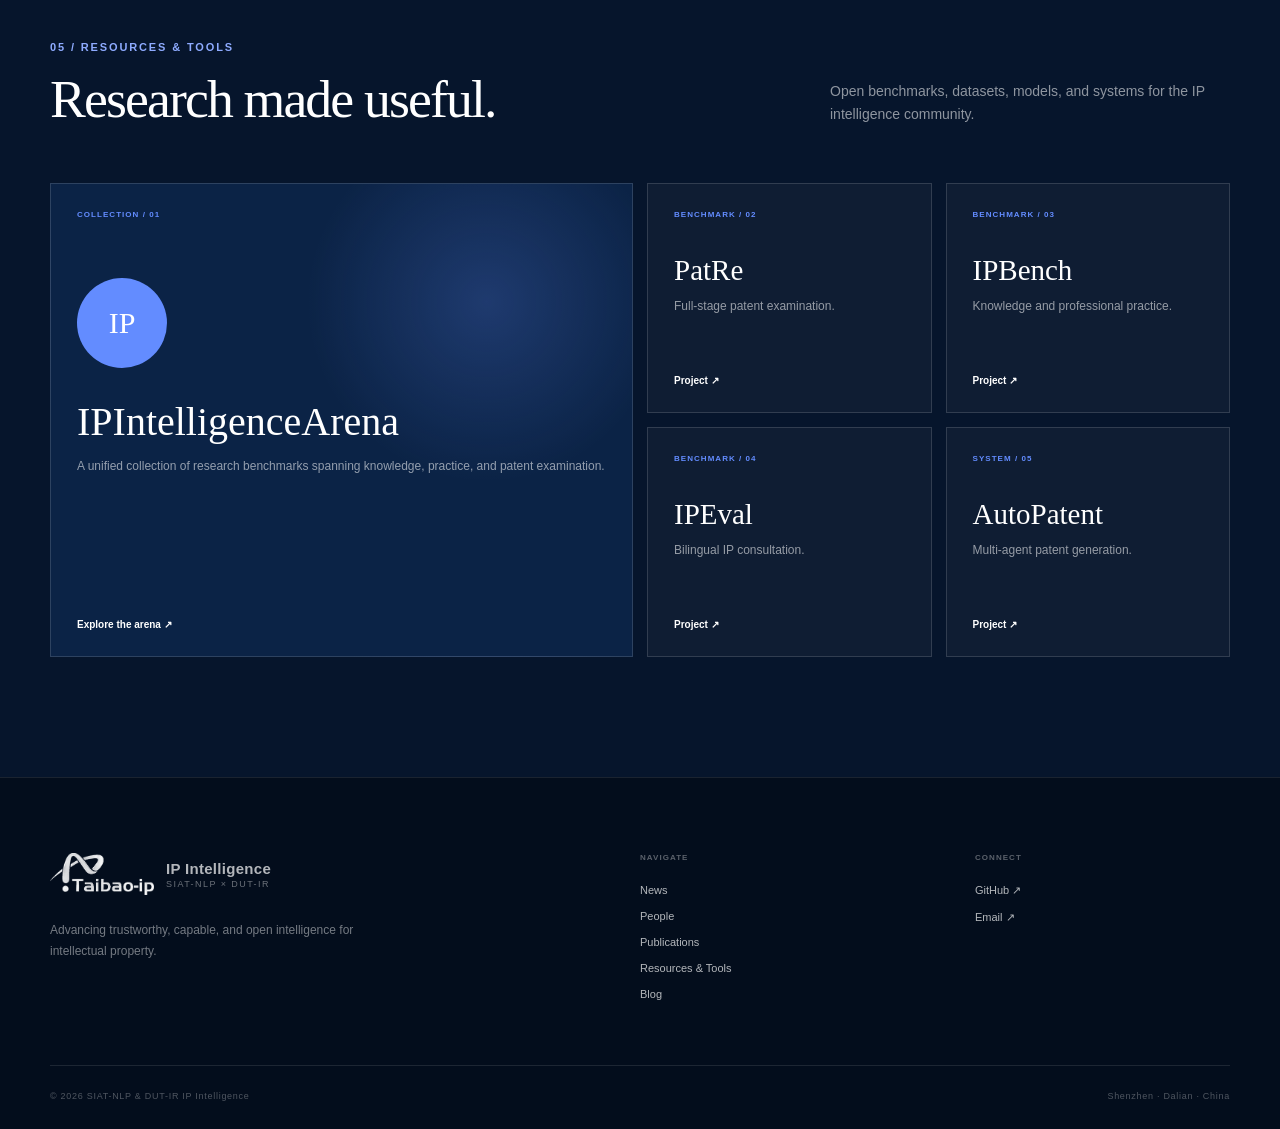
==== commit 8105fafd: "Refine student roster presentation" ====
--- a/index.html
+++ b/index.html
@@ -90,7 +90,7 @@
             <a class="person reveal" href="https://minyang.me/" target="_blank" rel="noreferrer"><div class="portrait portrait-photo portrait-min"><img src="assets/min-yang.jpg" alt="Min Yang" /></div><span class="role">Faculty · SIAT-NLP</span><h3>Min Yang</h3><p>Natural language processing · Large language models</p><i>View profile ↗</i></a>
             <a class="person person-lead reveal" href="https://wangqiyao.me/" target="_blank" rel="noreferrer"><div class="portrait portrait-photo"><img src="assets/qiyao-wang.jpg" alt="Qiyao Wang" /></div><span class="role">Research Lead · SIAT-NLP &amp; DUT-IR</span><h3>Qiyao Wang</h3><p>LLMs · Agentic AI · IP intelligence</p><i>View profile ↗</i></a>
           </div>
-          <div class="student-preview reveal"><span>STUDENT COMMUNITY</span><p>Hongbo Wang · Haoran Hu · Xinyi Chen · Huaren Liu · Hanyu Kang · Rong Cao · Xufeng Chen · Zhifei Qin · Minghui Zhu</p><a href="people.html#students">Meet the students →</a></div>
+          <div class="student-preview reveal"><span>STUDENT COMMUNITY</span><p>Hongbo Wang · Haoran Hu · Xinyi Chen · Huaren Liu · Hanyu Kang · Zhifei Qin · Minghui Zhu</p><a href="people.html#students">Meet the students →</a></div>
           <div class="join-card reveal"><div><span>WORK WITH US</span><h3>Interested in intelligent systems for IP?</h3></div><p>We welcome students and collaborators who want to explore impactful research at the intersection of AI and intellectual property.</p><a href="mailto:wangqiyao25@mails.ucas.ac.cn">Start a conversation →</a></div>
         </div>
       </section>
--- a/styles.css
+++ b/styles.css
@@ -342,14 +342,14 @@
 .student-preview p{margin:0;color:var(--muted);font:12px/1.6 var(--serif)}
 .student-preview a{font-size:10px;font-weight:700}
 .students-section{margin-top:85px}
-.student-grid{display:grid;grid-template-columns:repeat(3,1fr);border-top:1px solid var(--line);border-left:1px solid var(--line)}
-.student-grid article{min-height:150px;padding:24px;border-right:1px solid var(--line);border-bottom:1px solid var(--line);background:#fff}
-.student-grid b{color:#8ca0bd;font:500 22px var(--serif)}
-.student-grid h3{margin:30px 0 7px;font:500 20px var(--serif)}
+.student-grid{display:grid;grid-template-columns:repeat(2,1fr);column-gap:55px;border-top:1px solid var(--ink)}
+.student-grid article{min-height:92px;padding:22px 0;display:grid;grid-template-columns:50px 1fr;align-content:center;border-bottom:1px solid var(--line)}
+.student-grid b{grid-row:1/3;align-self:center;color:#8ca0bd;font:500 16px var(--serif)}
+.student-grid h3{margin:0 0 7px;font:500 20px var(--serif)}
 .student-grid p{margin:0;color:var(--muted);font-size:10px}
 .alumni-line{display:grid;grid-template-columns:100px 1fr;gap:25px;margin-top:28px;padding:24px 0;border-top:1px solid var(--line);border-bottom:1px solid var(--line)}
 .alumni-line p{margin:0;color:var(--muted);font:12px/1.7 var(--serif)}
-@media(max-width:760px){.student-preview{grid-template-columns:1fr}.student-grid{grid-template-columns:repeat(2,1fr)}.alumni-line{grid-template-columns:1fr}}
+@media(max-width:760px){.student-preview{grid-template-columns:1fr}.alumni-line{grid-template-columns:1fr}}
 @media(max-width:480px){.student-grid{grid-template-columns:1fr}}
 .research-figure{margin:42px 0 55px}
 .research-figure img{display:block;width:100%;height:auto;border:1px solid var(--line);background:#fff}
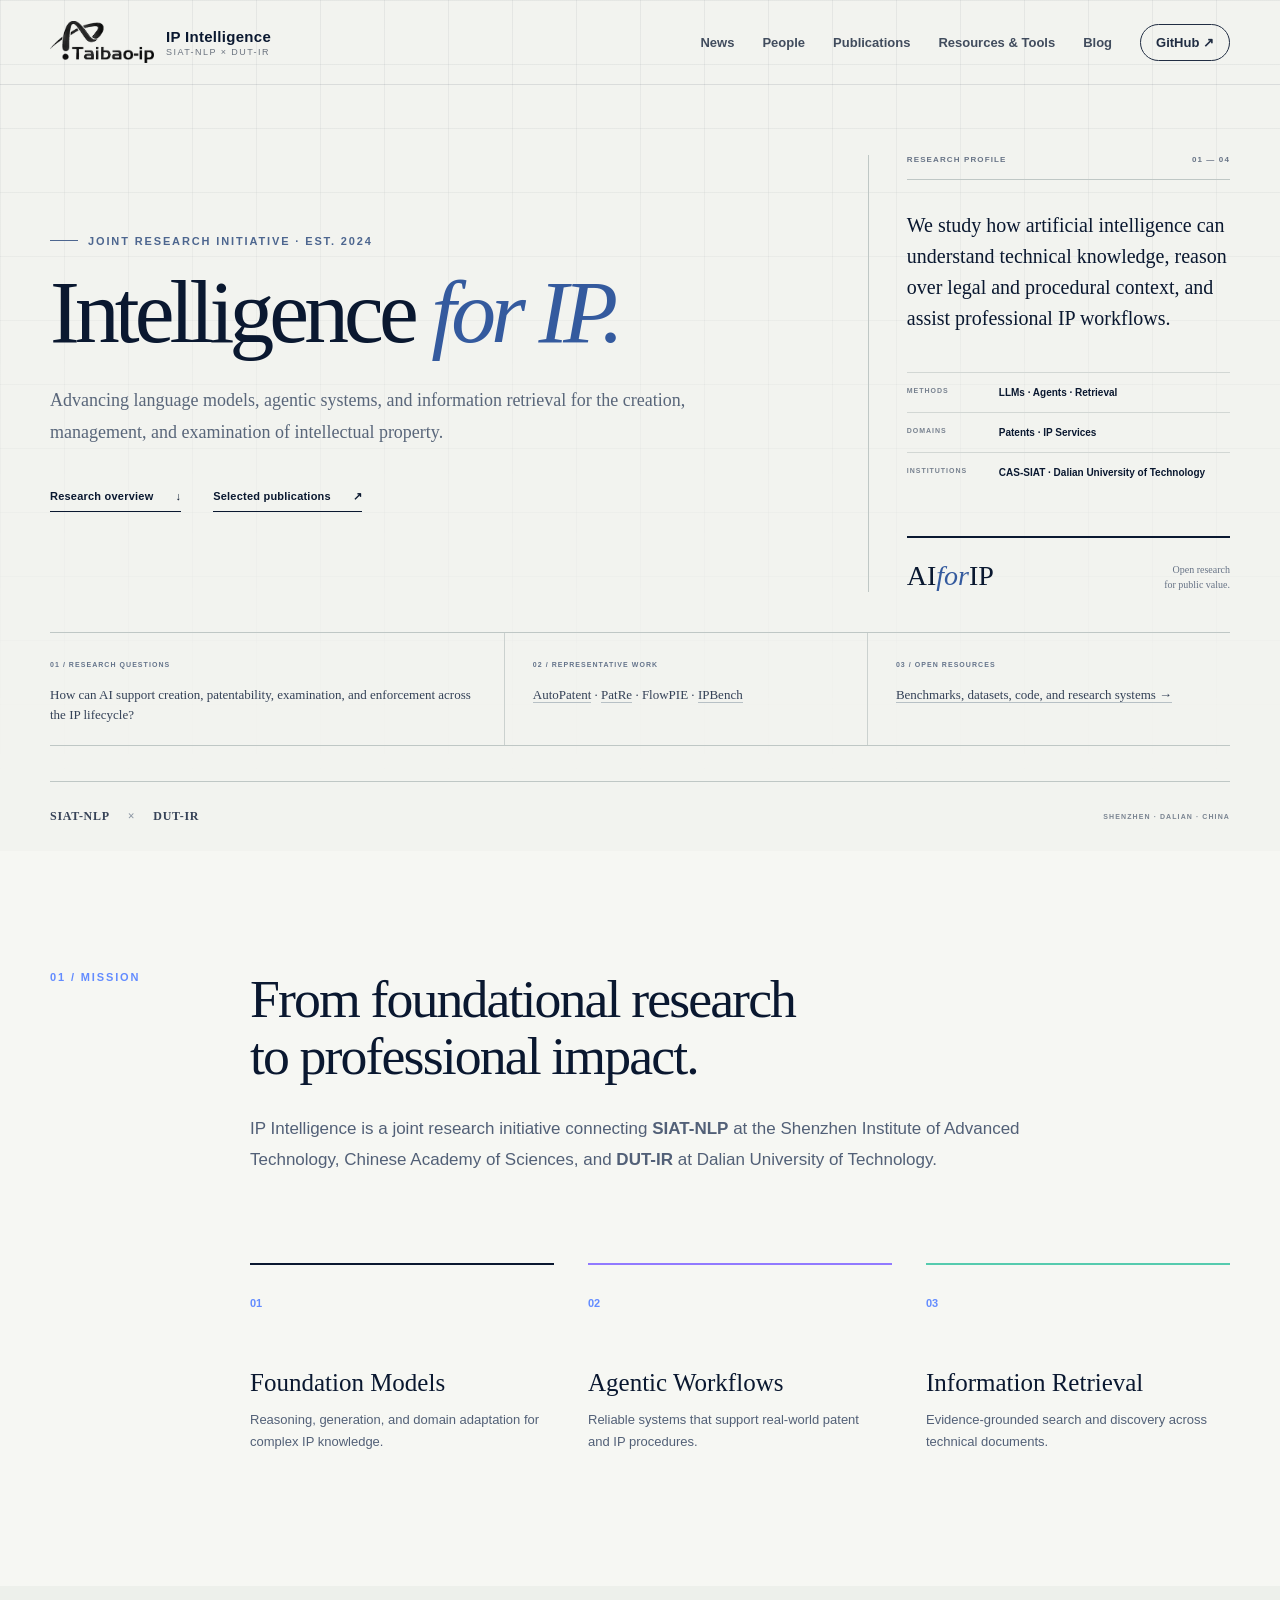
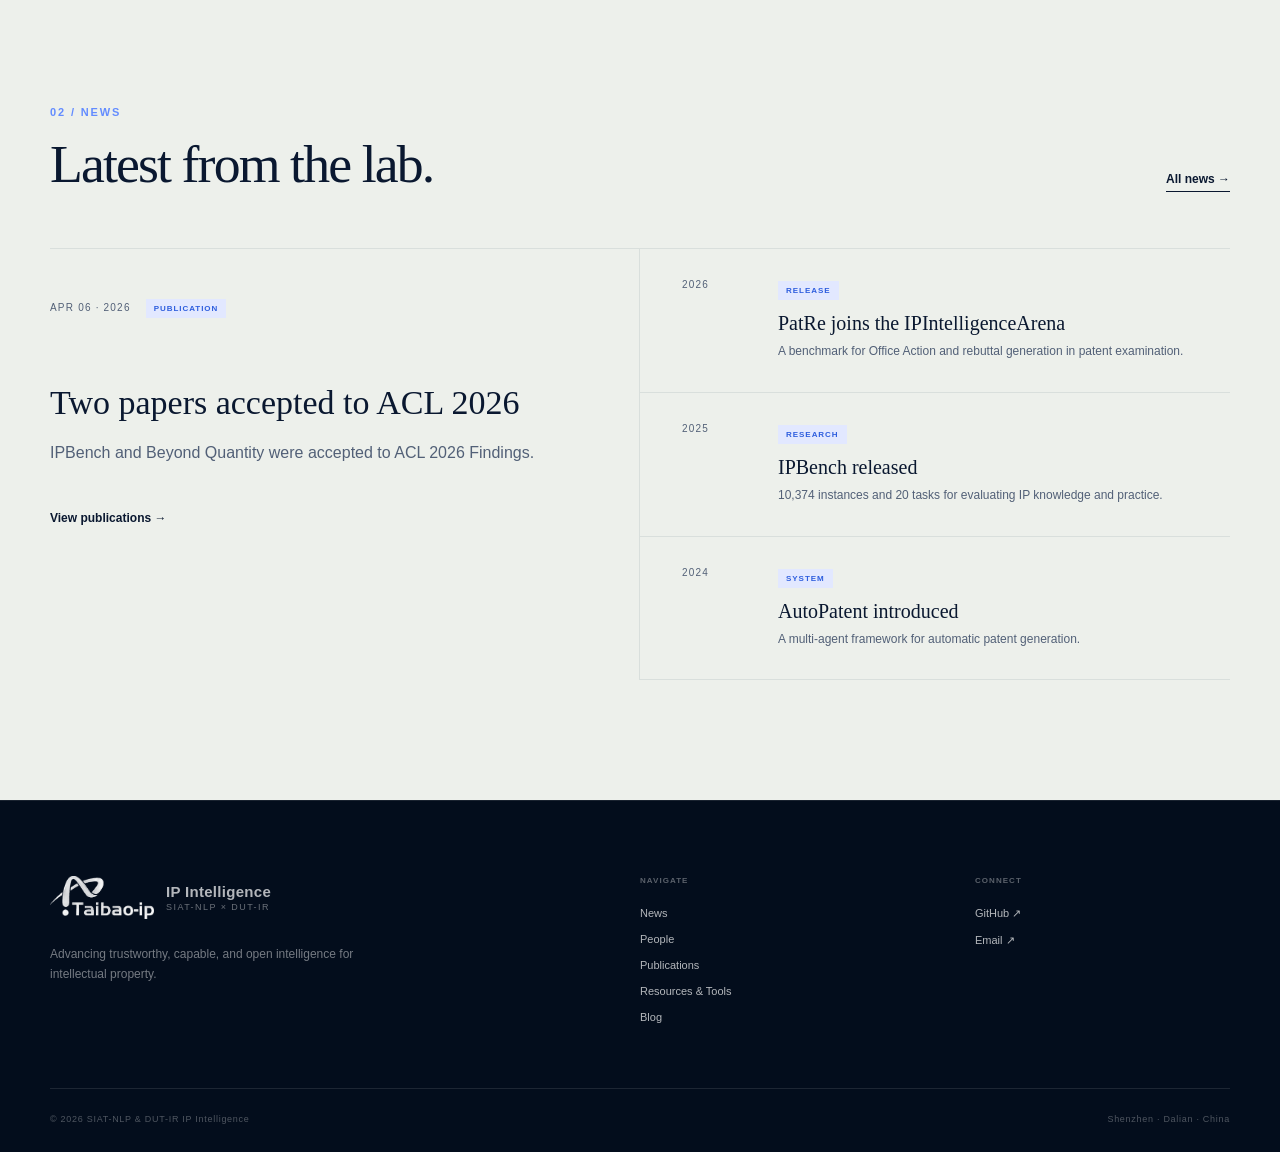
==== commit 2f9fdd5a: "Simplify homepage and redesign people directory" ====
--- a/index.html
+++ b/index.html
@@ -81,44 +81,6 @@
         </div>
       </section>
 
-      <section class="people section-pad" id="people">
-        <div class="container">
-          <div class="section-head reveal"><div><p class="section-kicker">03 / People</p><h2>Across institutions,<br />one research direction.</h2></div><p>Faculty and researchers bridging natural language processing, information retrieval, and intellectual property.</p></div>
-          <div class="people-grid lead-first">
-            <a class="person reveal" href="http://faculty.dlut.edu.cn/linyuan/zh_CN/index.htm" target="_blank" rel="noreferrer"><div class="portrait portrait-photo"><img src="assets/yuan-lin.jpg" alt="Yuan Lin" /></div><span class="role">Faculty · DUT-IR</span><h3>Yuan Lin</h3><p>Information retrieval · IP information services</p><i>View profile ↗</i></a>
-            <a class="person reveal" href="http://faculty.dlut.edu.cn/2004012069/en/index.htm" target="_blank" rel="noreferrer"><div class="portrait portrait-photo"><img src="assets/kan-xu.jpg" alt="Kan Xu" /></div><span class="role">Faculty · DUT-IR</span><h3>Kan Xu</h3><p>Information retrieval · Data intelligence</p><i>View profile ↗</i></a>
-            <a class="person reveal" href="https://minyang.me/" target="_blank" rel="noreferrer"><div class="portrait portrait-photo portrait-min"><img src="assets/min-yang.jpg" alt="Min Yang" /></div><span class="role">Faculty · SIAT-NLP</span><h3>Min Yang</h3><p>Natural language processing · Large language models</p><i>View profile ↗</i></a>
-            <a class="person person-lead reveal" href="https://wangqiyao.me/" target="_blank" rel="noreferrer"><div class="portrait portrait-photo"><img src="assets/qiyao-wang.jpg" alt="Qiyao Wang" /></div><span class="role">Research Lead · SIAT-NLP &amp; DUT-IR</span><h3>Qiyao Wang</h3><p>LLMs · Agentic AI · IP intelligence</p><i>View profile ↗</i></a>
-          </div>
-          <div class="student-preview reveal"><span>STUDENT COMMUNITY</span><p>Hongbo Wang · Haoran Hu · Xinyi Chen · Huaren Liu · Hanyu Kang · Zhifei Qin · Minghui Zhu</p><a href="people.html#students">Meet the students →</a></div>
-          <div class="join-card reveal"><div><span>WORK WITH US</span><h3>Interested in intelligent systems for IP?</h3></div><p>We welcome students and collaborators who want to explore impactful research at the intersection of AI and intellectual property.</p><a href="mailto:wangqiyao25@mails.ucas.ac.cn">Start a conversation →</a></div>
-        </div>
-      </section>
-
-      <section class="publications section-pad" id="publications">
-        <div class="container">
-          <div class="section-head reveal"><div><p class="section-kicker">04 / Publications</p><h2>Selected research.</h2></div><a href="publications.html">All publications →</a></div>
-          <div class="pub-list">
-            <article class="publication reveal"><div class="pub-year">—<small>MANUSCRIPT</small></div><div><span>BENCHMARK · PATENT EXAMINATION</span><h3>PatRe: A Full-Stage Office Action and Rebuttal Generation Benchmark for Patent Examination</h3><p>Qiyao Wang, Xinyi Chen, Longze Chen, Hongbo Wang, Hamid Alinejad-Rokny, Yuan Lin, Min Yang</p><nav><a href="https://arxiv.org/abs/2605.03571">Paper ↗</a><a href="https://github.com/AIforIP/PatRe">Code &amp; Data ↗</a></nav></div></article>
-            <article class="publication reveal"><div class="pub-year">2026<small>ACL FINDINGS</small></div><div><span>BENCHMARK · IP PRACTICE</span><h3>Towards IP Intelligence: Benchmarking Large Language Models on Intellectual Property Knowledge and Practice</h3><p>Qiyao Wang, Guhong Chen, Hongbo Wang, Huaren Liu, Minghui Zhu, Zhifei Qin, Linwei Li, Yilin Yue, Shiqiang Wang, Jiayan Li, Yihang Wu, Ziqiang Liu, Longze Chen, Run Luo, Liyang Fan, Jiaming Li, Lei Zhang, Kan Xu, Chengming Li, Hamid Alinejad-Rokny, Shiwen Ni†, Yuan Lin†, Min Yang†</p><nav><a href="https://arxiv.org/abs/2504.15524">Paper ↗</a><a href="https://github.com/IPBench/IPBench">Code ↗</a></nav></div></article>
-            <article class="publication reveal"><div class="pub-year">—<small>JCIP · CCF-T1</small></div><div><span>AGENTS · PATENT GENERATION</span><h3>AutoPatent: A Multi-Agent Framework for Automatic Patent Generation</h3><p>Qiyao Wang, Shiwen Ni, Guhong Chen, Hamid Alinejad-Rokny, Yuan Lin†, Min Yang†</p><nav><a href="https://arxiv.org/abs/2412.09796">Paper ↗</a><a href="https://github.com/QiYao-Wang/AutoPatent">Code ↗</a></nav></div></article>
-            <article class="publication reveal"><div class="pub-year">2024<small>MANUSCRIPT</small></div><div><span>BENCHMARK · BILINGUAL</span><h3>IPEval: A Bilingual Intellectual Property Agency Consultation Evaluation Benchmark for Large Language Models</h3><p>Qiyao Wang, Hongbo Wang, Jianguo Huang, Shule Lu, Yuan Lin†, Kan Xu, Liang Yang, Hongfei Lin</p><nav><a href="https://arxiv.org/abs/2406.12386">Paper ↗</a><a href="https://github.com/QiYao-Wang/IPEval">Code ↗</a></nav></div></article>
-          </div>
-        </div>
-      </section>
-
-      <section class="resources section-pad" id="resources">
-        <div class="container">
-          <div class="section-head reveal"><div><p class="section-kicker">05 / Resources &amp; Tools</p><h2>Research made useful.</h2></div><p>Open benchmarks, datasets, models, and systems for the IP intelligence community.</p></div>
-          <div class="resource-grid">
-            <a class="resource-card featured reveal" href="https://iparena.wangqiyao.me/" target="_blank" rel="noreferrer"><span>COLLECTION / 01</span><div><b>IP</b><h3>IPIntelligenceArena</h3><p>A unified collection of research benchmarks spanning knowledge, practice, and patent examination.</p></div><i>Explore the arena ↗</i></a>
-            <a class="resource-card reveal" href="https://patre.wangqiyao.me/" target="_blank" rel="noreferrer"><span>BENCHMARK / 02</span><h3>PatRe</h3><p>Full-stage patent examination.</p><i>Project ↗</i></a>
-            <a class="resource-card reveal" href="https://ipbench.wangqiyao.me/" target="_blank" rel="noreferrer"><span>BENCHMARK / 03</span><h3>IPBench</h3><p>Knowledge and professional practice.</p><i>Project ↗</i></a>
-            <a class="resource-card reveal" href="https://ipeval.wangqiyao.me/" target="_blank" rel="noreferrer"><span>BENCHMARK / 04</span><h3>IPEval</h3><p>Bilingual IP consultation.</p><i>Project ↗</i></a>
-            <a class="resource-card reveal" href="https://autopatent.wangqiyao.me/" target="_blank" rel="noreferrer"><span>SYSTEM / 05</span><h3>AutoPatent</h3><p>Multi-agent patent generation.</p><i>Project ↗</i></a>
-          </div>
-        </div>
-      </section>
     </main>
 
     <footer><div class="container footer-grid"><div><a class="brand footer-brand" href="index.html"><img class="lab-logo" src="assets/taibao-ip-logo.png" alt="Taibao-IP" /><span class="brand-text"><strong>IP Intelligence</strong><small>SIAT-NLP × DUT-IR</small></span></a><p>Advancing trustworthy, capable, and open intelligence for intellectual property.</p></div><div><span>NAVIGATE</span><a href="news.html">News</a><a href="people.html">People</a><a href="publications.html">Publications</a><a href="resources.html">Resources &amp; Tools</a><a href="blog.html">Blog</a></div><div><span>CONNECT</span><a href="https://github.com/AIforIP">GitHub ↗</a><a href="mailto:wangqiyao25@mails.ucas.ac.cn">Email ↗</a></div></div><div class="container copyright"><span>© <span id="year"></span> SIAT-NLP &amp; DUT-IR IP Intelligence</span><span>Shenzhen · Dalian · China</span></div></footer>
--- a/styles.css
+++ b/styles.css
@@ -351,9 +351,75 @@
 .alumni-line p{margin:0;color:var(--muted);font:12px/1.7 var(--serif)}
 @media(max-width:760px){.student-preview{grid-template-columns:1fr}.alumni-line{grid-template-columns:1fr}}
 @media(max-width:480px){.student-grid{grid-template-columns:1fr}}
-.research-figure{margin:42px 0 55px}
-.research-figure img{display:block;width:100%;height:auto;border:1px solid var(--line);background:#fff}
-.research-figure figcaption{margin-top:12px;color:var(--muted);font:11px/1.55 var(--sans)}
+.research-figure{margin-top:44px;margin-bottom:62px}
+.research-figure>a{display:block;padding:12px;background:#fff;border:1px solid #d5dbd8;box-shadow:0 12px 35px rgba(10,24,48,.06);transition:border-color .2s,box-shadow .2s}
+.research-figure>a:hover{border-color:#9baac0;box-shadow:0 16px 42px rgba(10,24,48,.1)}
+.research-figure img{display:block;width:100%;height:auto;background:#fff}
+.research-figure figcaption{max-width:760px;margin:14px auto 0;color:var(--muted);font:11px/1.6 var(--sans)}
 .research-figure figcaption b{color:var(--ink)}
-.figure-wide{width:min(1100px,calc(100vw - 48px));margin-left:50%;transform:translateX(-50%)}
-@media(max-width:620px){.figure-wide{width:100%;margin-left:0;transform:none}.research-figure{margin:34px 0 42px}.research-figure figcaption{font-size:10px}}
+.research-figure figcaption span{float:right;color:#8792a1;font-size:9px;letter-spacing:.03em}
+.figure-ipbench,.figure-patre,.figure-autopatent,.figure-flowpie,.figure-task{margin-left:50%;transform:translateX(-50%)}
+.figure-ipbench{width:min(1040px,calc(100vw - 56px))}
+.figure-patre{width:min(1080px,calc(100vw - 56px))}
+.figure-autopatent{width:min(1120px,calc(100vw - 56px));margin-top:48px}
+.figure-flowpie{width:min(1160px,calc(100vw - 40px));margin-top:40px}
+.figure-task{width:min(880px,calc(100vw - 80px));margin-top:36px;margin-bottom:50px}
+@media(max-width:800px){.research-figure>a{padding:8px}.figure-ipbench,.figure-patre,.figure-autopatent,.figure-flowpie,.figure-task{width:calc(100vw - 32px)}.research-figure figcaption{padding:0 4px}}
+@media(max-width:620px){.research-figure{margin-top:32px;margin-bottom:44px}.research-figure figcaption{font-size:10px}.research-figure figcaption span{display:none}}
+
+/* Editorial rhythm: use rules and typography instead of repeated cards */
+.research-pillars{gap:34px;background:transparent;border:0}
+.research-pillars article{position:relative;padding:28px 8px 12px 0;border-top:2px solid var(--ink);background:transparent}
+.research-pillars article:nth-child(2){border-top-color:var(--violet)}
+.research-pillars article:nth-child(3){border-top-color:var(--green)}
+.research-pillars h3{margin-top:58px}
+.person{padding:0 0 24px;border:0}
+.person:hover{box-shadow:none;transform:translateY(-4px)}
+.person .portrait{transition:filter .25s,transform .25s}
+.person:hover .portrait{filter:contrast(1.03);transform:scale(.985)}
+.person-lead{border:0;box-shadow:none}
+.person-lead:before{content:"RESEARCH LEAD";display:block;margin-bottom:10px;color:#9a613c;font-size:7px;font-weight:750;letter-spacing:.14em}
+.people-grid{gap:26px}
+.faculty{display:grid;grid-template-columns:145px 1fr;align-items:center;gap:24px;padding:22px 0;border:0;border-top:1px solid var(--line);background:transparent}
+.faculty:last-child{border-bottom:1px solid var(--line)}
+.faculty .portrait{height:145px;margin:0}
+.faculty>div:last-child{padding:0}
+.faculty p{min-height:auto}
+.resources .resource-grid{display:grid;grid-template-columns:1.45fr 1fr 1fr;gap:0;border-top:1px solid rgba(255,255,255,.28)}
+.resources .resource-card{min-height:210px;padding:28px 28px 25px 0;border:0;border-bottom:1px solid rgba(255,255,255,.16);background:transparent}
+.resources .resource-card:hover{border-color:rgba(255,255,255,.16);transform:translateY(-3px)}
+.resources .resource-card:not(.featured){padding-left:28px;border-left:1px solid rgba(255,255,255,.16)}
+.resources .resource-card.featured{grid-column:auto;grid-row:span 2;min-height:420px;padding-right:45px;background:radial-gradient(circle at 30% 42%,rgba(99,140,255,.13),transparent 32%)}
+.resources .resource-card.featured b{width:72px;height:72px;background:transparent;border:1px solid rgba(255,255,255,.28)}
+.resources .resource-card h3{font-size:25px}
+.resources .resource-card.featured h3{font-size:38px}
+.catalog{display:block;background:transparent;border:0;border-top:2px solid var(--ink)}
+.catalog>article{min-height:0;padding:34px 0;display:grid;grid-template-columns:145px minmax(230px,.7fr) 1fr 180px;align-items:center;gap:30px;border-bottom:1px solid var(--line);background:transparent}
+.catalog>article>span{align-self:start;padding-top:10px}
+.catalog h2{margin:0;font-size:31px}
+.catalog p{margin:0}
+.catalog dl{margin:0;gap:25px}
+.catalog nav{justify-self:end;margin:0}
+.arena-banner{border-radius:0}
+.research-figure>a{padding:0;border:0;box-shadow:none;background:transparent}
+.research-figure>a:hover{border-color:transparent;box-shadow:none}
+@media(max-width:1000px){.catalog>article{grid-template-columns:110px 1fr 1fr}.catalog nav{grid-column:2/4;justify-self:start}.catalog dl{display:none}}
+@media(max-width:900px){.resources .resource-grid{grid-template-columns:1fr 1fr}.resources .resource-card.featured{grid-column:1/-1;grid-row:auto;min-height:360px}.resources .resource-card:not(.featured){border-left:0}.resources .resource-card:nth-child(even){padding-left:25px;border-left:1px solid rgba(255,255,255,.16)}}
+@media(max-width:700px){.faculty{grid-template-columns:110px 1fr}.faculty .portrait{height:120px}.catalog>article{grid-template-columns:1fr;gap:14px}.catalog>article>span{padding-top:0}.catalog nav{grid-column:1}.resources .resource-grid{grid-template-columns:1fr}.resources .resource-card,.resources .resource-card:not(.featured),.resources .resource-card:nth-child(even){padding:25px 0;border-left:0}.resources .resource-card.featured{min-height:330px}}
+
+/* People page: a calm academic directory, not a card grid */
+.people-page .faculty-grid{display:block;border-top:2px solid var(--ink)}
+.people-page .faculty{grid-template-columns:150px 1fr;gap:32px;min-height:190px;padding:20px 0;border-top:0;border-bottom:1px solid var(--line)}
+.people-page .faculty .portrait{grid-row:1;height:150px;width:130px}
+.people-page .faculty>div:last-child{display:grid;grid-template-columns:110px 185px 1fr 70px;align-items:center;gap:25px}
+.people-page .faculty span{align-self:center}
+.people-page .faculty h3{align-self:center;margin:0;font-size:31px}
+.people-page .faculty p{align-self:center;margin:0;max-width:380px;font:13px/1.7 var(--serif)}
+.people-page .faculty i{align-self:center;justify-self:end}
+.people-page .lead-profile{grid-template-columns:190px 1fr;gap:45px;padding:28px 0;border:0;border-top:2px solid var(--ink);border-bottom:1px solid var(--line);background:transparent}
+.people-page .lead-profile .portrait{width:170px;height:210px}
+.people-page .lead-profile h2{font-size:36px}
+.people-page .lead-profile p{font-size:14px}
+@media(max-width:800px){.people-page .faculty{grid-template-columns:110px 1fr;gap:22px}.people-page .faculty .portrait{grid-row:1/5;width:100px;height:125px}.people-page .faculty>div:last-child{display:block}.people-page .faculty h3{margin:8px 0}.people-page .faculty i{display:inline-block;margin-top:12px}.people-page .lead-profile{grid-template-columns:150px 1fr}.people-page .lead-profile .portrait{width:140px;height:175px}}
+@media(max-width:560px){.people-page .faculty{grid-template-columns:85px 1fr}.people-page .faculty .portrait{width:75px;height:105px}.people-page .lead-profile{grid-template-columns:1fr}.people-page .lead-profile .portrait{width:145px;height:180px}}
+@media(max-width:800px){.people-page .faculty .portrait{grid-row:auto}.people-page .faculty>div:last-child{display:block}}
